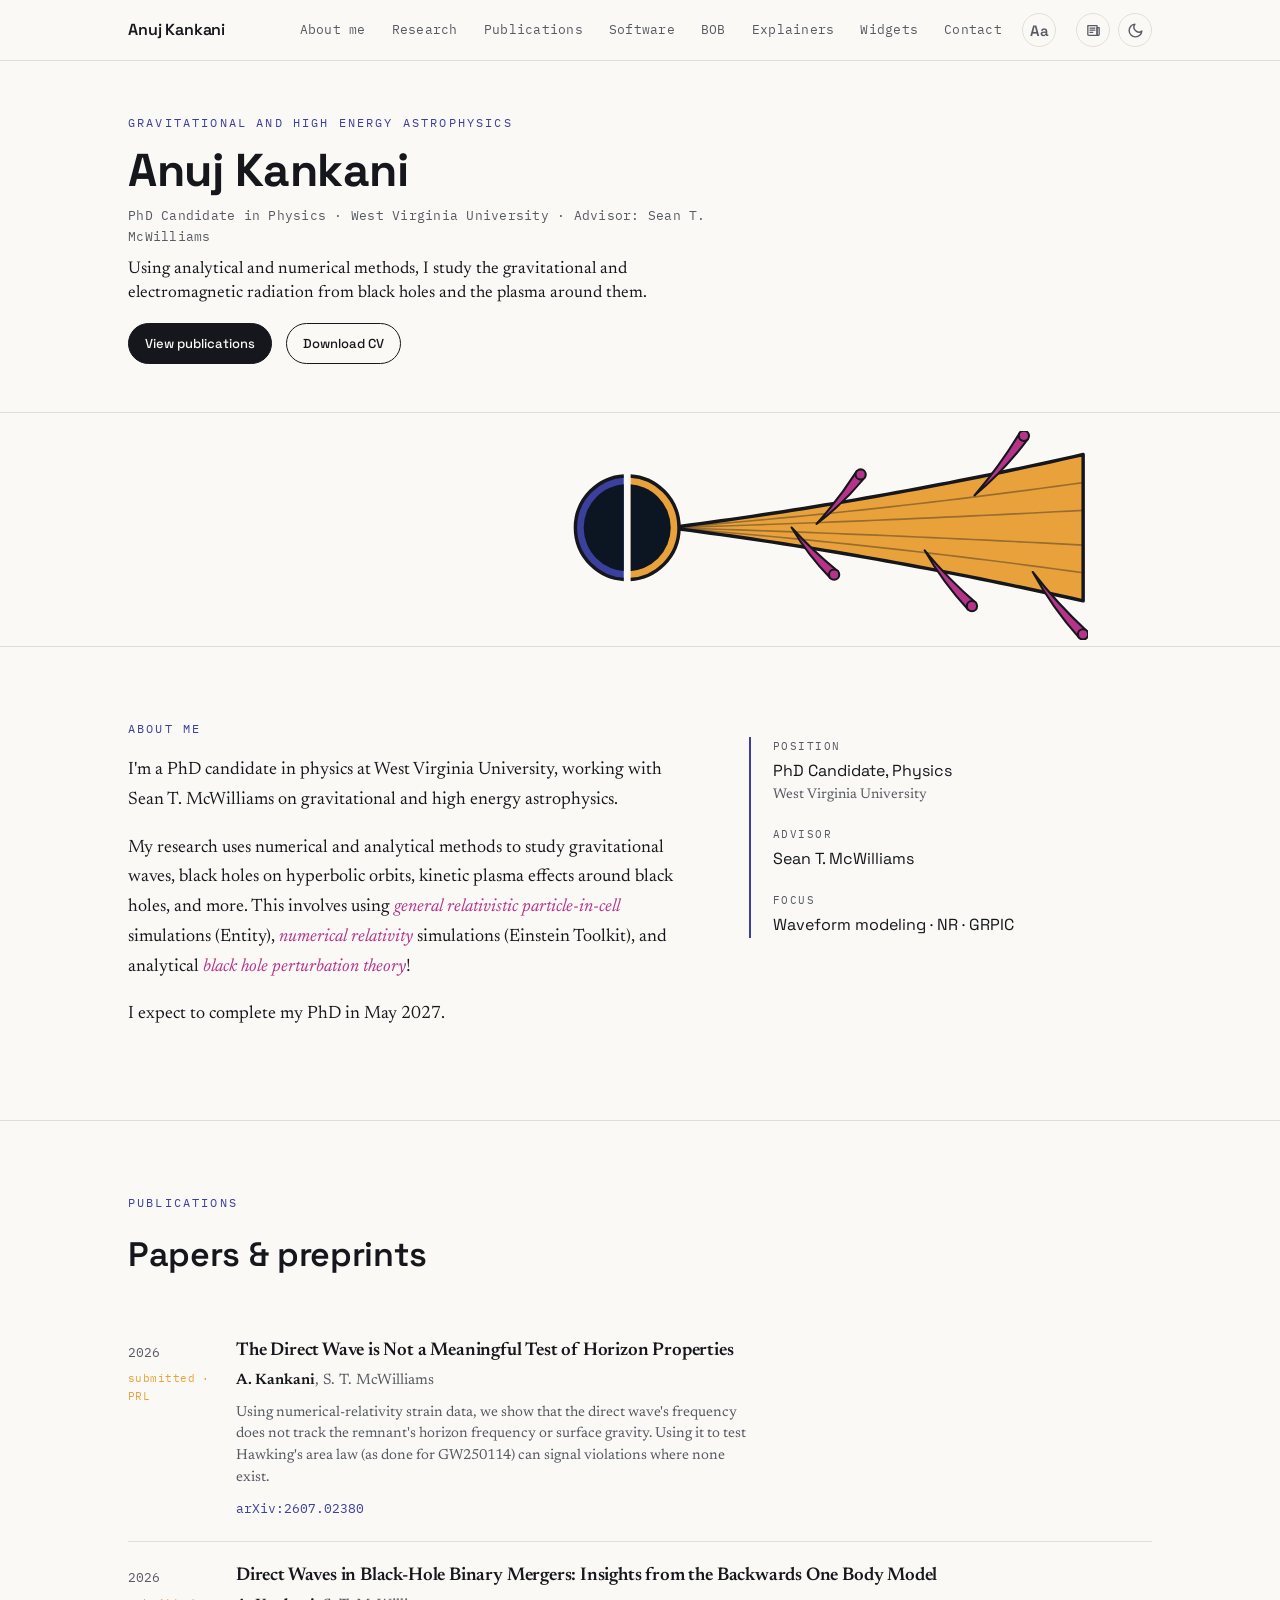
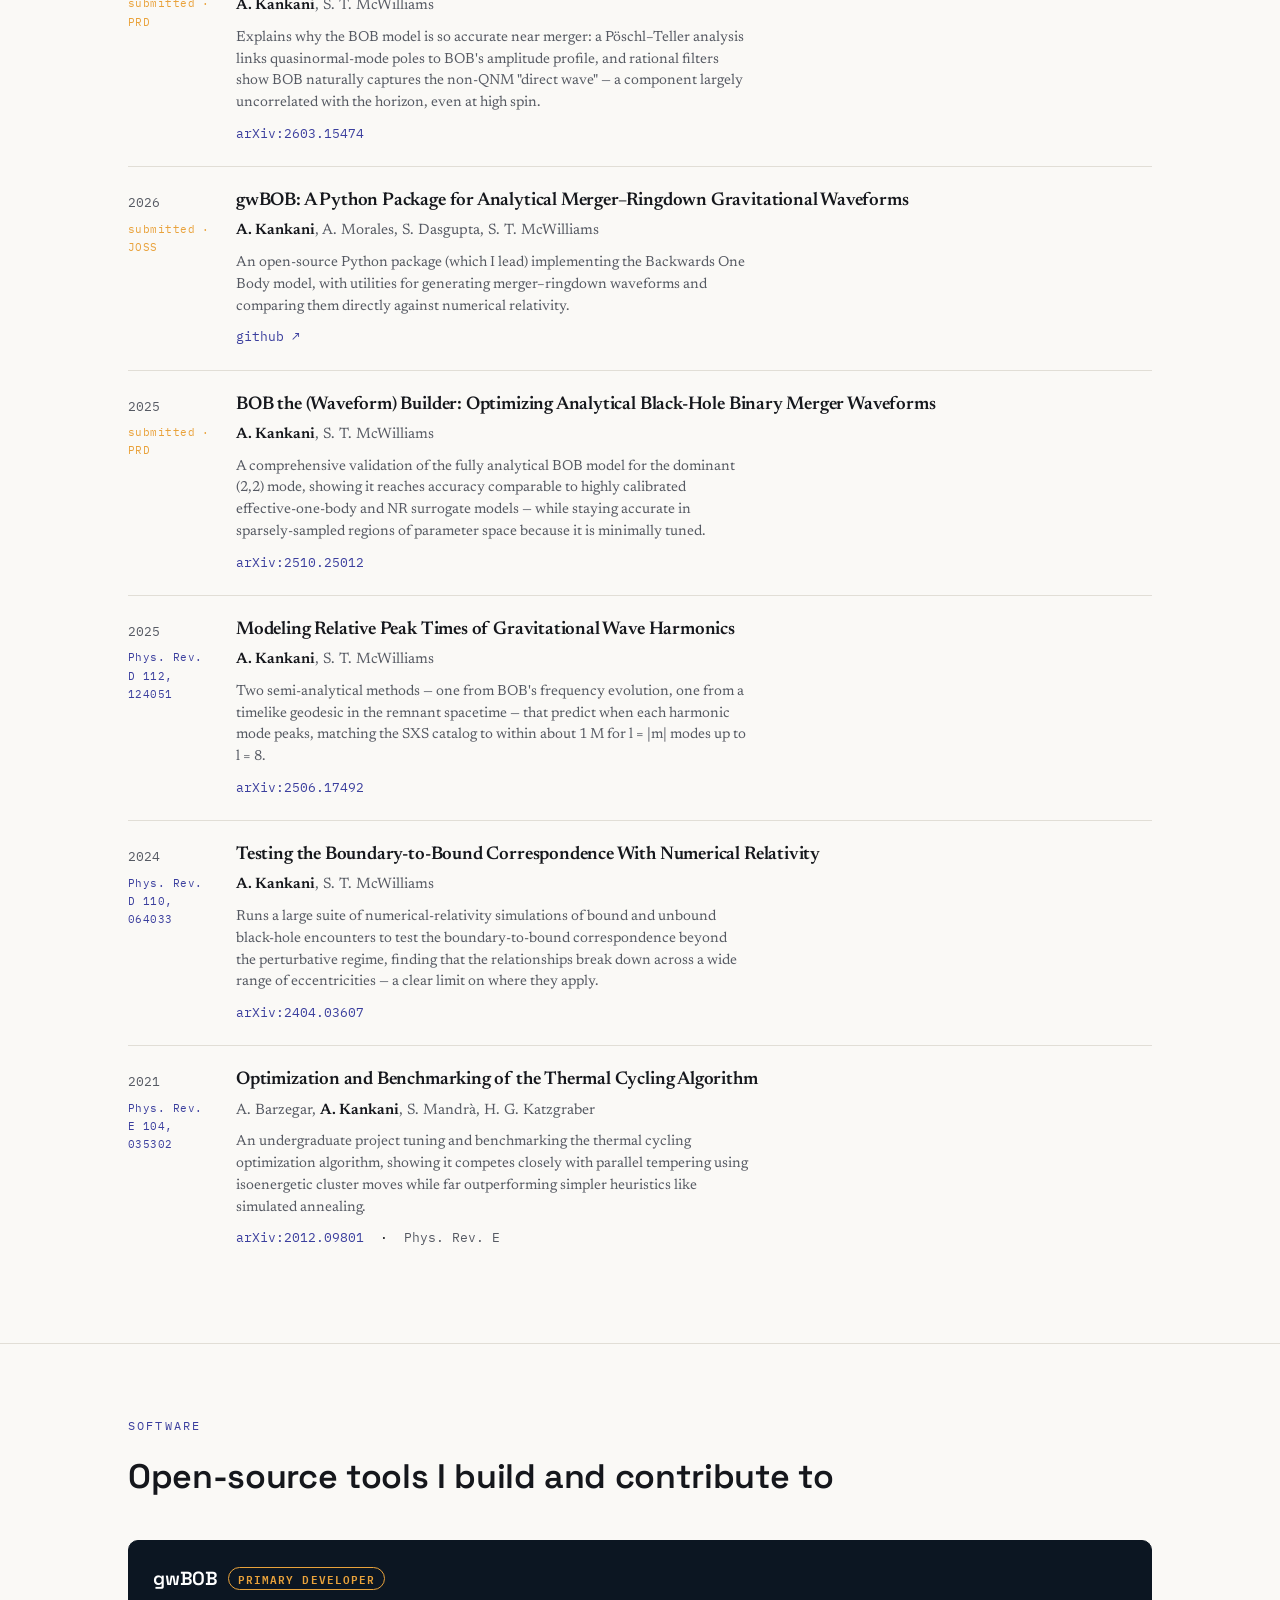
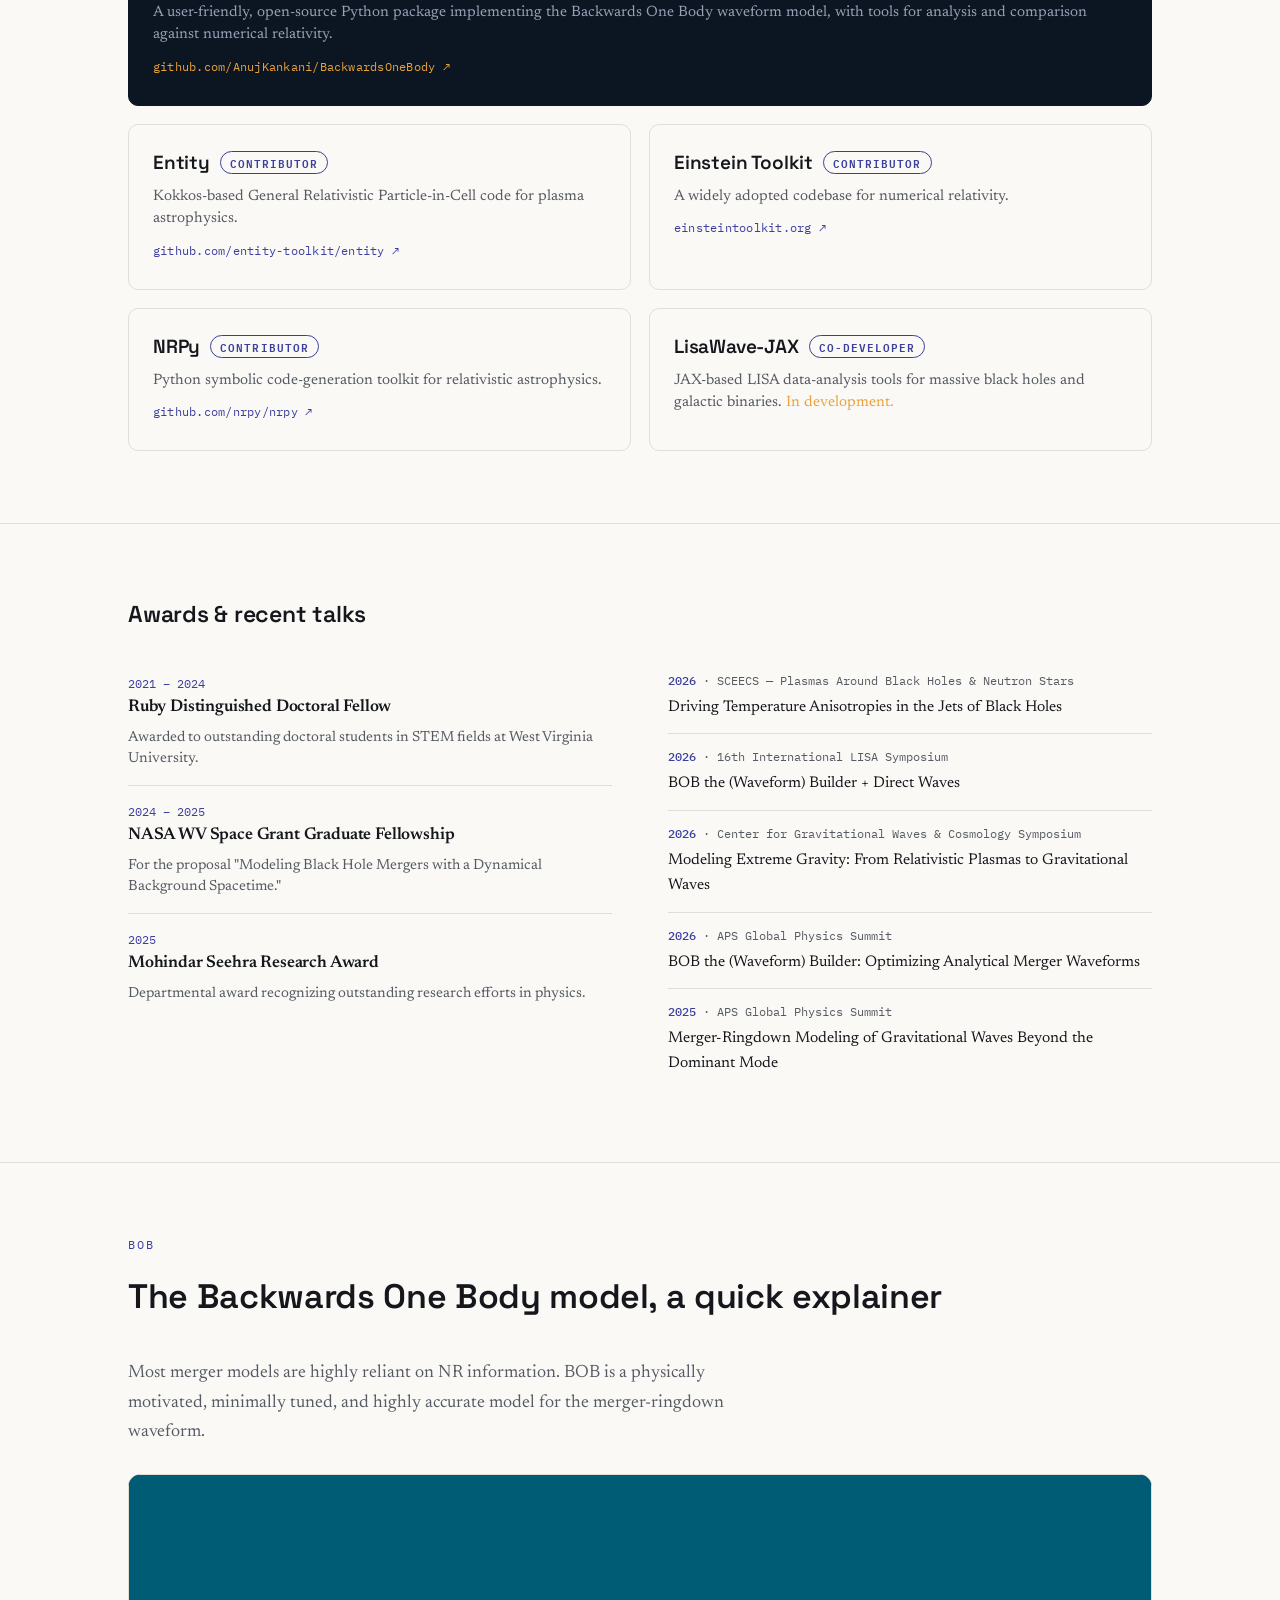
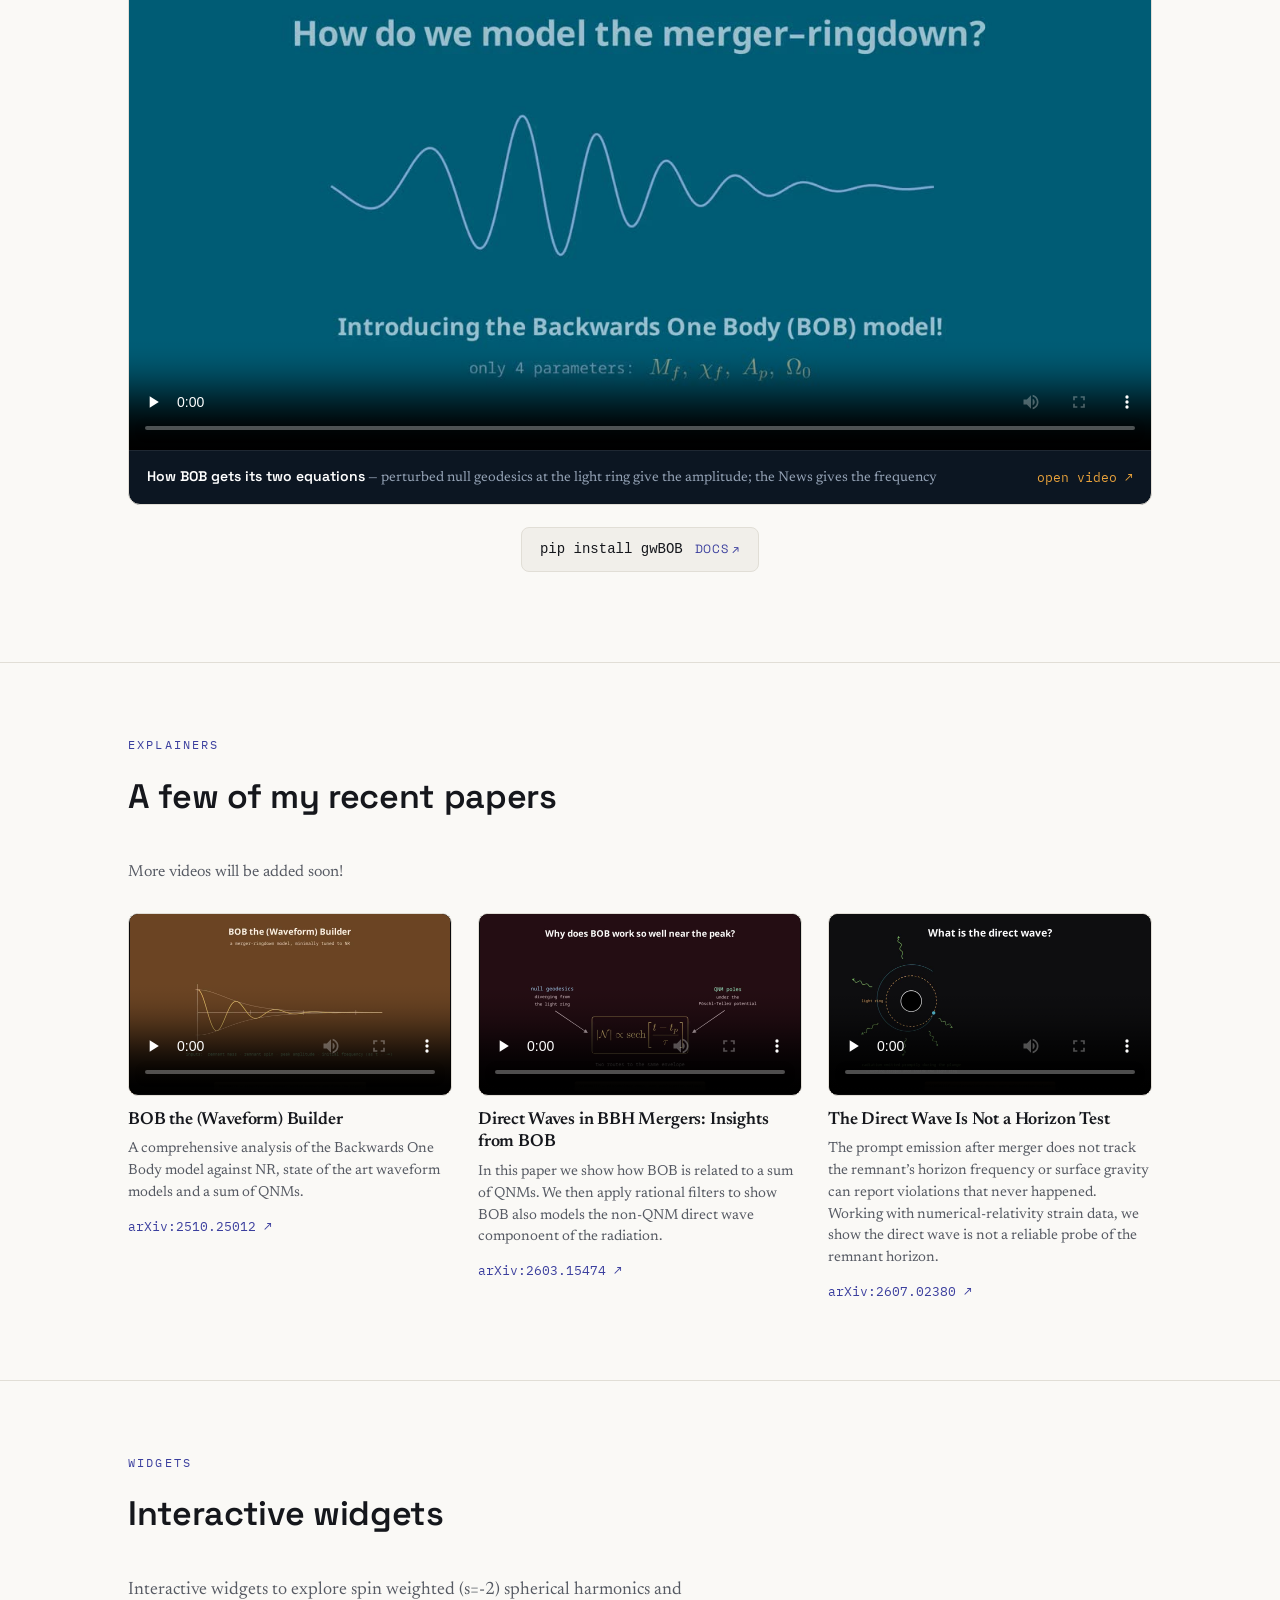
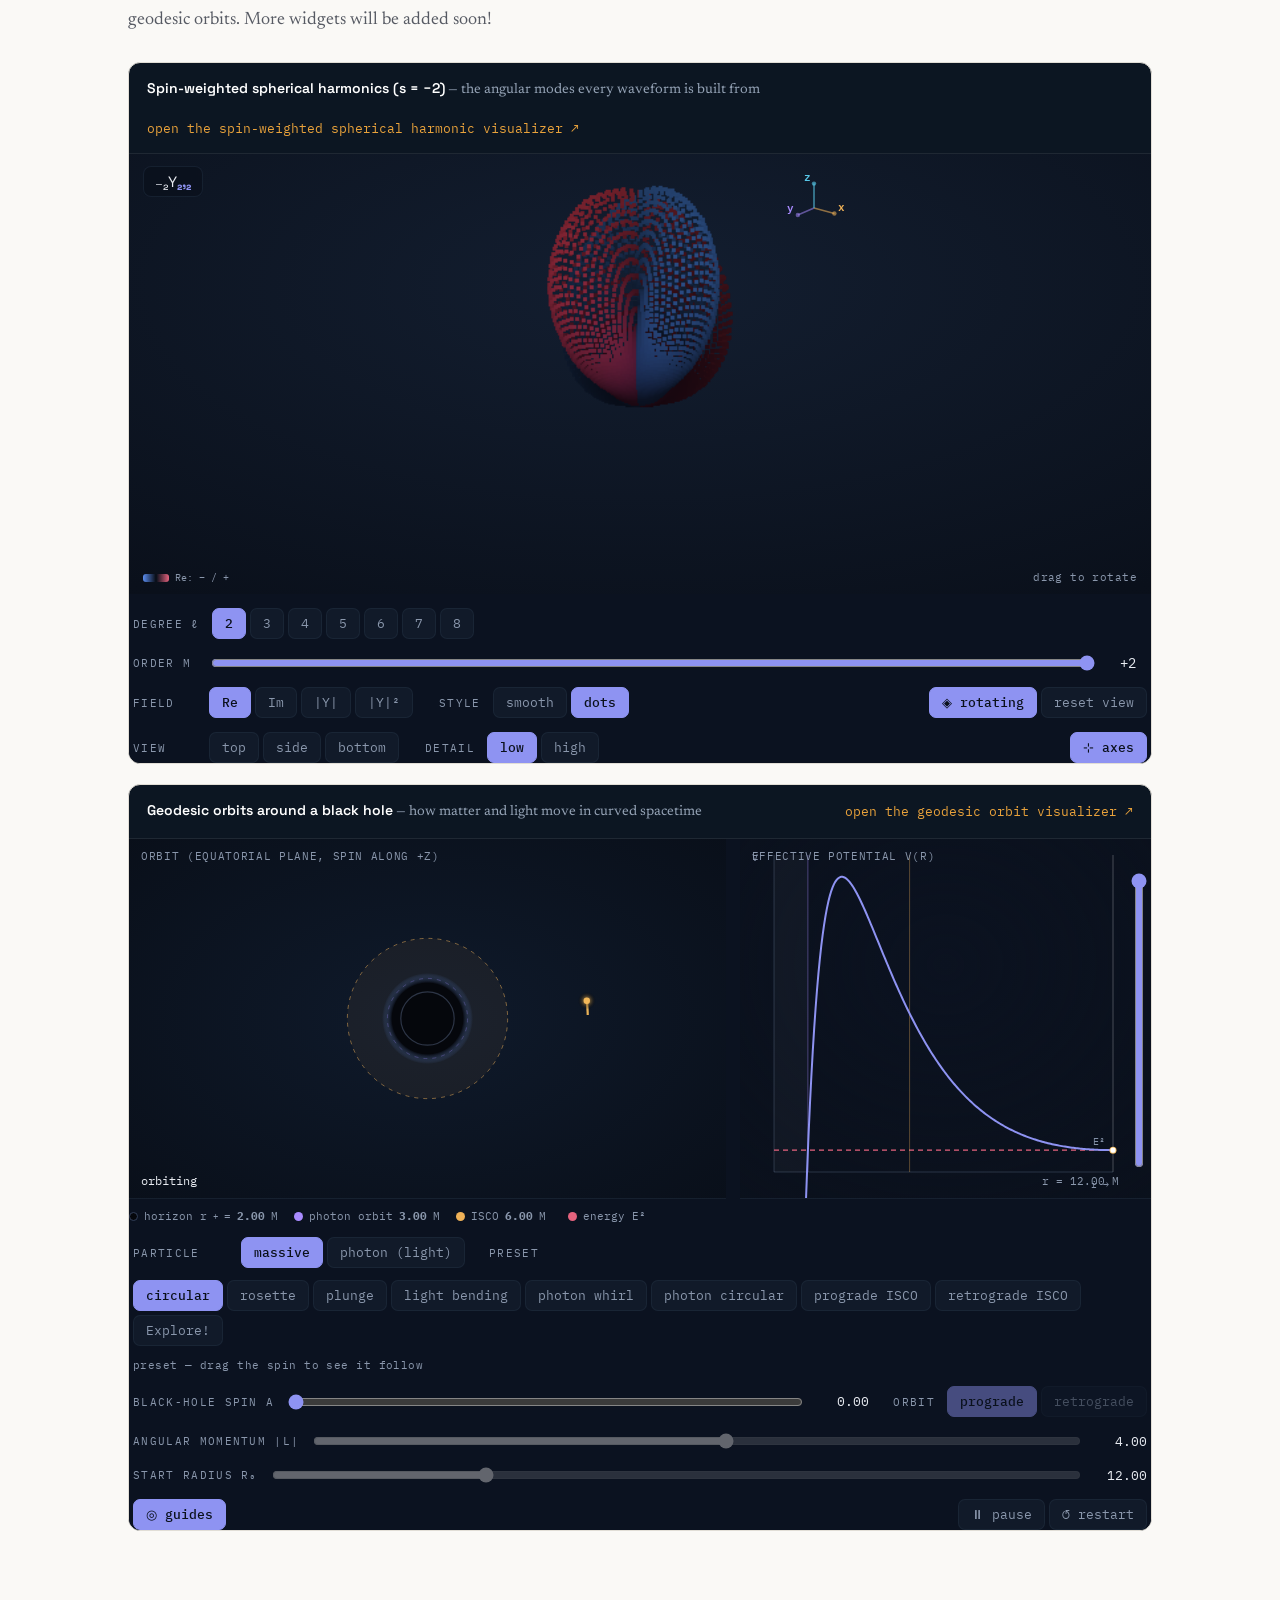
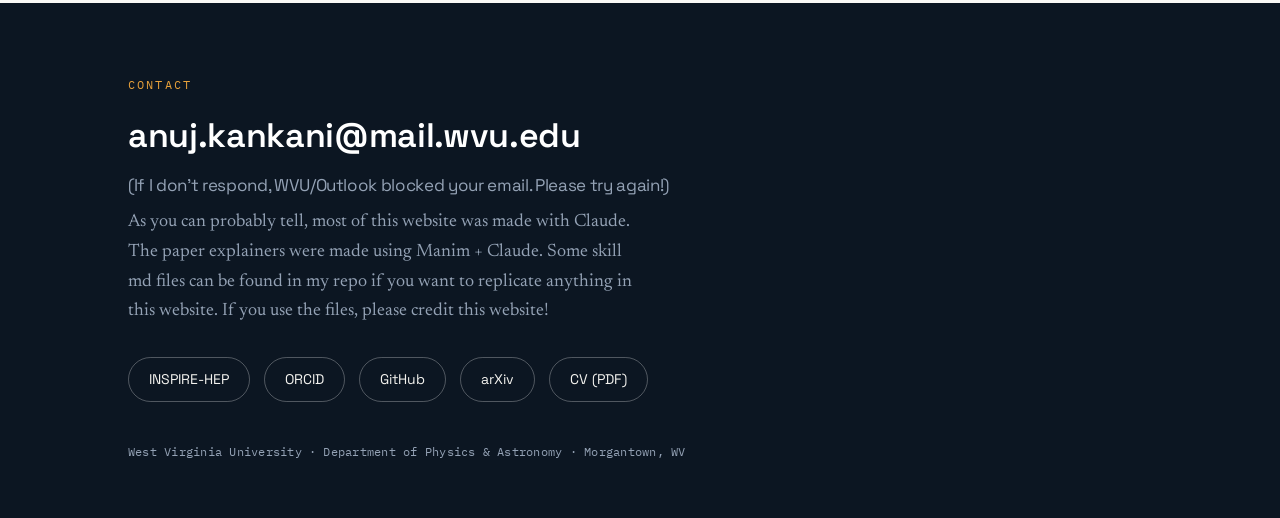
==== index.html @ e674b684 "Publish the CV, and untrack TODO.md The CV. index.html linked CV.pdf twice and the file was never co" ====
<!DOCTYPE html>
<html lang="en">
<head>
<meta charset="UTF-8">
<meta name="viewport" content="width=device-width, initial-scale=1.0">
<title>Anuj Kankani — Gravitational-Wave Physics</title>
<meta name="description" content="PhD student in gravitational and high-energy astrophysics at West Virginia University. Gravitational Waves, Numerical Relativity, and Relativistic Plasmas.">
<meta name="author" content="Anuj Kankani">
<link rel="canonical" href="https://anujkankani.github.io/">

<!-- Social preview. og:image MUST be an absolute URL -- scrapers do not
     resolve relative paths and fail silently, showing a card with no image.
     The card itself is generated, not hand-drawn; see TOOLS.md. -->
<meta property="og:type" content="website">
<meta property="og:site_name" content="Anuj Kankani">
<meta property="og:title" content="Anuj Kankani — Gravitational and High Energy  Astrophysics">
<meta property="og:description" content="PhD student in gravitational and high-energy astrophysics at West Virginia University. Gravitational Waves, Numerical Relativity, and Relativistic Plasmas.">
<meta name="author" content="Anuj Kankani">
<meta property="og:url" content="https://anujkankani.github.io/">
<meta property="og:image" content="https://anujkankani.github.io/assets/og-home.jpg">
<meta property="og:image:width" content="1200">
<meta property="og:image:height" content="630">
<meta property="og:image:alt" content="Anuj Kankani — PhD student in gravitational and high-energy astrophysics.">
<!-- X/Twitter falls back to the og:* tags for title, description and image,
     so only the card type has to be declared here. -->
<meta name="twitter:card" content="summary_large_image">

<!-- Tab icon: the site's chirp mark, simplified until it survives 16px.
     Inlined as a data URI so the page still fetches nothing but the font.
     The chirp is no longer drawn on the page itself -- this and the
     og-home.jpg card are the only places it still appears. -->
<link rel="icon" href="data:image/svg+xml,%3Csvg%20xmlns='http://www.w3.org/2000/svg'%20viewBox='0%200%2032%2032'%3E%3Cdefs%3E%3ClinearGradient%20id='g'%20x1='0'%20y1='0'%20x2='1'%20y2='0'%3E%3Cstop%20offset='0'%20stop-color='%237C83F0'/%3E%3Cstop%20offset='.55'%20stop-color='%23E070B4'/%3E%3Cstop%20offset='1'%20stop-color='%23F0B457'/%3E%3C/linearGradient%3E%3C/defs%3E%3Crect%20width='32'%20height='32'%20rx='7'%20fill='%230E141F'/%3E%3Cpath%20d='M3.2%2016.0L3.5%2016.0L3.7%2016.0L4.0%2016.0L4.3%2016.0L4.5%2016.0L4.8%2016.0L5.1%2015.9L5.3%2015.9L5.6%2015.8L5.9%2015.8L6.1%2015.7L6.4%2015.7L6.7%2015.6L6.9%2015.5L7.2%2015.5L7.5%2015.4L7.7%2015.3L8.0%2015.2L8.3%2015.1L8.5%2015.1L8.8%2015.0L9.1%2015.0L9.3%2014.9L9.6%2014.9L9.9%2015.0L10.1%2015.0L10.4%2015.1L10.7%2015.2L10.9%2015.3L11.2%2015.5L11.5%2015.8L11.7%2016.0L12.0%2016.3L12.3%2016.7L12.5%2017.1L12.8%2017.5L13.1%2017.9L13.3%2018.3L13.6%2018.7L13.9%2019.2L14.1%2019.5L14.4%2019.9L14.7%2020.1L14.9%2020.3L15.2%2020.3L15.5%2020.2L15.7%2019.9L16.0%2019.5L16.3%2018.9L16.5%2018.1L16.8%2017.2L17.1%2016.1L17.3%2014.8L17.6%2013.5L17.9%2012.2L18.1%2011.0L18.4%209.9L18.7%209.1L18.9%208.5L19.2%208.4L19.5%208.7L19.7%209.6L20.0%2011.0L20.3%2012.9L20.5%2015.2L20.8%2017.7L21.1%2020.3L21.3%2022.1L21.6%2022.8L21.9%2022.8L22.1%2022.2L22.4%2021.0L22.7%2019.5L22.9%2017.9L23.2%2016.4L23.5%2015.1L23.7%2014.2L24.0%2013.7L24.3%2013.6L24.5%2013.8L24.8%2014.4L25.1%2015.1L25.3%2015.8L25.6%2016.4L25.9%2016.8L26.1%2017.0L26.4%2017.0L26.7%2016.8L26.9%2016.4L27.2%2016.0L27.5%2015.7L27.7%2015.5L28.0%2015.5L28.3%2015.6L28.5%2015.8L28.8%2016.0'%20fill='none'%20stroke='url(%23g)'%20stroke-width='2.7'%20stroke-linecap='round'%20stroke-linejoin='round'/%3E%3C/svg%3E">

<!-- Tints the browser chrome on mobile. A media-query pair would disagree with
     an explicit toggle, so the theme script below drives this instead. -->
<meta name="theme-color" content="#FAF9F6">


<!-- Structured data. This is what lets a search engine (and an AI
     answering a question) build an ENTITY for a person rather than just
     indexing text that mentions a name. sameAs is the load-bearing part:
     it is how two identities are decided to be the same researcher, so a
     placeholder identifier there is worse than an absence. ORCID and
     Google Scholar go into sameAs as soon as the real ones exist. -->
<script type="application/ld+json">
  {
    "@context": "https://schema.org",
    "@graph": [
      {
        "@type": "Person",
        "@id": "https://anujkankani.github.io/#anuj",
        "name": "Anuj Kankani",
        "givenName": "Anuj",
        "familyName": "Kankani",
        "url": "https://anujkankani.github.io/",
        "jobTitle": "PhD Candidate in Physics",
        "description": "Gravitational-wave theory and modeling: analytical merger-ringdown waveforms, numerical relativity, and general relativistic particle-in-cell simulations of black-hole plasmas.",
        "affiliation": {
          "@type": "CollegeOrUniversity",
          "name": "West Virginia University",
          "url": "https://www.wvu.edu/"
        },
        "alumniOf": {
          "@type": "CollegeOrUniversity",
          "name": "Texas A&M University"
        },
        "knowsAbout": [
          "Gravitational waves",
          "Numerical relativity",
          "Black-hole binaries",
          "Merger-ringdown waveform modeling",
          "Backwards One Body model",
          "Kerr geodesics",
          "Spin-weighted spherical harmonics",
          "General relativistic particle-in-cell simulation",
          "Relativistic plasma astrophysics",
          "LISA",
          "LIGO"
        ],
        "sameAs": [
        "https://orcid.org/0000-0002-7422-9137",
        "https://inspirehep.net/authors/2774144",
        "https://github.com/AnujKankani",
        "https://arxiv.org/search/?query=Kankani%2C+Anuj&searchtype=author&abstracts=show&order=-announced_date_first&size=50"
      ]
      },
      {
        "@type": "WebSite",
        "@id": "https://anujkankani.github.io/#website",
        "url": "https://anujkankani.github.io/",
        "name": "Anuj Kankani",
        "inLanguage": "en",
        "publisher": {
          "@id": "https://anujkankani.github.io/#anuj"
        }
      },
      {
        "@type": "ScholarlyArticle",
        "headline": "The Direct Wave is Not a Meaningful Test of Horizon Properties",
        "name": "The Direct Wave is Not a Meaningful Test of Horizon Properties",
        "author": {
          "@id": "https://anujkankani.github.io/#anuj"
        },
        "datePublished": "2026",
        "url": "https://arxiv.org/abs/2607.02380",
        "identifier": "arXiv:2607.02380",
        "isAccessibleForFree": true
      },
      {
        "@type": "ScholarlyArticle",
        "headline": "Direct Waves in Black-Hole Binary Mergers: Insights from the Backwards One Body Model",
        "name": "Direct Waves in Black-Hole Binary Mergers: Insights from the Backwards One Body Model",
        "author": {
          "@id": "https://anujkankani.github.io/#anuj"
        },
        "datePublished": "2026",
        "url": "https://arxiv.org/abs/2603.15474",
        "identifier": "arXiv:2603.15474",
        "isAccessibleForFree": true
      },
      {
        "@type": "ScholarlyArticle",
        "headline": "BOB the (Waveform) Builder: Optimizing Analytical Black-Hole Binary Merger Waveforms",
        "name": "BOB the (Waveform) Builder: Optimizing Analytical Black-Hole Binary Merger Waveforms",
        "author": {
          "@id": "https://anujkankani.github.io/#anuj"
        },
        "datePublished": "2025",
        "url": "https://arxiv.org/abs/2510.25012",
        "identifier": "arXiv:2510.25012",
        "isAccessibleForFree": true
      },
      {
        "@type": "ScholarlyArticle",
        "headline": "Modeling Relative Peak Times of Gravitational Wave Harmonics",
        "name": "Modeling Relative Peak Times of Gravitational Wave Harmonics",
        "author": {
          "@id": "https://anujkankani.github.io/#anuj"
        },
        "datePublished": "2025",
        "url": "https://arxiv.org/abs/2506.17492",
        "identifier": "arXiv:2506.17492",
        "isAccessibleForFree": true
      },
      {
        "@type": "ScholarlyArticle",
        "headline": "Testing the Boundary-to-Bound Correspondence With Numerical Relativity",
        "name": "Testing the Boundary-to-Bound Correspondence With Numerical Relativity",
        "author": {
          "@id": "https://anujkankani.github.io/#anuj"
        },
        "datePublished": "2024",
        "url": "https://arxiv.org/abs/2404.03607",
        "identifier": "arXiv:2404.03607",
        "isAccessibleForFree": true
      },
      {
        "@type": "ScholarlyArticle",
        "headline": "Optimization and Benchmarking of the Thermal Cycling Algorithm",
        "name": "Optimization and Benchmarking of the Thermal Cycling Algorithm",
        "author": {
          "@id": "https://anujkankani.github.io/#anuj"
        },
        "datePublished": "2020",
        "url": "https://arxiv.org/abs/2012.09801",
        "identifier": "arXiv:2012.09801",
        "isAccessibleForFree": true
      }
    ]
  }
</script>
<link rel="preconnect" href="https://fonts.googleapis.com">
<link rel="preconnect" href="https://fonts.gstatic.com" crossorigin>
<link href="https://fonts.googleapis.com/css2?family=Archivo:wght@400;500;600;700&family=Bodoni+Moda:opsz,wght@6..96,400;6..96,500;6..96,600;6..96,700&family=Bricolage+Grotesque:wght@400;500;600;700&family=Cormorant+Garamond:wght@400;500;600;700&family=Fraunces:opsz,wght@9..144,400;9..144,500;9..144,600;9..144,700&family=IBM+Plex+Mono:wght@400;500&family=Instrument+Serif&family=Newsreader:opsz,wght@6..72,400;6..72,500;6..72,600&family=Outfit:wght@400;500;600;700&family=Playfair+Display:wght@400;500;600;700&family=Space+Grotesk:wght@400;500;600;700&family=Syne:wght@400;500;600;700&display=swap" rel="stylesheet">
<script>
  (function(){
    // Applies a theme and keeps the mobile browser-chrome tint in step with it.
    // Exposed so the toggle uses the same path -- a media-query theme-color
    // would keep showing the system colour after an explicit override.
    function apply(t){
      document.documentElement.setAttribute('data-theme',t);
      var m=document.querySelector('meta[name="theme-color"]');
      if(m) m.setAttribute('content', t==='dark' ? '#0E141F' : '#FAF9F6');
    }
    window.__applyTheme = apply;
    try{
      var t=localStorage.getItem('theme');
      if(t!=='light'&&t!=='dark'){ t=window.matchMedia&&window.matchMedia('(prefers-color-scheme: dark)').matches?'dark':'light'; }
      apply(t);
    }catch(e){
      var d=window.matchMedia&&window.matchMedia('(prefers-color-scheme: dark)').matches;
      apply(d?'dark':'light');
    }
  })();
</script>
<style>
  :root{
    --paper:#FAF9F6;
    --panel:#F1EFEA;
    --ink:#15171C;
    --ink-soft:#565A63;
    --line:#E1DED6;
    --field:#0C1622;
    --field-soft:#94A2B5;
    --accent:#3B3F9E;      /* indigo, drawn from the waveform's low-frequency end */
    --accent-2:#B5348A;    /* magenta, the waveform's peak */
    --amber:#E9A23B;       /* ringdown warmth */
    --nav-bg:rgba(250,249,246,.82);
    --on-field:#F4F3EF;    /* text/elements sitting on the dark field band */
    --wave-1:#3B3F9E; --wave-2:#B5348A; --wave-3:#E9A23B;
    /* The display/UI role, swapped wholesale by the type toggle. Body copy
       (Newsreader) and the mono role are NOT part of the swap -- only the
       face that sets headings, the nav name and the buttons.
       The weights are variables rather than literals because faces do not
       ship the same weights: Instrument Serif is 400-only, and asking it for
       700 gets a browser-synthesised bold that smears the stems. Each entry
       in the FONTS pool declares the weights it actually has. --ls-head and
       --f-scale exist for the same reason -- a grotesque wants -.01em
       tracking, a display serif wants none, and old-style faces set small at
       a given px size. These values are the Space Grotesk defaults; the
       toggle overwrites them inline on <html> and a reload restores them. */
    --f-sans:"Space Grotesk",system-ui,sans-serif;
    --fw-h1:700; --fw-head:600; --fw-med:500;
    --ls-head:-.01em; --f-scale:1;
    --maxw:1080px;
    --maxw-wide:1320px;   /* breakout width for non-prose blocks; see .bleed */
    color-scheme:light;
  }
  :root[data-theme="dark"]{
    --paper:#0E141F;
    --panel:#18202D;
    --ink:#E9ECF2;
    --ink-soft:#9BA6B7;
    --line:#242E3D;
    --field:#080C14;
    --field-soft:#8A97AC;
    --accent:#8E93F2;      /* lightened indigo for legible links on dark */
    --accent-2:#E874BC;    /* lightened magenta */
    --amber:#EEAE4E;
    --nav-bg:rgba(14,20,31,.82);
    --on-field:#EEF0F4;
    --wave-1:#7C83F0; --wave-2:#E070B4; --wave-3:#F0B457;
    color-scheme:dark;
  }
  *{box-sizing:border-box;}
  html{scroll-behavior:smooth;}
  body{
    margin:0;background:var(--paper);color:var(--ink);
    font-family:"Newsreader",Georgia,serif;font-size:18px;line-height:1.65;
    -webkit-font-smoothing:antialiased;overflow-x:hidden;overflow-wrap:break-word;
  }
  a{color:var(--accent);text-decoration:none;transition:color .18s ease;}
  a:hover{color:var(--accent-2);}
  a:focus-visible{outline:2px solid var(--accent);outline-offset:3px;border-radius:2px;}
  .wrap{max-width:var(--maxw);margin:0 auto;padding:0 28px;}

  /* Breakout for blocks that are not prose. The --maxw cap exists for reading
     -- it holds body text at ~60 characters a line -- but it was also capping
     the hero figure, the widget embeds and the video grid, which have no such
     limit and were using 56% of a 1920px screen. Those get .bleed and widen
     past the column; text keeps the cap.

     Below the breakpoint .bleed does nothing and the block just fills its
     wrap, so there is no narrow-screen overflow to guard against. The 80px
     subtraction is scrollbar allowance: 100vw includes the scrollbar, and
     without it a wide viewport can overflow horizontally by ~15px.

     Selector is `.wrap > .bleed`, not `.bleed`: these blocks also carry a
     component rule with a `margin` SHORTHAND (`.tool-embed{margin:0;...}`),
     declared later in this stylesheet at equal specificity. As a bare
     `.bleed` the margin-left below lost to that, and the blocks widened to
     the RIGHT off the edge of the page instead of centring -- 86px of
     horizontal scroll at 1341px wide.

     Currently worn by .exp-grid and the two .tool-embed blocks. The hero
     figure is NOT one of them: it goes edge-to-edge via 100vw instead, which
     is a different mechanism -- see .hero-fig below. */
  @media (min-width:1340px){
    .wrap > .bleed{
      --bleed-w:min(calc(var(--maxw-wide) - 56px), calc(100vw - 80px));
      width:var(--bleed-w);
      margin-left:calc((100% - var(--bleed-w)) / 2);
    }
  }
  .mono{font-family:"IBM Plex Mono",monospace;}
  .eyebrow{
    font-family:"IBM Plex Mono",monospace;font-size:12px;letter-spacing:.18em;
    text-transform:uppercase;color:var(--accent);margin:0 0 14px;
  }
  h1,h2,h3{font-family:var(--f-sans);font-weight:var(--fw-head);letter-spacing:var(--ls-head);}

  /* ---------- Nav ---------- */
  nav{
    position:sticky;top:0;z-index:50;background:var(--nav-bg);
    /* -webkit- prefix first: unprefixed backdrop-filter only shipped in
       Safari 18, so on iOS 17 and earlier the blur is silently a no-op. */
    -webkit-backdrop-filter:saturate(140%) blur(10px);
    backdrop-filter:saturate(140%) blur(10px);border-bottom:1px solid var(--line);
  }
  .nav-inner{display:flex;align-items:center;justify-content:space-between;height:60px;}
  .nav-name{font-family:var(--f-sans);font-weight:var(--fw-head);font-size:16px;letter-spacing:var(--ls-head);color:var(--ink);}
  .nav-links{display:flex;gap:26px;}
  .nav-links a{font-family:"IBM Plex Mono",monospace;font-size:13px;color:var(--ink-soft);letter-spacing:.02em;}
  .nav-links a:hover{color:var(--accent);}
  .nav-right{display:flex;align-items:center;gap:20px;min-width:0;}
  /* The icon controls are one cluster, so they sit closer to each other than
     to the links. This is also load-bearing on width: at the .nav-right gap of
     20px, three toggles needed 1020px of nav -- past iPad landscape's 1024 by
     only 4px. Tightening the intra-cluster gap buys that back. */
  .nav-tools{display:flex;align-items:center;gap:8px;flex:0 0 auto;}
  .theme-toggle{
    flex:0 0 auto;width:34px;height:34px;border-radius:50%;
    border:1px solid var(--line);background:transparent;color:var(--ink-soft);
    display:inline-flex;align-items:center;justify-content:center;cursor:pointer;
    transition:color .18s ease,border-color .18s ease;
  }
  .theme-toggle:hover{color:var(--accent);border-color:var(--accent);}
  /* .theme-toggle is also worn by an <a>; anchors carry the link colour and a
     default underline, neither of which belongs on a round icon button. */
  .news-link{color:var(--ink-soft);text-decoration:none;}
  .news-link:hover{color:var(--accent);border-color:var(--accent);}
  .theme-toggle svg{width:17px;height:17px;}
  /* The type toggle reuses .theme-toggle's shape so the pair reads as one
     control group. Its "Aa" is set in --f-sans, so the glyph is always a
     specimen of whatever face is currently live. */
  .type-toggle{position:relative;}
  .type-toggle .tt-a{font-family:var(--f-sans);font-weight:var(--fw-head);font-size:15px;line-height:1;}
  /* Name of the face that was just rolled. Absolutely positioned so it cannot
     widen the nav -- the bar needs 966px as it is, and a label in flow would
     push the breakpoint again. */
  .tt-flash{
    position:absolute;top:calc(100% + 9px);right:0;white-space:nowrap;
    font-family:"IBM Plex Mono",monospace;font-size:11px;letter-spacing:.02em;
    background:var(--field);color:var(--on-field);padding:6px 10px;
    border-radius:6px;opacity:0;transition:opacity .25s ease;pointer-events:none;
  }
  .tt-flash.show{opacity:1;}
  @media (prefers-reduced-motion:reduce){ .tt-flash{transition:none;} }
  .theme-toggle .icon-sun{display:none;}
  :root[data-theme="dark"] .theme-toggle .icon-sun{display:block;}
  :root[data-theme="dark"] .theme-toggle .icon-moon{display:none;}
  /* Scrollable nav. The breakpoint is the width the DESKTOP nav actually needs
     -- measured, not guessed: name 98 + links 690 + THREE 34px controls +
     their 8px cluster gaps + a 20px gap + the wrap's 56px padding, which
     measures out at 1008px, so the media query takes over at 1007.
       It was 720px, which left the whole 721-919px band broken: the links
     wrapped onto two lines throughout it, and below ~850px the nav also pushed
     the page into horizontal scroll with the theme toggle off-screen entirely.
     768px (iPad portrait) sat squarely inside that. It was then 920px, correct
     for a nav with ONE toggle; adding the type toggle pushed the requirement
     up 42px and re-broke the 921-965px band the same way, and the newspaper
     link pushed it again. That third control first measured 1020px -- past
     iPad landscape's 1024 by four pixels -- which is why .nav-tools tightens
     the gap BETWEEN the icons to 8px while leaving 20px to the links.
       Two traps when re-measuring, both of which have produced a wrong number
     here: measure with document.fonts.ready resolved, because fallback metrics
     are narrower and make the nav look like it fits when it does not; and do
     NOT detect wrapping by watching .nav-inner's height, which is fixed at
     60px and cannot grow -- watch the height of an individual link instead.
     Measure by loading the page in an iframe of the target width from a
     scratch harness and reading getBoundingClientRect() inside it. */
  @media(max-width:1007px){
    .nav-inner{gap:12px;}
    .nav-name{flex:0 0 auto;}
    .nav-right{flex:1 1 auto;min-width:0;gap:10px;}
    .nav-links{gap:18px;overflow-x:auto;flex:1 1 auto;min-width:0;justify-content:flex-start;scrollbar-width:none;-ms-overflow-style:none;-webkit-overflow-scrolling:touch;}
    .nav-links::-webkit-scrollbar{display:none;}
    .nav-links a{white-space:nowrap;}
  }

  /* Touch targets. index.html had no coarse-pointer block at all, while both
     tool pages did: nav links measured 21px tall and the theme toggle 34px at
     390px wide. 21px is under even WCAG 2.5.8's 24px floor (the inline-in-text
     exemption does not cover a nav), and both are well under the 44px Apple
     HIG / 48dp Material target. Keyed off `pointer: coarse`, not a width
     breakpoint -- a narrow desktop window still has a mouse. */
  @media (pointer: coarse){
    .nav-links a{padding:12px 0;}          /* 21 -> ~45px */
    .theme-toggle{width:44px;height:44px;}
    .tool-cap a{padding:12px 0;}
    /* The arXiv links under each publication and each explainer are STANDALONE
       -- their own line, in their own container -- so WCAG 2.5.8's
       inline-in-text exemption does not cover them. Measured at 390px before
       this: 16px under the explainers, 21px under the publications, against a
       24px floor and a 44pt target.

       display:inline-block is required, not cosmetic: vertical padding on an
       inline element overflows its line box instead of growing it, so padding
       alone would have left the hit area exactly as small while looking fixed
       in the CSS. */
    .exp-item figcaption a,
    .links a,
    .soft-link{display:inline-block; padding:12px 0;}   /* 16/21 -> ~44px */
    .bob-install{padding-top:13px; padding-bottom:13px;}    /* 40 -> ~46px */
    /* .cta-row .btn, not .btn: the base rule uses the `padding` SHORTHAND and
       is declared LATER in this stylesheet. A media query adds no specificity,
       so a bare `.btn` longhand here loses to it and silently does nothing --
       measured 41px before and 41px after. Same trap as `.wrap > .bleed`. */
    .cta-row .btn{padding-top:11px; padding-bottom:11px;}   /* 41 -> ~45px */
  }

  /* ---------- Hero ---------- */
  .hero{position:relative;padding:clamp(20px,3.1vh,44px) 0 6px;overflow:hidden;}
  .hero h1{font-size:calc(clamp(26px,4.2vw,46px) * var(--f-scale));line-height:1.04;margin:0 0 10px;font-weight:var(--fw-h1);}
  .hero .role{font-family:"IBM Plex Mono",monospace;font-size:12.5px;color:var(--ink-soft);letter-spacing:.02em;margin:0 0 12px;}
  .hero .thesis{font-size:clamp(15px,1.7vw,17px);max-width:560px;color:var(--ink);margin:0 0 16px;line-height:1.42;}
  /* <em> is the site's accent, not just italics: magenta on light, lightened
     magenta on dark, both defined in the :root pair. Scoped to PROSE -- the
     hero line and section paragraphs -- so it can never leak into UI chrome
     that happens to contain an <em>. The .hero .thesis half currently matches
     nothing (that line has no <em> at present); it is kept so the accent
     returns automatically if one is put back. */
  .hero .thesis em,
  section p em{font-style:italic;color:var(--accent-2);}
  .cta-row{display:flex;gap:14px;flex-wrap:wrap;align-items:center;}

  /* Hero slideshow. ABSOLUTELY POSITIONED on purpose: the hero text sets the
     height of the first screen and that budget (nav + hero <= viewport) was
     measured without this. In flow it would add ~230px and break the fold at
     every width. Anchored to the wrap's padding edge, vertically centred on
     the text block.

     At 900px and narrower the free column is thinner than the frame plus its
     gutter, so it is removed rather than shrunk -- a 100px-wide photo of a
     person is not worth the bytes. That is a THIRD independent breakpoint,
     unrelated to the nav's 920px and the hero figure's 700px; they are not
     interchangeable. Measured: the copy's ink ends at a fixed ~656px, so the
     free width is wrap.right - 656, and 172 + 32 gutter needs wrap.right >=
     860, i.e. a viewport of ~900. */
  /* Flex row, not absolute positioning. Absolute was the first attempt and it
     overhung the rule under the hero: the slideshow centred on .wrap, which
     contains the FIGURE as well as the copy, so it hung ~115px past the
     divider. A flex row states "centre on the copy" directly instead of
     encoding it as an offset that needs re-tuning whenever the padding clamp
     changes.

     The column is `0 1 358px` -- it may SHRINK but never grow. 358 is two
     172px slots plus a 14px gap, which fits the 424px of free width measured
     at 1280 and up; at 1024 there is 353px and it shrinks to fit rather than
     needing another breakpoint. */
  .hero-top{display:flex;align-items:center;gap:32px;}
  .hero-copy{flex:1 1 auto;min-width:0;}
  .hero-slides{flex:0 1 358px;min-width:0;align-self:center;}

  /* Two columns, two rows: pictures on row 1, one credit line on row 2.
     Every slide is placed in row 1, so they OVERLAP and cross-fade in place --
     that is what grid gives us here that a stack of absolutely positioned
     images did not: the row height comes from the items themselves, so no
     ancestor needs an explicit height and nothing escapes its box.

     Row 2 is a fixed 1.6em whether or not the current scene has a credit, so
     the pictures above never shift as the slideshow advances. */
  .hs-grid{
    display:grid; grid-template-columns:1fr 1fr; grid-template-rows:auto 2.8em;
    gap:0 14px;
  }
  /* Sizing is width + aspect-ratio, never width AND height together: setting
     both to 100% makes the browser ignore aspect-ratio, and because the row
     height is auto (it comes from these very items) the result resolved to
     roughly 3:8 and the pictures ran 490px tall. Give each item one dimension
     and let the ratio supply the other. */
  .hs-grid img{
    grid-row:1; width:100%; height:auto; object-fit:cover; display:block;
    border-radius:10px; border:1px solid var(--line); background:var(--field);
    opacity:0;
  }
  .hs-grid .p1{grid-column:1; aspect-ratio:2/3;}
  .hs-grid .p2{grid-column:2; aspect-ratio:2/3;}
  /* 1.388 is (2 x col + gap) / (3/2 x col) -- the aspect that makes a
     full-width landscape exactly as tall as the portraits beside it, so the
     row height never changes between scenes. Near-constant as the column
     shrinks, so one number covers every width. */
  .hs-grid .pw{grid-column:1/-1; aspect-ratio:1.388;}
  /* Credits are scoped to what they credit. A wide slide takes the full
     width; a pair where only ONE photo is credited takes just that column,
     because a full-width line under two photographs reads as crediting both.
     Two lines are reserved either way -- the long IAS credit wraps to two at
     column width -- so the pictures never shift as scenes change. */
  .hs-grid .cr{
    grid-row:2; opacity:0;
    font-size:9px; line-height:1.35; letter-spacing:.02em;
    color:var(--ink-soft); text-align:center;
  }
  .hs-grid .crw{grid-column:1/-1;}
  .hs-grid .cr1{grid-column:1;}
  .hs-grid .cr2{grid-column:2;}

  /* Cross-fade by SCENE. Every item -- pictures and credits alike -- runs the
     same animation keyed on --s, which is what keeps a credit on screen
     exactly while its own photo is. Scene length 4.5s, so the cycle is
     ns x 4.5s = 18s at four scenes. Shorten the scene as scenes are added
     rather than letting the cycle creep past ~20s, or the later photographs
     are never seen by anyone who does not linger.

     The KEYFRAME PERCENTAGES are the one part that is not derived from --ns:
     a scene's window is 100/ns percent of the cycle, 25% at ns=4, and CSS
     cannot compute a keyframe offset from a variable. Changing the number of
     SCENES means recomputing the four stops below as
         0, fade, (100/ns - fade), 100/ns       with fade ~3 at ns=4
     tools/test.js asserts the last stop matches 100 / --ns. */
  .figanim .hs-grid > *{
    animation: slidefade calc(var(--ns) * 4.5s) linear infinite;
    animation-delay: calc(var(--s) * 4.5s);
    animation-fill-mode: backwards;
  }
  @keyframes slidefade{
    0%    {opacity:0;}
    3%    {opacity:1;}
    22%   {opacity:1;}
    25%   {opacity:0;}
    100%  {opacity:0;}
  }

  /* Scene 0 is painted with no animation at all -- reduced motion, or an
     engine that will not run the keyframes. Selected by CLASS rather than by
     nth-of-type: scenes now vary in how many items they hold (one wide photo,
     or two portraits plus a credit), so counting elements was already wrong
     and would have drifted silently on the next edit. */
  .hs-grid > .s0{opacity:1;}
  .figanim .hs-grid > .s0{opacity:0;}

  @media (prefers-reduced-motion:reduce){
    .figanim .hs-grid > *{animation:none; opacity:0;}
    .figanim .hs-grid > .s0{opacity:1;}
  }
  /* Below 900px there is no free column beside the copy -- the copy's ink
     already runs to ~656px -- so the row stacks and the slideshow becomes a
     band under the text at full width. It used to be display:none here, which
     meant every photograph was invisible to phone visitors, i.e. most of them.

     Capped at 380px: on a 768px tablet an uncapped band would make the wide
     slide 513px tall and swallow the screen. At phone widths the cap does
     nothing and it simply fills the column. */
  @media (max-width:900px){
    .hero-top{flex-direction:column; align-items:flex-start; gap:14px;}
    .hero-copy{width:100%;}
    .hero-slides{flex:0 0 auto; width:100%; max-width:380px;}
  }
  .btn{
    font-family:var(--f-sans);font-size:13px;font-weight:var(--fw-med);
    padding:9px 16px;border-radius:999px;border:1px solid var(--ink);
    color:var(--ink);background:transparent;transition:all .18s ease;cursor:pointer;
  }
  .btn:hover{background:var(--ink);color:var(--paper);}
  .btn.primary{background:var(--ink);color:var(--paper);}
  .btn.primary:hover{background:var(--accent);border-color:var(--accent);}

  /* One 17s cycle, shared by the wave, the jet and the particle envelope:

       0-41.5% JET reveal sweeps r 80 -> 740. 740 is the MEASURED extent of
               everything the reveal has to uncover (668 for the cone, 716 for
               the outermost escapee at full drift), so the sweep finishes just
               as the last element appears -- the jet cone itself is complete
               at ~38% of the cycle (6.4s). It was 1500, which outran the
               drawing: everything was uncovered by 22% and the rest of the
               sweep was dead time, so the jet landed BEFORE the wave.
               The WAVE finishes at 27% (4.6s), so the jet still completes
               later, at ~1.4x the wave's time. That ratio was ~1.8x until the
               jet was sped up 30% (EMERGE_FRAC 0.54 -> 0.415) on 2026-08-15;
               EMERGE_FRAC is the knob if it should move again.
               Each particle appears as the front reaches it, gated by the
               shared clip (see .escs below); --esc-delay then starts its
               drift at that moment.
       41.5-85% HOLD   jet and wave sit still, fully drawn. Only the particles
                       keep moving -- about 7.4 seconds of it.
       85-92%  FADE
       92-100% reset while invisible.

     The reveal geometry (r 80 -> 740), the 41.5% split and the 17s cycle are
     duplicated in tools/mkfigure_light.py, which computes the particle delays
     from them. Tests assert the two agree AND that the delays baked into the
     SVG below re-derive from them -- both sources can agree while the pasted
     figure is stale. */

  /* The wave path is emitted hole-first (the generator reverses the point
     order for exactly this reason), so retreating the dash offset reads as the
     wave streaming outward rather than draining inward. --len is the path's
     real length, measured with getTotalLength() in the script below. */
  .figanim .gw-wave{
    stroke-dasharray:var(--len) var(--len);
    stroke-dashoffset:var(--len);
    animation:railwave 17s linear infinite;
  }
  @keyframes railwave{
    0%   {stroke-dashoffset:var(--len);opacity:0;}
    3%   {opacity:1;}
    27%  {stroke-dashoffset:0;opacity:1;}
    85%  {stroke-dashoffset:0;opacity:1;}
    92%  {stroke-dashoffset:0;opacity:0;}
    100% {stroke-dashoffset:var(--len);opacity:0;}
  }

  /* The jet grows out of the hole: a clip circle centred on the hole widens
     outward while the group fades in. The circle's static r covers the whole
     cone, so if the animation never runs the jet is simply drawn in full. */
  .figanim .jet-reveal{animation:jetgrow 17s linear infinite;}
  @keyframes jetgrow{
    0%     {r:80px;}
    41.5%  {r:740px;}
    100%   {r:740px;}
  }
  .figanim .jet{animation:jetfade 17s linear infinite;}
  @keyframes jetfade{
    0%   {opacity:0;}
    4%   {opacity:1;}
    85%  {opacity:1;}
    92%  {opacity:0;}
    100% {opacity:0;}
  }

  /* Particles: an outer envelope on the 17s cycle, and inside it each one
     loops its own 3s drift.

     WHAT KEEPS THEM BEHIND THE JET FRONT is the clip-path on .escs in the
     SVG, not the delays here. animation-delay applies to an animation's FIRST
     iteration only, and 3s does not divide 17s, so from the second cycle
     onward the delays are meaningless -- measured: 3 of 5 particles painted
     ahead of the front at t=17.3s, all 5 by t=34.4s. .escs now shares the
     jet's reveal clip, which gates them geometrically on every cycle.

     backwards fill is still required, for the FIRST cycle: without it a
     particle renders in its base (opaque) state during its delay. */
  .figanim .escs{animation:escenv 17s linear infinite;}
  @keyframes escenv{
    0%   {opacity:1;}
    85%  {opacity:1;}
    92%  {opacity:0;}
    100% {opacity:0;}
  }
  .figanim .esc{
    animation:railesc 3s ease-out infinite;
    animation-delay:var(--esc-delay,0s);
    animation-fill-mode:backwards;
  }
  @keyframes railesc{
    0%   {transform:translate(0,0);opacity:0;}
    18%  {opacity:1;}
    100% {transform:translate(calc(var(--esc-dx) * 42px), calc(var(--esc-dy) * 42px));opacity:0;}
  }

  /* An off-screen animation still costs compositor time, so the figure stops
     once it scrolls out of view. .is-paused is set by the IntersectionObserver
     at the bottom of this file. The selector has to reach the descendants --
     play-state does not inherit to elements that carry their own animation. */
  .figanim.is-paused *{animation-play-state:paused;}

  @media (prefers-reduced-motion:reduce){
    .figanim .gw-wave,.figanim .esc,.figanim .escs,
    .figanim .jet,.figanim .jet-reveal{animation:none;}
    .figanim .gw-wave{stroke-dashoffset:0;}
    .figanim .jet{opacity:1;}
  }

  /* Hero figure. The SVG carries its own viewBox, so a width plus height:auto
     is all the sizing it needs; a fixed height would distort it.

     The box runs FULL BLEED, edge to edge, and still has to fit the first
     screen alongside the hero text.
     Both hold because the artwork itself is a wide format: the generator
     flattens the cone and the wave and crops the viewBox to the drawn content,
     giving ~4.3:1. Rendered height is width / viewBox-aspect, so no height cap
     and no cropping are needed -- an earlier version cropped a 2.5:1 drawing
     with preserveAspectRatio="slice" and threw away ~45% of it.

     The 100vw + negative margin is the standard full-bleed trick. It is safe
     here only because .hero sets overflow:hidden -- 100vw includes the
     scrollbar, so without that the page would scroll sideways by ~15px.

     The BOX stays full-bleed so its border-top reads as the rule dividing the
     hero text from the figure; only the SVG inside is scaled down and centred.
     Height follows from the viewBox aspect, so the width percentage is the
     only size knob -- do not add a height here. */
  .hero-fig{margin:clamp(16px,2.6vh,34px) 0 0;border-top:1px solid var(--line);
            padding-top:clamp(12px,2vh,22px);
            width:100vw;margin-left:calc(50% - 50vw);}
  .hero-fig svg{display:block;width:70%;height:auto;margin:0 auto;}
  /* The 70% shrink exists to reclaim the desktop gutters; on a phone there are
     no gutters to reclaim and 70% of 390px renders the figure only ~64px tall,
     so it goes back to full width below the point where that starts to bite. */
  @media(max-width:700px){.hero-fig svg{width:100%;}}

  /* Waveform signature: DEAD as of 2026-08-14. The .wave-wrap markup was
     replaced by .hero-fig, not commented out, so nothing on the page uses
     these rules. Kept only so a restore from git needs no CSS work; delete
     them once the chirp is definitively gone. */
  .wave-wrap{margin:52px 0 0;border-top:1px solid var(--line);}
  .wave{display:block;width:100%;height:150px;}
  .wave path{fill:none;stroke-width:2;stroke-linecap:round;}
  .wave .axis{stroke:var(--line);stroke-width:1;}
  .wave-label{
    display:flex;justify-content:space-between;
    font-family:"IBM Plex Mono",monospace;font-size:11px;color:var(--field-soft);
    letter-spacing:.14em;text-transform:uppercase;padding:8px 2px 0;
  }

  /* ---------- Sections ---------- */
  section{padding:72px 0;border-top:1px solid var(--line);}
  .sec-head{margin:0 0 34px;}
  .sec-head h2{font-size:clamp(26px,3.6vw,34px);margin:0;}

  .about-grid{display:grid;grid-template-columns:1.4fr 1fr;gap:56px;align-items:start;}
  @media(max-width:800px){.about-grid{grid-template-columns:1fr;gap:36px;}}
  .about-grid p{margin:0 0 18px;}
  .facts{border-left:2px solid var(--accent);padding-left:22px;}
  .facts dt{font-family:"IBM Plex Mono",monospace;font-size:11px;letter-spacing:.14em;text-transform:uppercase;color:var(--ink-soft);margin-top:18px;}
  .facts dt:first-child{margin-top:0;}
  .facts dd{margin:3px 0 0;font-family:var(--f-sans);font-size:16px;}
  .facts dd small{display:block;color:var(--ink-soft);font-family:"Newsreader",serif;font-size:14px;font-weight:400;}

  /* research threads */
  .threads{display:grid;grid-template-columns:repeat(3,1fr);gap:2px;background:var(--line);border:1px solid var(--line);border-radius:10px;overflow:hidden;}
  @media(max-width:800px){.threads{grid-template-columns:1fr;}}
  .thread{background:var(--paper);padding:28px 26px;}
  .thread .num{font-family:"IBM Plex Mono",monospace;font-size:12px;color:var(--accent);letter-spacing:.1em;}
  .thread h3{font-size:20px;margin:12px 0 10px;line-height:1.2;}
  .thread p{font-size:15.5px;line-height:1.55;color:var(--ink-soft);margin:0;}

  /* publications */
  .pub{display:grid;grid-template-columns:88px 1fr;gap:20px;padding:22px 0;border-bottom:1px solid var(--line);}
  .pub:last-child{border-bottom:none;}
  .pub .year{font-family:"IBM Plex Mono",monospace;font-size:13px;color:var(--ink-soft);padding-top:3px;}
  .pub .year .venue{display:block;margin-top:6px;font-size:11px;color:var(--accent);letter-spacing:.04em;}
  .pub .status{display:block;margin-top:6px;font-size:11px;color:var(--amber);letter-spacing:.04em;}
  .pub h3{font-size:18.5px;font-weight:600;margin:0 0 6px;line-height:1.3;font-family:"Newsreader",serif;}
  .pub .authors{font-size:15px;color:var(--ink-soft);margin:0 0 8px;}
  .pub .authors strong{color:var(--ink);font-weight:600;}
  .pub-desc{font-size:14.5px;color:var(--ink-soft);line-height:1.5;margin:0 0 9px;max-width:64ch;}
  .pub .links{font-family:"IBM Plex Mono",monospace;font-size:13px;display:flex;gap:16px;flex-wrap:wrap;}
  @media(max-width:600px){.pub{grid-template-columns:1fr;gap:8px;}}

  /* software */
  .soft-grid{display:grid;grid-template-columns:repeat(2,1fr);gap:18px;}
  @media(max-width:720px){.soft-grid{grid-template-columns:1fr;}}
  /* min-width:0 because a grid item defaults to min-width:auto and so cannot
     shrink below its own min-content -- the repo URL in .soft-link held the
     track open at 336px inside a 265px grid, which is 51px of horizontal page
     scroll at 320px wide. Both halves are needed: body's overflow-wrap:
     break-word PERMITS a break but does not reduce intrinsic min-content
     width, which is what a grid track measures. Only `anywhere` does that. */
  .soft{border:1px solid var(--line);border-radius:10px;padding:22px 24px;min-width:0;transition:border-color .18s ease,transform .18s ease;}
  .soft:hover{border-color:var(--accent);transform:translateY(-2px);}
  .soft.feature{grid-column:1/-1;background:var(--field);border-color:var(--field);color:var(--on-field);}
  .soft h3{font-size:19px;margin:0 0 4px;display:flex;align-items:center;gap:10px;flex-wrap:wrap;}
  .soft.feature h3{color:#fff;}
  .role-tag{font-family:"IBM Plex Mono",monospace;font-size:10.5px;letter-spacing:.1em;text-transform:uppercase;color:var(--accent);border:1px solid var(--accent);border-radius:999px;padding:2px 9px;}
  .soft.feature .role-tag{color:var(--amber);border-color:var(--amber);}
  .soft p{font-size:15px;color:var(--ink-soft);margin:8px 0 0;line-height:1.5;}
  .soft.feature p{color:var(--field-soft);}
  /* Repo link, one per card, on its own line. A CLASS rather than the inline
     `style="color:var(--amber)"` the first one carried -- inline styles cannot
     be themed, and the amber only reads correctly on the dark .feature card. */
  .soft-link{display:inline-block;overflow-wrap:anywhere;margin-top:10px;font-family:"IBM Plex Mono",monospace;
             font-size:12px;letter-spacing:.02em;color:var(--accent);
             text-decoration:none;border-bottom:1px solid transparent;}
  .soft-link:hover{border-bottom-color:currentColor;}
  .soft.feature .soft-link{color:var(--amber);}
  .soft p a,.pub .links a,.contact-links a,.facts dd{overflow-wrap:anywhere;}

  /* awards + talks (tail of the Publications section, under .sub-head) */
  .rec-grid{display:grid;grid-template-columns:1fr 1fr;gap:56px;}
  @media(max-width:800px){.rec-grid{grid-template-columns:1fr;gap:40px;}}
  .award{padding:16px 0;border-bottom:1px solid var(--line);}
  .award:last-child{border-bottom:none;}
  .award h3{font-size:17px;margin:0 0 3px;font-family:"Newsreader",serif;font-weight:600;}
  .award .meta{font-family:"IBM Plex Mono",monospace;font-size:12px;color:var(--accent);}
  .award p{font-size:14.5px;color:var(--ink-soft);margin:5px 0 0;line-height:1.45;}
  .talk{padding:13px 0;border-bottom:1px solid var(--line);}
  .talk:last-child{border-bottom:none;}
  .talk .t-meta{font-family:"IBM Plex Mono",monospace;font-size:12px;color:var(--ink-soft);}
  .talk .t-meta b{color:var(--accent);font-weight:500;}
  .talk p{margin:4px 0 0;font-size:15.5px;}

  /* contact / footer */
  footer{background:var(--field);color:var(--on-field);padding:72px 0 44px;}
  footer h2{color:#fff;font-size:clamp(26px,3.6vw,34px);margin:0 0 10px;}
  /* The aside is not part of the address, so it should not be set at the
     address's size -- at 34px it runs ~1140px against a 1024px column and
     wraps mid-sentence. display:block replaces the <br> it used to need;
     the smaller size is what actually makes it fit on one line. */
  .contact-note{display:block;margin-top:10px;font-size:17px;font-weight:400;
                line-height:1.4;color:var(--field-soft);}
  footer .lead{color:var(--field-soft);max-width:520px;margin:0 0 30px;}
  .contact-links{display:flex;gap:14px;flex-wrap:wrap;}
  .contact-links a{
    font-family:var(--f-sans);font-size:14px;color:var(--on-field);
    border:1px solid rgba(255,255,255,.28);border-radius:999px;padding:10px 20px;transition:all .18s ease;
  }
  .contact-links a:hover{background:var(--on-field);color:var(--field);border-color:var(--on-field);}
  .foot-note{margin-top:40px;font-family:"IBM Plex Mono",monospace;font-size:12px;color:var(--field-soft);letter-spacing:.02em;}

  /* BOB explainer video */
  .bob-intro{max-width:62ch;color:var(--ink-soft);margin:0 0 26px;}
  .bob-video{
    margin:0;border:1px solid var(--line);border-radius:12px;
    overflow:hidden;background:var(--field);
  }
  .bob-video video{
    display:block;width:100%;height:auto;aspect-ratio:16/9;
    background:#005C77;  /* matches the animation ground, so no black flash */
  }
  .bob-cap{
    display:flex;justify-content:space-between;align-items:center;gap:16px;
    padding:14px 18px;border-top:1px solid rgba(255,255,255,.08);
    font-size:14px;color:var(--field-soft);flex-wrap:wrap;
  }
  .bob-cap b{font-family:var(--f-sans);font-weight:var(--fw-head);color:#fff;}
  .bob-cap a{font-family:"IBM Plex Mono",monospace;font-size:12.5px;color:var(--amber);white-space:nowrap;}
  /* paper explainers: a responsive card grid of lazy-loading videos.
     auto-fit + minmax gives 3 across on a wide screen and collapses to 1 on
     a phone without a media query. aspect-ratio reserves the box before the
     poster decodes, so the grid does not jump on load.

     The track minimum is min(290px,100%), not a bare 290px. A bare minimum
     is a FLOOR the grid will not go below, so once the column is narrower
     than it -- 265px of content inside the wrap at a 320px viewport -- the
     track overflows its container. That was the site's only horizontal
     scroll at 320px: 5px, exactly 20 + 290 - 305. min() lets the track
     collapse to the column when the column is the smaller of the two. */
  .exp-intro{max-width:70ch;color:var(--ink-soft);margin:0 0 28px;font-size:16px;}
  .exp-grid{display:grid;grid-template-columns:repeat(auto-fit,minmax(min(290px,100%),1fr));gap:30px 26px;}
  .exp-item{margin:0;}
  .exp-item video{
    width:100%;height:auto;aspect-ratio:16/9;display:block;
    border-radius:10px;border:1px solid var(--line);background:#0b0b0d;
  }
  .exp-item figcaption{margin-top:13px;}
  .exp-item h3{font-family:"Newsreader",serif;font-size:17.5px;font-weight:600;
    line-height:1.3;margin:0 0 7px;}
  .exp-item figcaption p{font-size:14.5px;color:var(--ink-soft);line-height:1.5;margin:0 0 9px;}
  .exp-item figcaption a{font-family:"IBM Plex Mono",monospace;font-size:12.5px;}

  .bob-eqs{
    display:grid;grid-template-columns:repeat(2,1fr);gap:18px;margin-top:22px;
  }
  @media(max-width:720px){.bob-eqs{grid-template-columns:1fr;}}
  .bob-eq{border:1px solid var(--line);border-radius:10px;padding:20px 22px;}
  .bob-eq .lab{
    font-family:"IBM Plex Mono",monospace;font-size:10.5px;letter-spacing:.1em;
    text-transform:uppercase;color:var(--accent);
  }
  .bob-eq p{font-size:14.5px;color:var(--ink-soft);margin:10px 0 0;line-height:1.5;}
  /* The install chip is centred by centring its PARAGRAPH: the chip is
     inline-block, so text-align on the parent is what moves it — margin:auto
     would do nothing without an explicit width. */
  .bob-install-row{text-align:center;margin-top:22px;}
  .bob-install{
    font-family:"IBM Plex Mono",monospace;font-size:14px;
    display:inline-flex;align-items:center;gap:12px;
    border:1px solid var(--line);border-radius:8px;
    padding:10px 18px;color:var(--ink);background:var(--panel);
    text-decoration:none;transition:border-color .18s ease,background .18s ease;
  }
  .bob-install:hover{border-color:var(--accent);}
  /* The command alone is poor link text — it says what to type, not where the
     link goes — so the destination is named visibly. The aria-label repeats
     that visible text first, which is what WCAG 2.5.3 (label in name) needs
     when an accessible name adds to what is on screen. */
  .bob-install-go{font-family:var(--f-sans);font-size:12px;
                  letter-spacing:.06em;text-transform:uppercase;color:var(--accent);}

  /* random / misc */
  .tools-intro{max-width:60ch;color:var(--ink-soft);margin:0 0 26px;}
  .tool-embed{margin:0;border:1px solid var(--line);border-radius:12px;overflow:hidden;background:var(--field);}
  .tool-cap{display:flex;justify-content:space-between;align-items:center;gap:16px;padding:14px 18px;border-bottom:1px solid rgba(255,255,255,.08);font-size:14px;color:var(--field-soft);flex-wrap:wrap;}
  .tool-cap b{font-family:var(--f-sans);font-weight:var(--fw-head);color:#fff;}
  .tool-cap a{font-family:"IBM Plex Mono",monospace;font-size:12.5px;color:var(--amber);white-space:nowrap;}
  /* These heights are the no-JS floor only. The embedded tool measures its
     own content and posts the real height up (Viz.autoHeight); the listener
     at the bottom of this file applies it. Content height is not monotonic
     in width -- the geodesic tool is 1076px at 320 wide but 692px at 700 --
     so no fixed number works at every size. Keep these generous. */
  .tool-embed iframe{display:block;width:100%;height:700px;border:0;background:#0B1220;}
  @media(max-width:600px){.tool-embed iframe{height:700px;}}
  .tool-embed + .tool-embed{margin-top:20px;}
  .tool-embed.geo iframe{height:700px;}
  @media(max-width:700px){.tool-embed.geo iframe{height:1080px;}}
  .random-grid{display:grid;grid-template-columns:repeat(auto-fill,minmax(258px,1fr));gap:18px;}
  .random-item{border:1px solid var(--line);border-radius:10px;overflow:hidden;background:var(--paper);transition:border-color .18s ease,transform .18s ease;}
  .random-item:hover{border-color:var(--accent);transform:translateY(-2px);}
  .random-figure{aspect-ratio:16/10;background:var(--panel);display:flex;align-items:center;justify-content:center;text-align:center;padding:14px;color:var(--ink-soft);font-family:"IBM Plex Mono",monospace;font-size:11.5px;letter-spacing:.06em;border-bottom:1px solid var(--line);}
  .random-figure img{width:100%;height:100%;object-fit:cover;display:block;}
  .random-body{padding:18px 20px;}
  .random-tag{font-family:"IBM Plex Mono",monospace;font-size:10.5px;letter-spacing:.1em;text-transform:uppercase;color:var(--accent);}
  .random-body h3{font-size:17px;margin:6px 0 6px;font-family:"Newsreader",serif;font-weight:600;}
  .random-body p{font-size:14.5px;color:var(--ink-soft);margin:0 0 10px;line-height:1.5;}
  .random-body a{font-family:"IBM Plex Mono",monospace;font-size:13px;}

  /* Sub-heading for a block folded into another section (awards & talks
     inside Research). Lighter than .sec-head h2 so it reads as a division
     of the section, not a new one. */
  .sub-head{margin:56px 0 24px;padding-top:34px;border-top:1px solid var(--line);}
  /* ...but when it OPENS a section it is not dividing anything: the section
     already supplies the rule and the 72px above it. Without this the page
     showed two horizontal rules with a ~162px empty band between them. */
  #awards .sub-head{margin-top:0;padding-top:0;border-top:none;}
  .sub-head h3{font-size:clamp(19px,2.4vw,23px);margin:0;}


  @media(max-width:600px){
    body{font-size:17px;}
    .wrap{padding:0 20px;}
    section{padding:52px 0;}
    .hero{padding:52px 0 8px;}
    .hero h1{font-size:calc(clamp(34px,10vw,56px) * var(--f-scale));}
    .hero .role{font-size:13px;}
    .sec-head{margin-bottom:26px;}
    .wave{height:104px;}
    .wave-wrap{margin-top:40px;}
    .cta-row .btn{flex:1 1 auto;text-align:center;}
    .about-grid{gap:30px;}
    .rec-grid{gap:34px;}
    .thread{padding:24px 22px;}
    .soft{padding:20px 22px;}
    .soft.feature h3,.soft h3{font-size:18px;}
  }

  @media(prefers-reduced-motion:reduce){
    html{scroll-behavior:auto;}
    .wave path.draw{stroke-dasharray:none!important;stroke-dashoffset:0!important;}
  }
</style>
</head>
<body>

<nav>
  <div class="wrap nav-inner">
    <span class="nav-name">Anuj Kankani</span>
    <div class="nav-right">
      <div class="nav-links">
        <a href="#about">About me</a>
        <a href="#research">Research</a>
        <a href="#publications">Publications</a>
        <a href="#software">Software</a>
        <a href="#bob">BOB</a>
        <a href="#explainers">Explainers</a>
        <a href="#widgets">Widgets</a>
        <a href="#contact">Contact</a>
      </div>
      <!-- Random-typeface button. Rolls the heading face from the FONTS pool
           at the foot of this file. Deliberately does NOT persist: the site
           always loads in its real typeface, and a reload is the way back.
           To remove: delete this button, the FONTS handler, the .type-toggle
           and .tt-flash CSS, and the extra families from the font link. -->
      <button class="theme-toggle type-toggle" id="typeToggle" type="button"
              aria-label="Change the heading typeface at random"
              title="Roll a random heading typeface">
        <span class="tt-a" aria-hidden="true">Aa</span>
        <span class="tt-flash" id="fontFlash" role="status" aria-live="polite"></span>
      </button>
      <div class="nav-tools">
      <!-- The CV set as a broadsheet front page. An <a>, not a <button>: it
           navigates, so it must be keyboard- and middle-click-openable and
           must announce itself as a link. Points at the PDF rather than the
           source HTML deliberately -- that page is set in Old English Text
           MT, Bodoni MT and Engravers MT, which exist on Windows and almost
           nowhere else, so the HTML falls back to Times on a visitor's Mac or
           Linux machine and looks broken. The PDF carries them embedded and
           subsetted, so it renders identically everywhere. -->
      <a class="theme-toggle news-link" href="cv/design-10-newspaper/cv.pdf"
         target="_blank" rel="noopener"
         aria-label="Open my CV set as a newspaper front page (PDF, opens in a new tab)"
         title="My CV, set as a newspaper front page (PDF)">
        <svg viewBox="0 0 24 24" fill="none" stroke="currentColor" stroke-width="1.8" stroke-linecap="round" stroke-linejoin="round" aria-hidden="true"><path d="M4 5h13v14H5.5A1.5 1.5 0 0 1 4 17.5z"/><path d="M17 8h3v9.5a1.5 1.5 0 0 1-3 0z"/><path d="M7 8.5h7M7 11.5h7M7 14.5h4"/></svg>
      </a>
      <button class="theme-toggle" id="themeToggle" type="button" aria-label="Toggle dark mode" title="Toggle dark mode">
        <svg class="icon-moon" viewBox="0 0 24 24" fill="none" stroke="currentColor" stroke-width="2" stroke-linecap="round" stroke-linejoin="round" aria-hidden="true"><path d="M21 12.79A9 9 0 1 1 11.21 3 7 7 0 0 0 21 12.79z"/></svg>
        <svg class="icon-sun" viewBox="0 0 24 24" fill="none" stroke="currentColor" stroke-width="2" stroke-linecap="round" stroke-linejoin="round" aria-hidden="true"><circle cx="12" cy="12" r="4.5"/><path d="M12 1.5v2M12 20.5v2M3.6 3.6l1.4 1.4M19 19l1.4 1.4M1.5 12h2M20.5 12h2M3.6 20.4l1.4-1.4M19 5l1.4-1.4"/></svg>
      </button>
      </div>
    </div>
  </div>
</nav>


<header class="hero">
  <div class="wrap">
   <div class="hero-top">
    <div class="hero-copy">
    <p class="eyebrow">Gravitational and High Energy Astrophysics</p>
    <h1>Anuj Kankani</h1>
    <p class="role">PhD Candidate in Physics · West Virginia University · Advisor: Sean T. McWilliams </p>
    <p class="thesis">Using analytical and numerical methods, I study the gravitational and electromagnetic radiation from black holes and the plasma around them.</p>
    <div class="cta-row">
      <a class="btn primary" href="#publications">View publications</a>
      <a class="btn" href="AnujKankani-CV.pdf">Download CV</a>
    </div>
    </div><!-- /.hero-copy -->

    <!-- Hero slideshow. Fills the empty column to the right of the name --
         measured 424px wide by 230px tall of free space at 1280px and up,
         353px at 1024, and only 97px at 768, which is why it is hidden below
         900px rather than reflowed. It is absolutely positioned so it costs
         the page ZERO height: nav + hero has to fit the first screen, and
         that budget was set without it.

         Photos are generated by tools/mkphotos.py from anuj_photos/ (which is
         untracked) into assets/, same discipline as the videos: masters out,
         derivatives in. All four are cropped to the same 3:4 box, because a
         mid-cross-fade aspect change reads as the layout jumping.

         The cross-fade is pure CSS -- no rAF, no JS beyond the shared pause
         observer. TO ADD A PHOTO: add it to PHOTOS in tools/mkphotos.py, run
         it, add an <img> here with the next --i, bump --n, and recompute the
         @keyframes slidefade percentages -- they are 100/n, which CSS cannot
         derive from a variable. A test checks that last part.

         NOT INCLUDED: anuj_photo.jpg and anuj_chalk.jpg are (c) Institute for
         Advanced Study, photographed by Maria O'Leary, and permission has not
         been granted. They are the two strongest images here and should go in
         first once it is -- see LICENSE, THIRD-PARTY MATERIAL. -->
    <div class="hero-slides figanim" style="--ns:4" role="group" aria-label="Photographs of Anuj Kankani">
      <div class="hs-grid">
        <!-- Four SCENES, in cycle order. The two landscape photographs lead
             -- they carry the most information and span the full width -- then
             the portraits pair off. Which scene an item belongs to is --s; .s0
             additionally marks scene 0, which is what the no-animation
             fallback pins (by class, not position, so this list can be
             reordered freely). -->

        <!-- Scene 0 -->
        <img class="pw s0" style="--s:0" src="assets/photo-chalk.jpg" width="720" height="519"
             alt="Anuj Kankani at a blackboard covered in equations with a colleague, who is writing.">
        <span class="cr crw s0" style="--s:0">Photo: Maria O&rsquo;Leary / Institute for Advanced Study</span>

        <!-- Scene 1 -->
        <img class="pw" style="--s:1" src="assets/photo-talk.jpg" width="720" height="519"
             alt="Anuj Kankani presenting at a conference, beside a slide titled Temperature Anisotropies Along the Jet Boundary of M87*.">
        <span class="cr crw" style="--s:1">Photo: James Beattie</span>

        <!-- Scene 2 -->
        <img class="p1" style="--s:2" src="assets/photo-portrait.jpg" width="360" height="540"
             alt="Anuj Kankani at the Institute for Advanced Study, wearing a Prospects in Theoretical Physics conference badge.">
        <img class="p2" style="--s:2" src="assets/photo-ias.jpg" width="360" height="540"
             alt="Anuj Kankani with a colleague beside the Einstein statue at the Institute for Advanced Study.">
        <!-- Column-scoped: only the LEFT photo of this scene is credited, so a
             full-width line would read as crediting both. -->
        <span class="cr cr1" style="--s:2">Photo: Maria O&rsquo;Leary / Institute for Advanced Study</span>

        <!-- Scene 3 -->
        <img class="p1" style="--s:3" src="assets/photo-mountain.jpg" width="360" height="540"
             alt="Anuj Kankani standing on a rock outcrop against a blue sky.">
        <img class="p2" style="--s:3" src="assets/photo-ligo.jpg" width="360" height="540"
             alt="Illustration: a figure seen from behind stands in the rain with arms outstretched along a LIGO beam tube.">
      </div>
    </div>
   </div><!-- /.hero-top -->

    <!-- Hero figure. One black hole, bisected: a single gravitational wave
         leaving on the left, a conical accretion flow with particles
         accelerated at its boundary on the right. Generated by
         tools/mkfigure_light.py (variant_hero) and inlined rather than
         referenced, so the page still fetches nothing but the font. Its
         colours are the site's CSS custom properties, so it follows the
         theme; regenerate with:
             python3 tools/mkfigure_light.py <outdir>
         and paste the contents of hero-inline.svg below.

         It is an ILLUSTRATION, not simulation output - the aria-label says
         so, which is where that belongs given the artwork carries no text.

         The chirp band this replaced is in git history at 7b35225. -->
    <div class="hero-fig figanim">
      <svg xmlns="http://www.w3.org/2000/svg" viewBox="-30 100 1297 302" role="img" aria-label="Illustration: a black hole split down the middle. On the left a gravitational wave leaves along the axis; on the right a conical accretion flow runs onto the hole, with particles accelerated at its boundary and escaping across it."><defs><clipPath id="hhL"><rect x="0" y="0" width="595" height="480"/></clipPath><clipPath id="hhR"><rect x="605" y="0" width="1200" height="480"/></clipPath><clipPath id="hjet"><circle class="jet-reveal" cx="600" cy="240" r="2000"/></clipPath></defs><g transform="rotate(0 600 240)"><g clip-path="url(#hhL)"><path class="gw-wave" d="M535.00 240.00L534.19 240.00L533.39 240.00L532.58 240.00L531.77 240.00L530.96 240.00L530.16 240.00L529.35 240.00L528.54 240.00L527.74 240.00L526.93 240.00L526.12 240.00L525.31 240.00L524.51 239.50L523.70 237.70L522.89 235.20L522.09 232.27L521.28 229.16L520.47 226.06L519.66 223.17L518.86 220.67L518.05 218.71L517.24 217.41L516.44 216.88L515.63 217.19L514.82 218.36L514.01 220.40L513.21 223.28L512.40 226.92L511.59 231.24L510.79 236.11L509.98 241.39L509.17 246.92L508.36 252.52L507.56 258.03L506.75 263.25L505.94 268.03L505.14 272.19L504.33 275.61L503.52 278.15L502.71 279.71L501.91 280.23L501.10 279.68L500.29 278.02L499.49 275.30L498.68 271.57L497.87 266.90L497.06 261.41L496.26 255.22L495.45 248.50L494.64 241.40L493.84 234.11L493.03 226.81L492.22 219.70L491.41 212.94L490.61 206.72L489.80 201.20L488.99 196.52L488.19 192.80L487.38 190.15L486.57 188.64L485.76 188.31L484.96 189.19L484.15 191.26L483.34 194.47L482.54 198.78L481.73 204.07L480.92 210.24L480.11 217.16L479.31 224.66L478.50 232.59L477.69 240.76L476.89 249.01L476.08 257.15L475.27 265.00L474.46 272.39L473.66 279.16L472.85 285.17L472.04 290.29L471.24 294.40L470.43 297.43L469.62 299.30L468.81 299.98L468.01 299.45L467.20 297.72L466.39 294.83L465.59 290.84L464.78 285.82L463.97 279.87L463.16 273.11L462.36 265.68L461.55 257.71L460.74 249.36L459.94 240.79L459.13 232.17L458.32 223.65L457.51 215.40L456.71 207.56L455.90 200.29L455.09 193.70L454.29 187.93L453.48 183.06L452.67 179.20L451.86 176.39L451.06 174.70L450.25 174.13L449.44 174.71L448.64 176.41L447.83 179.20L447.02 183.03L446.21 187.83L445.41 193.52L444.60 199.99L443.79 207.13L442.99 214.82L442.18 222.94L441.37 231.34L440.56 239.90L439.76 248.47L438.95 256.91L438.14 265.10L437.34 272.90L436.53 280.19L435.72 286.87L434.91 292.83L434.11 298.00L433.30 302.28L432.49 305.63L431.69 308.01L430.88 309.37L430.07 309.72L429.26 309.04L428.46 307.36L427.65 304.71L426.84 301.14L426.04 296.70L425.23 291.46L424.42 285.50L423.61 278.91L422.81 271.79L422.00 264.24L421.19 256.37L420.39 248.28L419.58 240.10L418.77 231.92L417.96 223.86L417.16 216.03L416.35 208.52L415.54 201.44L414.74 194.87L413.93 188.88L413.12 183.56L412.31 178.97L411.51 175.15L410.70 172.15L409.89 169.99L409.09 168.71L408.28 168.29L407.47 168.75L406.66 170.07L405.86 172.21L405.05 175.16L404.24 178.87L403.44 183.28L402.63 188.34L401.82 193.98L401.01 200.14L400.21 206.73L399.40 213.67L398.59 220.89L397.79 228.30L396.98 235.81L396.17 243.35L395.36 250.82L394.56 258.15L393.75 265.26L392.94 272.07L392.14 278.51L391.33 284.53L390.52 290.06L389.71 295.04L388.91 299.44L388.10 303.21L387.29 306.32L386.49 308.75L385.68 310.48L384.87 311.50L384.06 311.81L383.26 311.41L382.45 310.31L381.64 308.54L380.84 306.12L380.03 303.08L379.22 299.46L378.41 295.29L377.61 290.62L376.80 285.51L375.99 280.00L375.19 274.15L374.38 268.02L373.57 261.67L372.76 255.16L371.96 248.54L371.15 241.89L370.34 235.25L369.54 228.68L368.73 222.25L367.92 216.01L367.11 210.00L366.31 204.28L365.50 198.89L364.69 193.87L363.89 189.26L363.08 185.09L362.27 181.39L361.46 178.19L360.66 175.50L359.85 173.35L359.04 171.73L358.24 170.66L357.43 170.13L356.62 170.15L355.81 170.71L355.01 171.79L354.20 173.39L353.39 175.47L352.59 178.02L351.78 181.02L350.97 184.43L350.16 188.23L349.36 192.37L348.55 196.84L347.74 201.58L346.94 206.57L346.13 211.75L345.32 217.10L344.51 222.58L343.71 228.14L342.90 233.74L342.09 239.35L341.29 244.92L340.48 250.42L339.67 255.82L338.86 261.07L338.06 266.15L337.25 271.02L336.44 275.66L335.64 280.04L334.83 284.13L334.02 287.92L333.21 291.38L332.41 294.49L331.60 297.25L330.79 299.63L329.99 301.64L329.18 303.25L328.37 304.48L327.56 305.32L326.76 305.76L325.95 305.82L325.14 305.49L324.34 304.79L323.53 303.72L322.72 302.30L321.91 300.54L321.11 298.45L320.30 296.06L319.49 293.37L318.69 290.42L317.88 287.21L317.07 283.78L316.26 280.14L315.46 276.31L314.65 272.32L313.84 268.20L313.04 263.97L312.23 259.65L311.42 255.26L310.61 250.83L309.81 246.38L309.00 241.94L308.19 237.53L307.39 233.17L306.58 228.88L305.77 224.67L304.96 220.58L304.16 216.62L303.35 212.80L302.54 209.15L301.74 205.67L300.93 202.38L300.12 199.29L299.31 196.41L298.51 193.76L297.70 191.34L296.89 189.16L296.09 187.23L295.28 185.55L294.47 184.11L293.66 182.94L292.86 182.02L292.05 181.36L291.24 180.95L290.44 180.79L289.63 180.88L288.82 181.22L288.01 181.79L287.21 182.60L286.40 183.63L285.59 184.88L284.79 186.34L283.98 188.00L283.17 189.84L282.36 191.86L281.56 194.05L280.75 196.39L279.94 198.88L279.14 201.50L278.33 204.24L277.52 207.08L276.71 210.02L275.91 213.03L275.10 216.12L274.29 219.26L273.49 222.44L272.68 225.66L271.87 228.89L271.06 232.13L270.26 235.36L269.45 238.57L268.64 241.76L267.84 244.91L267.03 248.00L266.22 251.04L265.41 254.01L264.61 256.90L263.80 259.71L262.99 262.42L262.19 265.03L261.38 267.53L260.57 269.92L259.76 272.19L258.96 274.33L258.15 276.34L257.34 278.22L256.54 279.96L255.73 281.56L254.92 283.01L254.11 284.32L253.31 285.49L252.50 286.50L251.69 287.37L250.89 288.09L250.08 288.67L249.27 289.10L248.46 289.38L247.66 289.52L246.85 289.52L246.04 289.38L245.24 289.11L244.43 288.71L243.62 288.17L242.81 287.52L242.01 286.74L241.20 285.85L240.39 284.85L239.59 283.74L238.78 282.53L237.97 281.23L237.16 279.83L236.36 278.35L235.55 276.80L234.74 275.16L233.94 273.46L233.13 271.70L232.32 269.88L231.51 268.01L230.71 266.10L229.90 264.15L229.09 262.16L228.29 260.15L227.48 258.11L226.67 256.06L225.86 253.99L225.06 251.92L224.25 249.85L223.44 247.78L222.64 245.72L221.83 243.67L221.02 241.64L220.21 239.64L219.41 237.66L218.60 235.71L217.79 233.79L216.99 231.92L216.18 230.08L215.37 228.29L214.56 226.55L213.76 224.86L212.95 223.22L212.14 221.64L211.34 220.12L210.53 218.66L209.72 217.26L208.91 215.92L208.11 214.66L207.30 213.45L206.49 212.32L205.69 211.25L204.88 210.26L204.07 209.33L203.26 208.48L202.46 207.70L201.65 206.99L200.84 206.35L200.04 205.78L199.23 205.28L198.42 204.86L197.61 204.50L196.81 204.21L196.00 203.99L195.19 203.84L194.39 203.75L193.58 203.73L192.77 203.77L191.96 203.87L191.16 204.03L190.35 204.26L189.54 204.54L188.74 204.87L187.93 205.26L187.12 205.70L186.31 206.19L185.51 206.73L184.70 207.32L183.89 207.95L183.09 208.62L182.28 209.33L181.47 210.08L180.66 210.87L179.86 211.69L179.05 212.54L178.24 213.42L177.44 214.32L176.63 215.26L175.82 216.21L175.01 217.19L174.21 218.19L173.40 219.20L172.59 220.23L171.79 221.27L170.98 222.32L170.17 223.38L169.36 224.45L168.56 225.52L167.75 226.59L166.94 227.67L166.14 228.75L165.33 229.83L164.52 230.90L163.71 231.97L162.91 233.03L162.10 234.08L161.29 235.12L160.49 236.16L159.68 237.18L158.87 238.19L158.06 239.18L157.26 240.16L156.45 241.12L155.64 242.06L154.84 242.98L154.03 243.89L153.22 244.77L152.41 245.63L151.61 246.47L150.80 247.29L149.99 248.08L149.19 248.85L148.38 249.59L147.57 250.31L146.76 251.01L145.96 251.67L145.15 252.31L144.34 252.93L143.54 253.52L142.73 254.08L141.92 254.61L141.11 255.12L140.31 255.60L139.50 256.05L138.69 256.47L137.89 256.87L137.08 257.24L136.27 257.58L135.46 257.89L134.66 258.18L133.85 258.45L133.04 258.68L132.24 258.89L131.43 259.08L130.62 259.24L129.81 259.37L129.01 259.48L128.20 259.57L127.39 259.63L126.59 259.67L125.78 259.69L124.97 259.68L124.16 259.66L123.36 259.61L122.55 259.54L121.74 259.46L120.94 259.35L120.13 259.22L119.32 259.08L118.51 258.92L117.71 258.74L116.90 258.55L116.09 258.34L115.29 258.11L114.48 257.87L113.67 257.62L112.86 257.36L112.06 257.08L111.25 256.79L110.44 256.49L109.64 256.18L108.83 255.85L108.02 255.52L107.21 255.19L106.41 254.84L105.60 254.48L104.79 254.12L103.99 253.75L103.18 253.38L102.37 253.00L101.56 252.62L100.76 252.23L99.95 251.84L99.14 251.45L98.34 251.06L97.53 250.66L96.72 250.26L95.91 249.86L95.11 249.46L94.30 249.06L93.49 248.67L92.69 248.27L91.88 247.87L91.07 247.48L90.26 247.09L89.46 246.70L88.65 246.32L87.84 245.94L87.04 245.56L86.23 245.18L85.42 244.82L84.61 244.45L83.81 244.09L83.00 243.74L82.19 243.39L81.39 243.05L80.58 242.72L79.77 242.39L78.96 242.06L78.16 241.75L77.35 241.44L76.54 241.14L75.74 240.84L74.93 240.56L74.12 240.28L73.31 240.01L72.51 239.75L71.70 239.49L70.89 239.24L70.09 239.00L69.28 238.77L68.47 238.55L67.66 238.34L66.86 238.13L66.05 237.93L65.24 237.74L64.44 237.56L63.63 237.39L62.82 237.23L62.01 237.07L61.21 236.92L60.40 236.78L59.59 236.65L58.79 236.53L57.98 236.41L57.17 236.30L56.36 236.20L55.56 236.11L54.75 236.02L53.94 235.95L53.14 235.88L52.33 235.81L51.52 235.76L50.71 235.71L49.91 235.66L49.10 235.63L48.29 235.60L47.49 235.58L46.68 235.56L45.87 235.55L45.06 235.54L44.26 235.54L43.45 235.55L42.64 235.56L41.84 235.58L41.03 235.60L40.22 235.63L39.41 235.66L38.61 235.69L37.80 235.73L36.99 235.78L36.19 235.82L35.38 235.87L34.57 235.93L33.76 235.99L32.96 236.05L32.15 236.11L31.34 236.18L30.54 236.25L29.73 236.32L28.92 236.39L28.11 236.47L27.31 236.54L26.50 236.62L25.69 236.70L24.89 236.79L24.08 236.87L23.27 236.95L22.46 237.04L21.66 237.12L20.85 237.21L20.04 237.29L19.24 237.38L18.43 237.47L17.62 237.55L16.81 237.64L16.01 237.73L15.20 237.81L14.39 237.90L13.59 237.98L12.78 238.06L11.97 238.14L11.16 238.22L10.36 238.30L9.55 238.38L8.74 238.46L7.94 238.54L7.13 238.61L6.32 238.68L5.51 238.75L4.71 238.82L3.90 238.89L3.09 238.95L2.29 239.02L1.48 239.08L0.67 239.14L-0.14 239.20L-0.94 239.25L-1.75 239.31L-2.56 239.36L-3.36 239.41L-4.17 239.45L-4.98 239.50L-5.79 239.54L-6.59 239.58L-7.40 239.62L-8.21 239.65L-9.01 239.69L-9.82 239.72L-10.63 239.75L-11.44 239.78L-12.24 239.80L-13.05 239.83L-13.86 239.85L-14.66 239.87L-15.47 239.89L-16.28 239.90L-17.09 239.92L-17.89 239.93L-18.70 239.95L-19.51 239.96L-20.31 239.96L-21.12 239.97L-21.93 239.98L-22.74 239.98L-23.54 239.99L-24.35 239.99L-25.16 240.00L-25.96 240.00L-26.77 240.00L-27.58 240.00L-28.39 240.00L-29.19 240.00L-30.00 240.00" fill="none" stroke="var(--wave-1)" stroke-width="7" stroke-linecap="round" stroke-linejoin="round"/></g><g clip-path="url(#hhR)"><g class="jet" clip-path="url(#hjet)"><path d="M661.00 240.00L675.98 238.08L690.95 236.11L705.92 234.11L720.90 232.08L735.88 230.00L750.85 227.89L765.83 225.75L780.80 223.56L795.77 221.34L810.75 219.08L825.73 216.79L840.70 214.45L855.67 212.09L870.65 209.68L885.62 207.23L900.60 204.75L915.58 202.24L930.55 199.68L945.52 197.09L960.50 194.46L975.48 191.79L990.45 189.09L1005.42 186.35L1020.40 183.57L1035.38 180.76L1050.35 177.91L1065.33 175.02L1080.30 172.09L1095.28 169.13L1110.25 166.13L1125.22 163.09L1140.20 160.02L1155.17 156.91L1170.15 153.76L1185.12 150.57L1200.10 147.35L1215.08 144.09L1230.05 140.80L1245.03 137.46L1260.00 134.09L1260.00 345.91L1245.03 342.54L1230.05 339.20L1215.08 335.91L1200.10 332.65L1185.12 329.43L1170.15 326.24L1155.17 323.09L1140.20 319.98L1125.22 316.91L1110.25 313.87L1095.28 310.87L1080.30 307.91L1065.33 304.98L1050.35 302.09L1035.38 299.24L1020.40 296.43L1005.42 293.65L990.45 290.91L975.48 288.21L960.50 285.54L945.52 282.91L930.55 280.32L915.58 277.76L900.60 275.25L885.62 272.77L870.65 270.32L855.67 267.91L840.70 265.55L825.73 263.21L810.75 260.92L795.77 258.66L780.80 256.44L765.83 254.25L750.85 252.11L735.88 250.00L720.90 247.92L705.92 245.89L690.95 243.89L675.98 241.92L661.00 240.00Z" fill="var(--wave-3)" stroke="var(--ink)" stroke-width="5.0" stroke-linejoin="round"/><path d="M661.00 240.00L680.97 238.41L700.93 236.79L720.90 235.12L740.87 233.41L760.83 231.66L780.80 229.87L800.77 228.04L820.73 226.17L840.70 224.26L860.67 222.31L880.63 220.32L900.60 218.29L920.57 216.21L940.53 214.10L960.50 211.94L980.47 209.75L1000.43 207.51L1020.40 205.24L1040.37 202.92L1060.33 200.56L1080.30 198.16L1100.27 195.72L1120.23 193.24L1140.20 190.72L1160.17 188.16L1180.13 185.56L1200.10 182.92L1220.07 180.24L1240.03 177.52L1260.00 174.75" fill="none" stroke="var(--ink)" stroke-width="2.4" opacity=".38"/><path d="M661.00 240.00L680.97 239.39L700.93 238.76L720.90 238.12L740.87 237.46L760.83 236.78L780.80 236.09L800.77 235.39L820.73 234.67L840.70 233.93L860.67 233.18L880.63 232.41L900.60 231.62L920.57 230.82L940.53 230.01L960.50 229.18L980.47 228.33L1000.43 227.47L1020.40 226.59L1040.37 225.69L1060.33 224.78L1080.30 223.86L1100.27 222.92L1120.23 221.96L1140.20 220.99L1160.17 220.00L1180.13 219.00L1200.10 217.98L1220.07 216.94L1240.03 215.89L1260.00 214.83" fill="none" stroke="var(--ink)" stroke-width="2.4" opacity=".38"/><path d="M661.00 240.00L680.97 240.61L700.93 241.24L720.90 241.88L740.87 242.54L760.83 243.22L780.80 243.91L800.77 244.61L820.73 245.33L840.70 246.07L860.67 246.82L880.63 247.59L900.60 248.38L920.57 249.18L940.53 249.99L960.50 250.82L980.47 251.67L1000.43 252.53L1020.40 253.41L1040.37 254.31L1060.33 255.22L1080.30 256.14L1100.27 257.08L1120.23 258.04L1140.20 259.01L1160.17 260.00L1180.13 261.00L1200.10 262.02L1220.07 263.06L1240.03 264.11L1260.00 265.17" fill="none" stroke="var(--ink)" stroke-width="2.4" opacity=".38"/><path d="M661.00 240.00L680.97 241.59L700.93 243.21L720.90 244.88L740.87 246.59L760.83 248.34L780.80 250.13L800.77 251.96L820.73 253.83L840.70 255.74L860.67 257.69L880.63 259.68L900.60 261.71L920.57 263.79L940.53 265.90L960.50 268.06L980.47 270.25L1000.43 272.49L1020.40 274.76L1040.37 277.08L1060.33 279.44L1080.30 281.84L1100.27 284.28L1120.23 286.76L1140.20 289.28L1160.17 291.84L1180.13 294.44L1200.10 297.08L1220.07 299.76L1240.03 302.48L1260.00 305.25" fill="none" stroke="var(--ink)" stroke-width="2.4" opacity=".38"/></g><g class="escs" clip-path="url(#hjet)"><g class="esc" style="--esc-dx:0.666;--esc-dy:-0.746;--esc-delay:2.85s"><path d="M943.4 167.9Q912.9 205.0 874.0 234.6Q906.1 198.9 932.3 158.0Z" fill="var(--wave-2)" stroke="var(--ink)" stroke-width="3" stroke-linejoin="round"/><circle cx="937.9" cy="163.0" r="7.4" fill="var(--wave-2)" stroke="var(--ink)" stroke-width="3"/></g><g class="esc" style="--esc-dx:0.638;--esc-dy:-0.770;--esc-delay:5.44s"><path d="M1179.9 111.8Q1146.3 156.7 1102.7 193.3Q1139.2 150.8 1168.5 102.3Z" fill="var(--wave-2)" stroke="var(--ink)" stroke-width="3" stroke-linejoin="round"/><circle cx="1174.2" cy="107.0" r="7.4" fill="var(--wave-2)" stroke="var(--ink)" stroke-width="3"/></g><g class="esc" style="--esc-dx:0.670;--esc-dy:0.742;--esc-delay:2.43s"><path d="M894.0 312.9Q861.9 280.0 837.9 239.7Q868.7 273.8 905.0 303.0Z" fill="var(--wave-2)" stroke="var(--ink)" stroke-width="3" stroke-linejoin="round"/><circle cx="899.5" cy="308.0" r="7.4" fill="var(--wave-2)" stroke="var(--ink)" stroke-width="3"/></g><g class="esc" style="--esc-dx:0.647;--esc-dy:0.763;--esc-delay:4.62s"><path d="M1093.4 358.4Q1057.2 319.6 1030.5 272.7Q1064.2 313.6 1104.7 348.8Z" fill="var(--wave-2)" stroke="var(--ink)" stroke-width="3" stroke-linejoin="round"/><circle cx="1099.0" cy="353.6" r="7.4" fill="var(--wave-2)" stroke="var(--ink)" stroke-width="3"/></g><g class="esc" style="--esc-dx:0.628;--esc-dy:0.778;--esc-delay:6.39s"><path d="M1254.0 399.1Q1215.3 355.8 1187.0 304.1Q1222.4 350.0 1265.6 389.8Z" fill="var(--wave-2)" stroke="var(--ink)" stroke-width="3" stroke-linejoin="round"/><circle cx="1259.8" cy="394.4" r="7.4" fill="var(--wave-2)" stroke="var(--ink)" stroke-width="3"/></g></g></g><g clip-path="url(#hhL)"><circle cx="600" cy="240" r="75" fill="var(--wave-1)" stroke="var(--ink)" stroke-width="5.0"/><circle cx="600" cy="240" r="63" fill="var(--field)"/></g><g clip-path="url(#hhR)"><circle cx="600" cy="240" r="75" fill="var(--wave-3)" stroke="var(--ink)" stroke-width="5.0"/><circle cx="600" cy="240" r="63" fill="var(--field)"/></g></g></svg>
    </div>
  </div>
</header>

<section id="about">
  <div class="wrap">
    <div class="about-grid">
      <div>
        <p class="eyebrow">About me</p>
        <p>I'm a PhD candidate in physics at West Virginia University, working with Sean&nbsp;T.&nbsp;McWilliams on gravitational and high energy astrophysics.</p>
        <p>My research uses numerical and analytical methods to study gravitational waves, black holes on hyperbolic orbits, kinetic plasma effects around black holes, and more. This involves using <em>general relativistic particle-in-cell</em> simulations (Entity), <em>numerical relativity</em> simulations (Einstein Toolkit), and analytical <em>black hole perturbation theory</em>!</p>
        <p>I expect to complete my PhD in May 2027.</p>
      </div>
      <dl class="facts">
        <dt>Position</dt>
        <dd>PhD Candidate, Physics<small>West Virginia University</small></dd>
        <dt>Advisor</dt>
        <dd>Sean T. McWilliams</dd>
        <dt>Focus</dt>
        <dd>Waveform modeling · NR · GRPIC</dd>
      </dl>
    </div>
  </div>
</section>


<section id="publications">
  <div class="wrap">
    <div class="sec-head"><p class="eyebrow">Publications</p><h2>Papers &amp; preprints</h2></div>

    <div class="pub">
      <div class="year">2026<span class="status">submitted · PRL</span></div>
      <div>
        <h3>The Direct Wave is Not a Meaningful Test of Horizon Properties</h3>
        <p class="authors"><strong>A. Kankani</strong>, S. T. McWilliams</p>
        <p class="pub-desc">Using numerical-relativity strain data, we show that the direct wave's frequency does not track the remnant's horizon frequency or surface gravity. Using it to test Hawking's area law (as done for GW250114) can signal violations where none exist.</p>
        <div class="links"><a href="https://arxiv.org/abs/2607.02380">arXiv:2607.02380</a></div>
      </div>
    </div>

    <div class="pub">
      <div class="year">2026<span class="status">submitted · PRD</span></div>
      <div>
        <h3>Direct Waves in Black-Hole Binary Mergers: Insights from the Backwards One Body Model</h3>
        <p class="authors"><strong>A. Kankani</strong>, S. T. McWilliams</p>
        <p class="pub-desc">Explains why the BOB model is so accurate near merger: a Pöschl–Teller analysis links quasinormal-mode poles to BOB's amplitude profile, and rational filters show BOB naturally captures the non-QNM "direct wave" — a component largely uncorrelated with the horizon, even at high spin.</p>
        <div class="links"><a href="https://arxiv.org/abs/2603.15474">arXiv:2603.15474</a></div>
      </div>
    </div>

    <div class="pub">
      <div class="year">2026<span class="status">submitted · JOSS</span></div>
      <div>
        <h3>gwBOB: A Python Package for Analytical Merger–Ringdown Gravitational Waveforms</h3>
        <p class="authors"><strong>A. Kankani</strong>, A. Morales, S. Dasgupta, S. T. McWilliams</p>
        <p class="pub-desc">An open-source Python package (which I lead) implementing the Backwards One Body model, with utilities for generating merger–ringdown waveforms and comparing them directly against numerical relativity.</p>
        <div class="links"><a href="https://github.com/AnujKankani/BackwardsOneBody">github ↗</a></div>
      </div>
    </div>

    <div class="pub">
      <div class="year">2025<span class="status">submitted · PRD</span></div>
      <div>
        <h3>BOB the (Waveform) Builder: Optimizing Analytical Black-Hole Binary Merger Waveforms</h3>
        <p class="authors"><strong>A. Kankani</strong>, S. T. McWilliams</p>
        <p class="pub-desc">A comprehensive validation of the fully analytical BOB model for the dominant (2,2) mode, showing it reaches accuracy comparable to highly calibrated effective-one-body and NR surrogate models — while staying accurate in sparsely-sampled regions of parameter space because it is minimally tuned.</p>
        <div class="links"><a href="https://arxiv.org/abs/2510.25012">arXiv:2510.25012</a></div>
      </div>
    </div>

    <div class="pub">
      <div class="year">2025<span class="venue">Phys. Rev. D 112, 124051</span></div>
      <div>
        <h3>Modeling Relative Peak Times of Gravitational Wave Harmonics</h3>
        <p class="authors"><strong>A. Kankani</strong>, S. T. McWilliams</p>
        <p class="pub-desc">Two semi-analytical methods — one from BOB's frequency evolution, one from a timelike geodesic in the remnant spacetime — that predict when each harmonic mode peaks, matching the SXS catalog to within about 1 M for l = |m| modes up to l = 8.</p>
        <div class="links"><a href="https://arxiv.org/abs/2506.17492">arXiv:2506.17492</a></div>
      </div>
    </div>

    <div class="pub">
      <div class="year">2024<span class="venue">Phys. Rev. D 110, 064033</span></div>
      <div>
        <h3>Testing the Boundary-to-Bound Correspondence With Numerical Relativity</h3>
        <p class="authors"><strong>A. Kankani</strong>, S. T. McWilliams</p>
        <p class="pub-desc">Runs a large suite of numerical-relativity simulations of bound and unbound black-hole encounters to test the boundary-to-bound correspondence beyond the perturbative regime, finding that the relationships break down across a wide range of eccentricities — a clear limit on where they apply.</p>
        <div class="links"><a href="https://arxiv.org/abs/2404.03607">arXiv:2404.03607</a></div>
      </div>
    </div>

    <div class="pub">
      <div class="year">2021<span class="venue">Phys. Rev. E 104, 035302</span></div>
      <div>
        <h3>Optimization and Benchmarking of the Thermal Cycling Algorithm</h3>
        <p class="authors">A. Barzegar, <strong>A. Kankani</strong>, S. Mandrà, H. G. Katzgraber</p>
        <p class="pub-desc">An undergraduate project tuning and benchmarking the thermal cycling optimization algorithm, showing it competes closely with parallel tempering using isoenergetic cluster moves while far outperforming simpler heuristics like simulated annealing.</p>
        <div class="links"><a href="https://arxiv.org/abs/2012.09801">arXiv:2012.09801</a> · <span style="color:var(--ink-soft)">Phys. Rev. E</span></div>
      </div>
    </div>

  </div>
</section>

<section id="software">
  <div class="wrap">
    <div class="sec-head"><p class="eyebrow">Software</p><h2>Open-source tools I build and contribute to</h2></div>
    <div class="soft-grid">
      <div class="soft feature">
        <h3>gwBOB <span class="role-tag">Primary Developer</span></h3>
        <p>A user-friendly, open-source Python package implementing the Backwards One Body waveform model, with tools for analysis and comparison against numerical relativity.</p>
        <a class="soft-link" href="https://github.com/AnujKankani/BackwardsOneBody">github.com/AnujKankani/BackwardsOneBody &#8599;</a>
      </div>
      <div class="soft">
        <h3>Entity <span class="role-tag">Contributor</span></h3>
        <p>Kokkos-based General Relativistic Particle-in-Cell code for plasma astrophysics.</p>
        <a class="soft-link" href="https://github.com/entity-toolkit/entity">github.com/entity-toolkit/entity &#8599;</a>
      </div>
      <div class="soft">
        <h3>Einstein Toolkit <span class="role-tag">Contributor</span></h3>
        <p>A widely adopted codebase for numerical relativity.</p>
        <a class="soft-link" href="https://einsteintoolkit.org">einsteintoolkit.org &#8599;</a>
      </div>
      <div class="soft">
        <h3>NRPy <span class="role-tag">Contributor</span></h3>
        <p>Python symbolic code-generation toolkit for relativistic astrophysics.</p>
        <a class="soft-link" href="https://github.com/nrpy/nrpy">github.com/nrpy/nrpy &#8599;</a>
      </div>
      <div class="soft">
        <h3>LisaWave-JAX <span class="role-tag">Co-Developer</span></h3>
        <p>JAX-based LISA data-analysis tools for massive black holes and galactic binaries. <span style="color:var(--amber)">In development.</span></p>
      </div>
    </div>
  </div>
</section>

<!-- Awards & talks. Lifted out of #publications on 2026-08-16 so the Software
     section could sit between the papers and this block. Still no nav entry --
     papers come first and the nav stays eight items. Left column = .award
     blocks, right column = .talk blocks; duplicate a block to add an entry,
     newest at the top of its column. -->
<section id="awards">
  <div class="wrap">
    <div class="sub-head"><h3>Awards &amp; recent talks</h3></div>
    <div class="rec-grid">
      <div>
        <div class="award">
          <div class="meta">2021 – 2024</div>
          <h3>Ruby Distinguished Doctoral Fellow</h3>
          <p>Awarded to outstanding doctoral students in STEM fields at West Virginia University.</p>
        </div>
        <div class="award">
          <div class="meta">2024 – 2025</div>
          <h3>NASA WV Space Grant Graduate Fellowship</h3>
          <p>For the proposal "Modeling Black Hole Mergers with a Dynamical Background Spacetime."</p>
        </div>
        <div class="award">
          <div class="meta">2025</div>
          <h3>Mohindar Seehra Research Award</h3>
          <p>Departmental award recognizing outstanding research efforts in physics.</p>
        </div>
      </div>
      <div>
        <div class="talk">
          <div class="t-meta"><b>2026</b> · SCEECS — Plasmas Around Black Holes &amp; Neutron Stars</div>
          <p>Driving Temperature Anisotropies in the Jets of Black Holes</p>
        </div>
        <div class="talk">
          <div class="t-meta"><b>2026</b> · 16th International LISA Symposium</div>
          <p>BOB the (Waveform) Builder + Direct Waves</p>
        </div>
        <div class="talk">
          <div class="t-meta"><b>2026</b> · Center for Gravitational Waves &amp; Cosmology Symposium</div>
          <p>Modeling Extreme Gravity: From Relativistic Plasmas to Gravitational Waves</p>
        </div>
        <div class="talk">
          <div class="t-meta"><b>2026</b> · APS Global Physics Summit</div>
          <p>BOB the (Waveform) Builder: Optimizing Analytical Merger Waveforms</p>
        </div>
        <div class="talk">
          <div class="t-meta"><b>2025</b> · APS Global Physics Summit</div>
          <p>Merger-Ringdown Modeling of Gravitational Waves Beyond the Dominant Mode</p>
        </div>
      </div>
    </div>
  </div>
</section>

<section id="bob">
  <div class="wrap">
    <div class="sec-head"><p class="eyebrow">BOB</p><h2>The Backwards One Body model, a quick explainer</h2></div>
    <p class="bob-intro">Most merger models are highly reliant on NR information. BOB is a physically motivated, minimally tuned, and highly accurate model for the merger-ringdown waveform.</p>

    <figure class="bob-video">
      <!-- preload="none" + poster: nothing but the 29 KB still is fetched
           until the visitor actually hits play. The 915 KB video is never
           downloaded for someone who only scrolls past. -->
      <video
        controls
        preload="none"
        playsinline
        poster="assets/bob-overview-poster.jpg"
        width="1920" height="1080"
        aria-label="A one-minute explainer deriving the BOB amplitude and frequency equations">
        <source src="assets/bob-overview.mp4" type="video/mp4">
        Your browser doesn't support embedded video —
        <a href="assets/bob-overview.mp4">download the MP4</a> instead.
      </video>
      <figcaption class="bob-cap">
        <span><b>How BOB gets its two equations</b> — perturbed null geodesics at the light ring give the amplitude; the News gives the frequency</span>
        <a href="assets/bob-overview.mp4" target="_blank" rel="noopener">open video &#8599;</a>
      </figcaption>
    </figure>

    <p class="bob-install-row">
      <a class="bob-install" href="https://backwardsonebody.readthedocs.io/en/latest/"
         target="_blank" rel="noopener"
         aria-label="pip install gwBOB — read the gwBOB documentation"><code>pip install gwBOB</code> <span class="bob-install-go">docs &#8599;</span></a>
    </p>
  </div>
</section>

<!-- ===== PAPER EXPLAINERS =====
     One short animation per paper. Same loading discipline as the BOB video:
     preload="none" + a poster, so a visitor who only scrolls past downloads
     one 35-44 KB still and nothing else.

     TO ADD ONE: duplicate a .exp-item, point <source> and poster at the new
     files, and link the arXiv entry. Posters are generated from the render:
       ffmpeg -ss <t> -i <render>.mp4 -frames:v 1 -vf scale=1280:-1 -q:v 4 \
              assets/<name>-poster.jpg
     Pick a moment where a slide is fully built, not mid-transition. -->
<section id="explainers">
  <div class="wrap">
    <div class="sec-head"><p class="eyebrow">Explainers</p><h2>A few of my recent papers</h2></div>
    <p class="exp-intro">More videos will be added soon!</p>

    <div class="exp-grid bleed">

      <figure class="exp-item">
        <video controls preload="none" playsinline
               poster="assets/bobbuilder-poster.jpg" width="1920" height="1080"
               aria-label="Animated explainer: validating the BOB waveform model against numerical relativity">
          <source src="assets/bobbuilder-overview.mp4" type="video/mp4">
          Your browser doesn't support embedded video —
          <a href="assets/bobbuilder-overview.mp4">download the MP4</a> instead.
        </video>
        <figcaption>
          <h3>BOB the (Waveform) Builder</h3>
          <p>A comprehensive analysis of the Backwards One Body model against NR, state of the art waveform models and a sum of QNMs.</p>
          <a href="https://arxiv.org/abs/2510.25012">arXiv:2510.25012 &#8599;</a>
        </figcaption>
      </figure>

      <figure class="exp-item">
        <video controls preload="none" playsinline
               poster="assets/bobinsights-poster.jpg" width="1920" height="1080"
               aria-label="Animated explainer: why the BOB model is accurate near merger">
          <source src="assets/bobinsights-overview.mp4" type="video/mp4">
          Your browser doesn't support embedded video —
          <a href="assets/bobinsights-overview.mp4">download the MP4</a> instead.
        </video>
        <figcaption>
          <h3>Direct Waves in BBH Mergers: Insights from BOB</h3>
          <p>In this paper we show how BOB is related to a sum of QNMs. We then apply rational filters to show BOB also models the non-QNM direct wave componoent of the radiation.</p>
          <a href="https://arxiv.org/abs/2603.15474">arXiv:2603.15474 &#8599;</a>
        </figcaption>
      </figure>

      <figure class="exp-item">
        <video controls preload="none" playsinline
               poster="assets/directwave-poster.jpg" width="1920" height="1080"
               aria-label="Animated explainer: the direct wave is not a meaningful test of horizon properties">
          <source src="assets/directwave-overview.mp4" type="video/mp4">
          Your browser doesn't support embedded video —
          <a href="assets/directwave-overview.mp4">download the MP4</a> instead.
        </video>
        <figcaption>
          <h3>The Direct Wave Is Not a Horizon Test</h3>
          <p>The prompt emission after merger does not track the remnant&rsquo;s horizon frequency or surface gravity can report violations that never happened. Working with numerical-relativity strain data, we show the direct wave is not a reliable probe of the remnant horizon.</p>
          <a href="https://arxiv.org/abs/2607.02380">arXiv:2607.02380 &#8599;</a>
        </figcaption>
      </figure>

    </div>
  </div>
</section>

<section id="widgets">
  <div class="wrap">
    <div class="sec-head"><p class="eyebrow">Widgets</p><h2>Interactive widgets</h2></div>
    <p class="tools-intro">Interactive widgets to explore spin weighted (s=-2) spherical harmonics and geodesic orbits. More widgets will be added soon!</p>
    <figure class="tool-embed bleed">
      <figcaption class="tool-cap">
        <span><b>Spin-weighted spherical harmonics (s = −2)</b> — the angular modes every waveform is built from</span>
        <a href="swsh-visualizer.html" target="_blank" rel="noopener">open the spin-weighted spherical harmonic visualizer &#8599;</a>
      </figcaption>
      <iframe src="swsh-visualizer.html?embed=1" loading="lazy" title="Interactive s = -2 spin-weighted spherical harmonic visualizer"></iframe>
    </figure>
    <figure class="tool-embed geo bleed">
      <figcaption class="tool-cap">
        <span><b>Geodesic orbits around a black hole</b> — how matter and light move in curved spacetime</span>
        <a href="geodesic-explorer.html" target="_blank" rel="noopener">open the geodesic orbit visualizer &#8599;</a>
      </figcaption>
      <iframe src="geodesic-explorer.html?embed=1" loading="lazy" title="Interactive Kerr and Schwarzschild geodesic orbit visualizer"></iframe>
    </figure>
  </div>
</section>

<!-- ============================================================
     RANDOM SECTION — hidden until there is real content to show.
     Was three placeholder cards with dead links; cut rather than
     ship lorem ipsum on a page aimed at hiring committees.

     TO RESTORE: delete this comment wrapper's opening and closing
     lines, fill in the cards below, and re-add the Random link to
     .nav-links in the <nav> block above.

     FIGURE CARD: to show a real image, replace the placeholder
     div.random-figure with:
         <div class="random-figure"><img src="figures/plot.png" alt="Short description"></div>
     Put image files in a "figures" folder next to index.html.
     Duplicate a .random-item block per entry.

     The .random-grid / .random-item / .random-figure / .random-tag
     CSS is still live in the <style> block above.
     ============================================================

<section id="random">
  <div class="wrap">
    <div class="sec-head"><p class="eyebrow">Random</p><h2>Figures, tools, and things worth sharing</h2></div>
    <div class="random-grid">

      <div class="random-item">
        <div class="random-figure">Add an image → figures/example.png</div>
        <div class="random-body">
          <span class="random-tag">Figure</span>
          <h3>Waveform comparison</h3>
          <p>Drop in a plot from one of your papers and add a line about what it shows.</p>
        </div>
      </div>

      <div class="random-item">
        <div class="random-body">
          <span class="random-tag">Tool</span>
          <h3>Interactive demo</h3>
          <p>Link out to a notebook, small web app, or dataset people can try themselves.</p>
          <a href="#">open &#8599;</a>
        </div>
      </div>

      <div class="random-item">
        <div class="random-body">
          <span class="random-tag">Note</span>
          <h3>Outreach writing</h3>
          <p>A short explainer, blog post, or anything else that doesn't fit neatly elsewhere.</p>
          <a href="#">read &#8599;</a>
        </div>
      </div>

    </div>
  </div>
</section>

     ============================================================ -->

<footer id="contact">
  <div class="wrap">
    <p class="eyebrow" style="color:var(--amber)">Contact</p>
    <h2>anuj.kankani@mail.wvu.edu
      <span class="contact-note">(If I don&rsquo;t respond, WVU/Outlook blocked your email. Please try again!)</span>
    </h2>
    <p class="lead">As you can probably tell, most of this website was made with Claude. The paper explainers were made using Manim + Claude. Some skill md files can be found in my repo if you want to replicate anything in this website. If you use the files, please credit this website!</p>
    <div class="contact-links">
      <a href="https://inspirehep.net/authors/2774144?ui-citation-summary=true">INSPIRE-HEP</a>
      <a href="https://orcid.org/0000-0002-7422-9137">ORCID</a>
      <a href="https://github.com/AnujKankani">GitHub</a>
      <a href="https://arxiv.org/search/?query=Kankani%2C+Anuj&amp;searchtype=author&amp;abstracts=show&amp;order=-announced_date_first&amp;size=50">arXiv</a>
      <a href="AnujKankani-CV.pdf">CV (PDF)</a>
    </div>
    <p class="foot-note">West Virginia University · Department of Physics &amp; Astronomy · Morgantown, WV</p>
  </div>
</footer>

<script>
  /* Hero chirp generator: DISABLED 2026-08-14 alongside the markup in the
     header. It has to stay commented out rather than merely inert -- with the
     SVG gone, getElementById('chirpPath') returns null and the very next line
     throws, which would kill every script below it in this block (the theme
     toggle, the nav, the iframe auto-height).

     Restoring the chirp means recovering the .wave-wrap markup from git
     (commit 7b35225) -- unlike this script, it is not commented out further
     up, it was replaced by the hero figure.

  // Generate an inspiral-merger-ringdown chirp as the page signature.
  (function(){
    var W=1080, H=150, mid=H/2, N=760, tm=0.72, pts=[];
    for(var i=0;i<=N;i++){
      var t=i/N;
      var phase=2*Math.PI*(5*t + 9*Math.pow(t,3.4));   // frequency sweeps upward
      var env;
      if(t<tm){ env=Math.pow(t/tm,1.7); }              // amplitude grows to merger
      else{ env=Math.exp(-(t-tm)*15); }                // exponential ringdown
      var amp=env*(mid-14);
      var x=t*W, y=mid - amp*Math.sin(phase);
      pts.push((i===0?'M':'L')+x.toFixed(1)+' '+y.toFixed(2));
    }
    var path=document.getElementById('chirpPath');
    path.setAttribute('d', pts.join(' '));
    // draw-in animation
    var len=path.getTotalLength();
    var reduce=window.matchMedia('(prefers-reduced-motion: reduce)').matches;
    if(!reduce){
      path.style.strokeDasharray=len;
      path.style.strokeDashoffset=len;
      path.style.transition='stroke-dashoffset 2.2s cubic-bezier(.22,.61,.36,1)';
      requestAnimationFrame(function(){ requestAnimationFrame(function(){ path.style.strokeDashoffset=0; }); });
    }
  })();
  */

  // Dark-mode toggle. Persists to localStorage on the deployed site;
  // in sandboxed previews the try/catch keeps it working for the session.
  (function(){
    var btn=document.getElementById('themeToggle');
    if(!btn) return;
    btn.addEventListener('click', function(){
      var cur=document.documentElement.getAttribute('data-theme')==='dark'?'dark':'light';
      var next=cur==='dark'?'light':'dark';
      window.__applyTheme(next);
      try{ localStorage.setItem('theme',next); }catch(e){}
    });
  })();

  /* Random heading typeface.

     Every family here must also be in the Google Fonts <link> in <head>, or
     it silently falls back to system-ui and the button appears to do nothing.
     A check in tools/test.js asserts the two lists agree, because the failure
     is invisible: Google returns HTTP 200 and quietly OMITS a family whose
     axis spec is malformed, rather than erroring.

     w is [h1, headings, medium] -- the weights that face actually ships. A
     face asked for a weight it does not have gets a synthesised bold, which
     smears the stems and reads as a rendering fault. Instrument Serif is the
     400-only case. ls is the tracking the face wants (grotesques take the
     site's -.01em, display serifs take none) and sc scales the hero name for
     faces that set small at a given pixel size.

     Nothing is persisted: the site must always load in its real typeface, so
     a reload is both the reset and the guarantee that a visitor never gets
     stuck reading the page in Bodoni. */
  (function(){
    var FONTS=[
      {n:'Space Grotesk',      f:'"Space Grotesk",system-ui,sans-serif', w:[700,600,500], ls:'-.01em', sc:1},
      {n:'Archivo',            f:'"Archivo",system-ui,sans-serif',       w:[700,600,500], ls:'-.01em', sc:1},
      {n:'Outfit',             f:'"Outfit",system-ui,sans-serif',        w:[700,600,500], ls:'-.01em', sc:1},
      {n:'Syne',               f:'"Syne",system-ui,sans-serif',          w:[700,600,500], ls:'-.02em', sc:1},
      {n:'Bricolage Grotesque',f:'"Bricolage Grotesque",system-ui,sans-serif', w:[700,600,500], ls:'-.01em', sc:1},
      {n:'Instrument Serif',   f:'"Instrument Serif",Georgia,serif',     w:[400,400,400], ls:'0',      sc:1.1},
      {n:'Playfair Display',   f:'"Playfair Display",Georgia,serif',     w:[700,600,500], ls:'0',      sc:1},
      {n:'Fraunces',           f:'"Fraunces",Georgia,serif',             w:[700,600,500], ls:'0',      sc:1},
      {n:'Bodoni Moda',        f:'"Bodoni Moda",Didot,Georgia,serif',    w:[700,600,500], ls:'0',      sc:1},
      {n:'Cormorant Garamond', f:'"Cormorant Garamond",Garamond,serif',  w:[700,600,500], ls:'0',      sc:1.14}
    ];
    var btn=document.getElementById('typeToggle');
    var flash=document.getElementById('fontFlash');
    if(!btn) return;
    var cur=0, timer=null;
    btn.addEventListener('click', function(){
      var i;
      do { i=Math.floor(Math.random()*FONTS.length); } while(FONTS.length>1 && i===cur);
      cur=i;
      var t=FONTS[i], r=document.documentElement.style;
      r.setProperty('--f-sans', t.f);
      r.setProperty('--fw-h1',  t.w[0]);
      r.setProperty('--fw-head',t.w[1]);
      r.setProperty('--fw-med', t.w[2]);
      r.setProperty('--ls-head',t.ls);
      r.setProperty('--f-scale',t.sc);
      btn.title='Heading typeface: '+t.n+' \u2014 click to roll another, reload to reset';
      if(flash){
        flash.textContent=t.n;
        flash.classList.add('show');
        clearTimeout(timer);
        timer=setTimeout(function(){ flash.classList.remove('show'); }, 1900);
      }
    });
  })();

  /* Hero figure animation support. Measures the wave's real path length for
     the dash animation, and stops the whole thing while the figure is
     scrolled out of view. CSS-driven; this only sets a property and toggles a
     class. No rAF loop. */
  (function(){
    var figs=[].slice.call(document.querySelectorAll('.figanim'));
    function measure(){
      figs.forEach(function(fig){
        var wave=fig.querySelector('.gw-wave');
        if(!wave || !wave.getTotalLength) return;
        try{
          var L=Math.ceil(wave.getTotalLength());
          if(L) wave.style.setProperty('--len', L+'px');
        }catch(e){}
      });
    }
    measure();


    // Everything animated in the hero must stop when scrolled past -- golden
    // rule: never animate off-screen. Observe EVERY .figanim, not just the
    // figure: the slideshow is a second one, and a single-element observer
    // silently left it cross-fading forever behind the rest of the page.
    if('IntersectionObserver' in window){
      var io=new IntersectionObserver(function(es){
        es.forEach(function(e){
          e.target.classList.toggle('is-paused', !e.isIntersecting);
        });
      },{threshold:0.01});
      figs.forEach(function(fig){ io.observe(fig); });
    }

  })();

  /* Size each tool iframe to the content it reports. The tools' control rows
     wrap differently at every width and the resulting height is not monotonic,
     so the CSS heights above can only be a floor -- without this the geodesic
     tool lost its bottom control row on every phone width tested (146px cut at
     390 wide, 236px at 320). */
  (function(){
    window.addEventListener('message', function(e){
      if(e.origin !== location.origin) return;              // ignore anything foreign
      var d = e.data;
      if(!d || d.type !== 'viz-height') return;
      var h = +d.h;
      if(!(h > 0) || h > 4000) return;                      // sanity bound
      var frames = document.querySelectorAll('.tool-embed iframe');
      for(var i=0;i<frames.length;i++){
        if(frames[i].contentWindow === e.source){ frames[i].style.height = h + 'px'; return; }
      }
    });
  })();
</script>
</body>
</html>
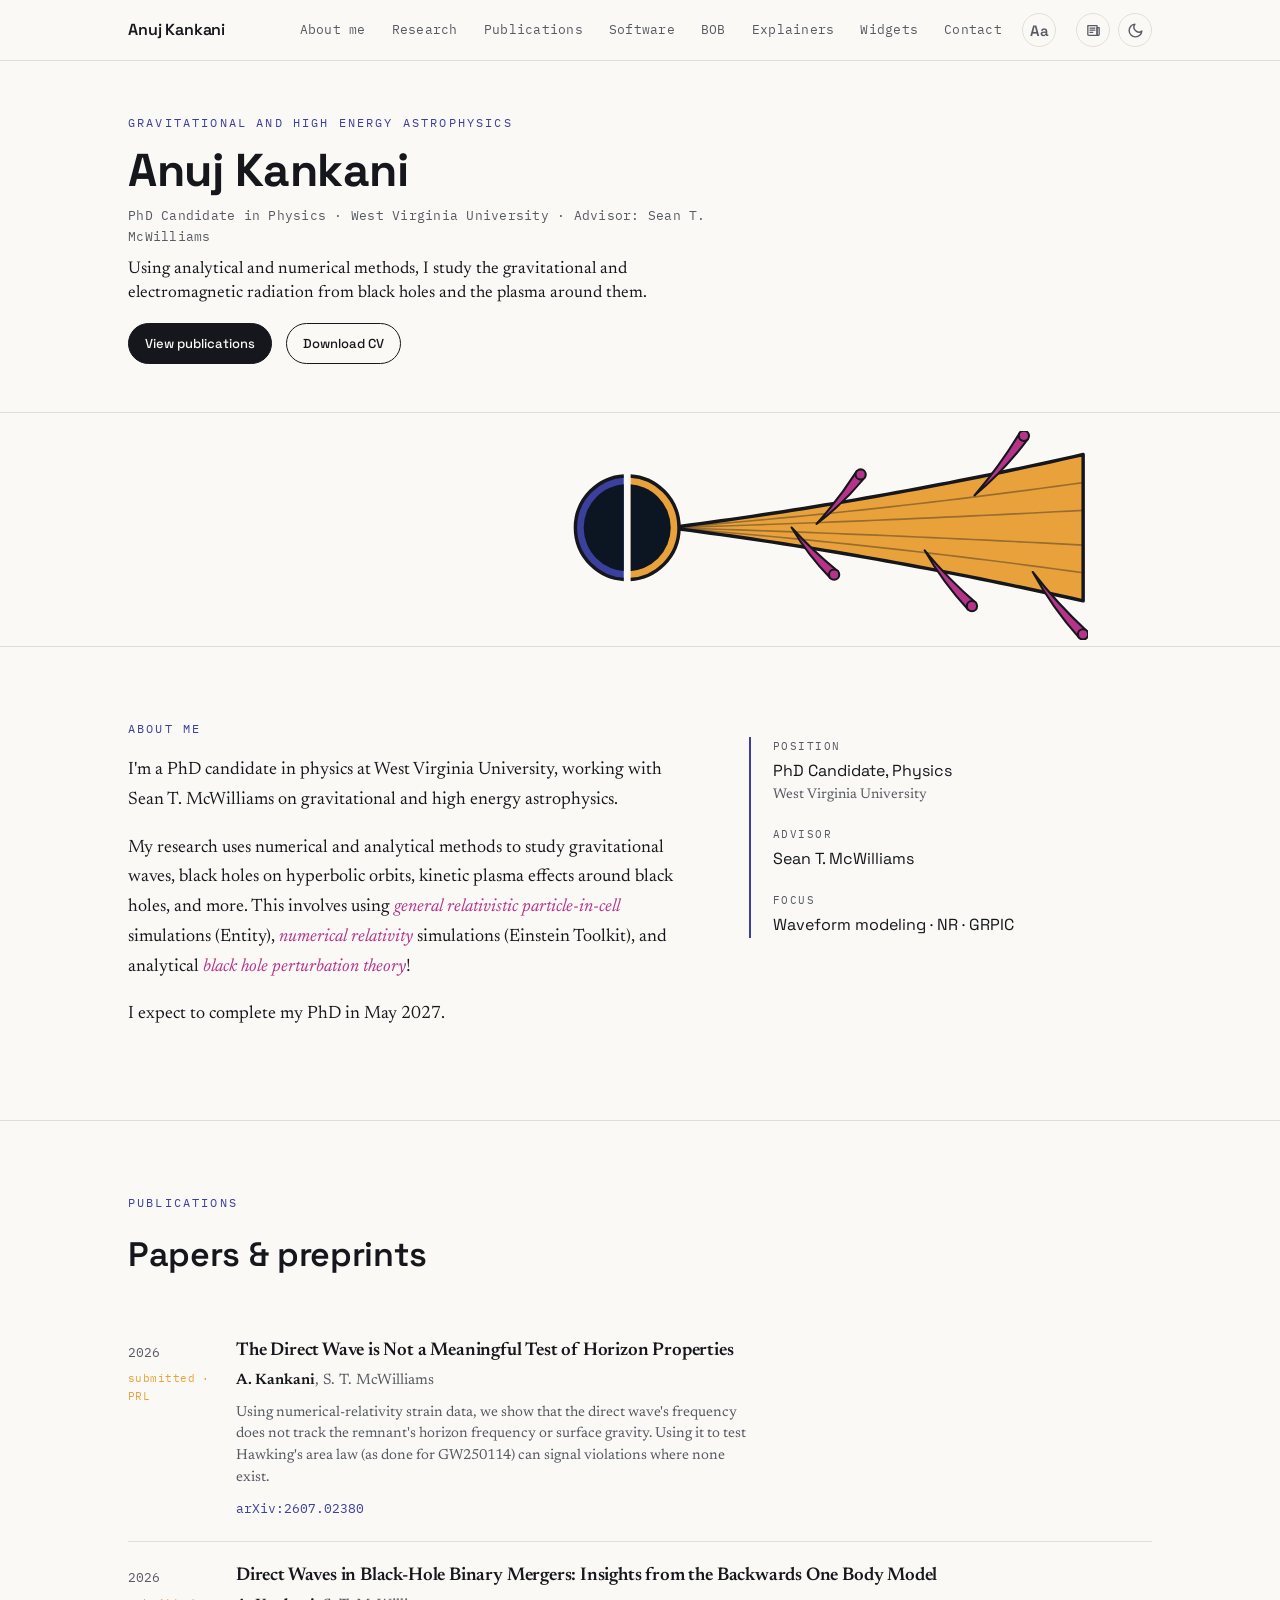
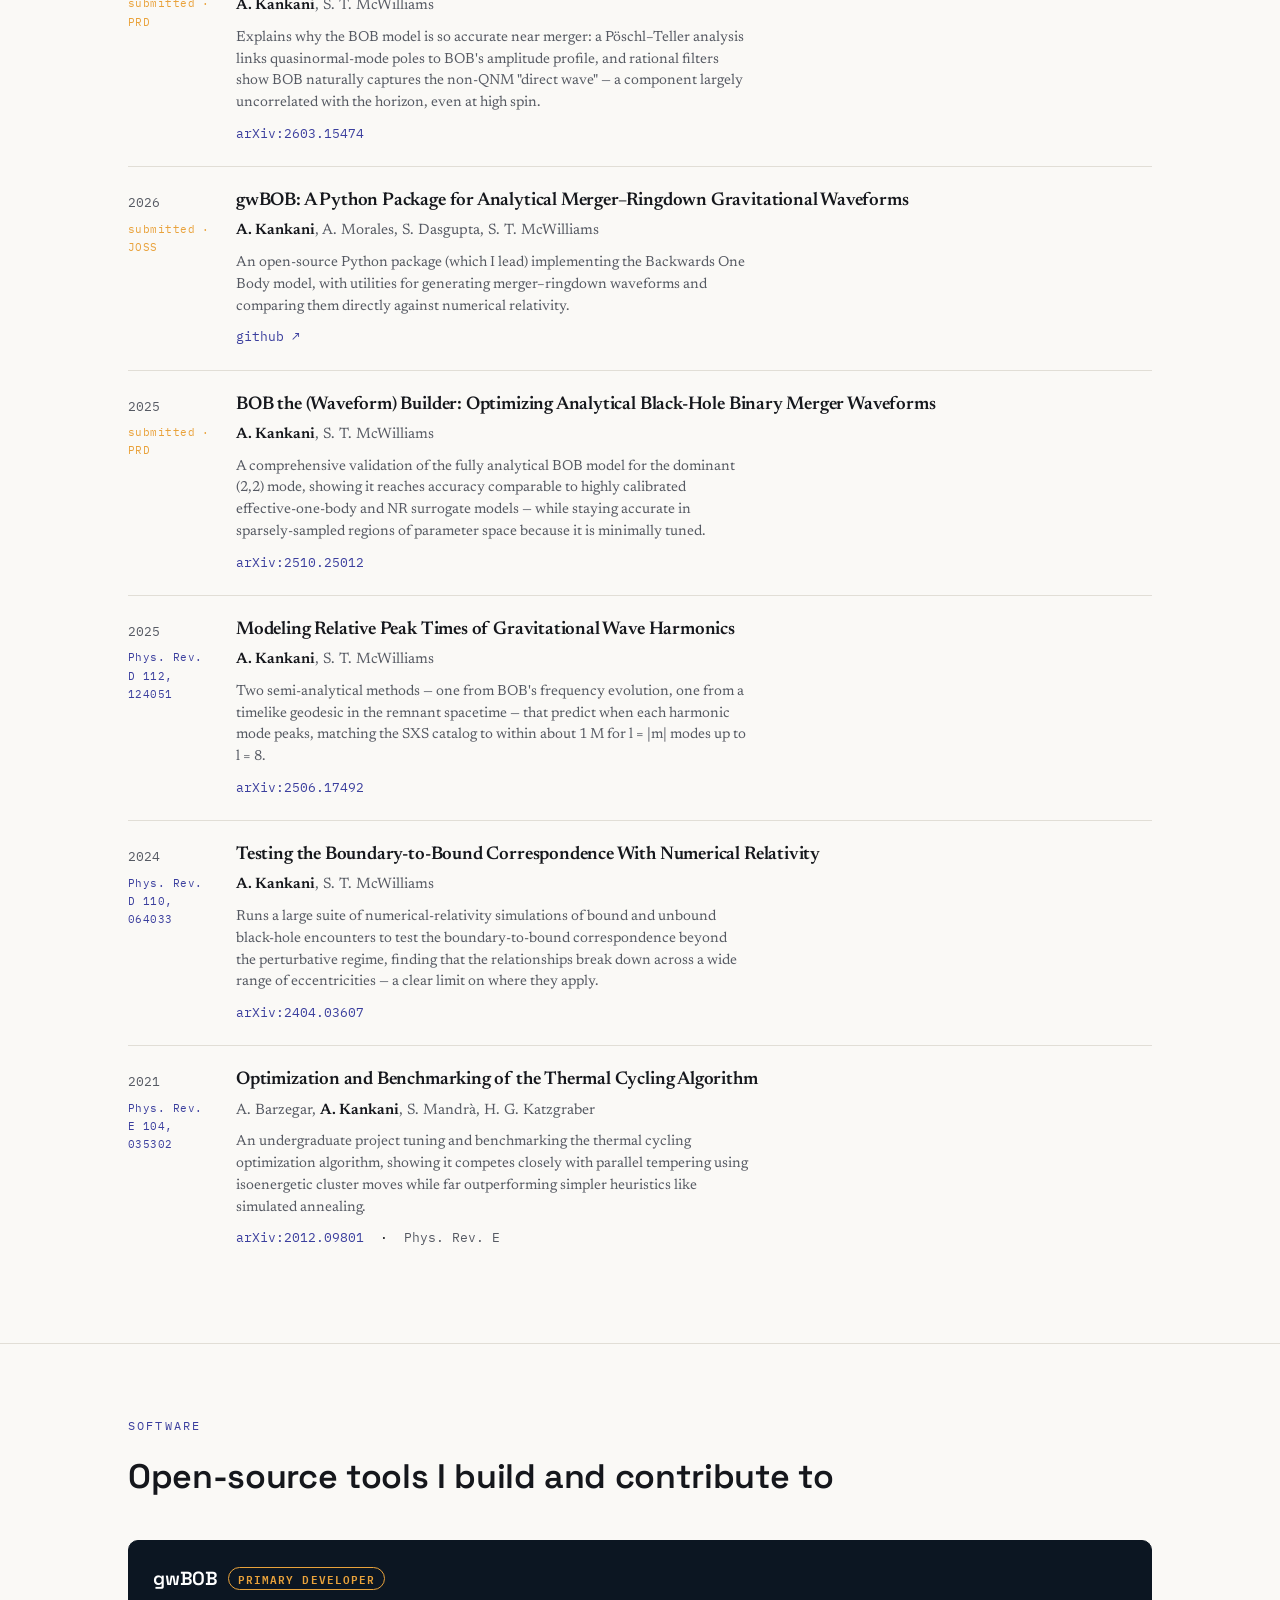
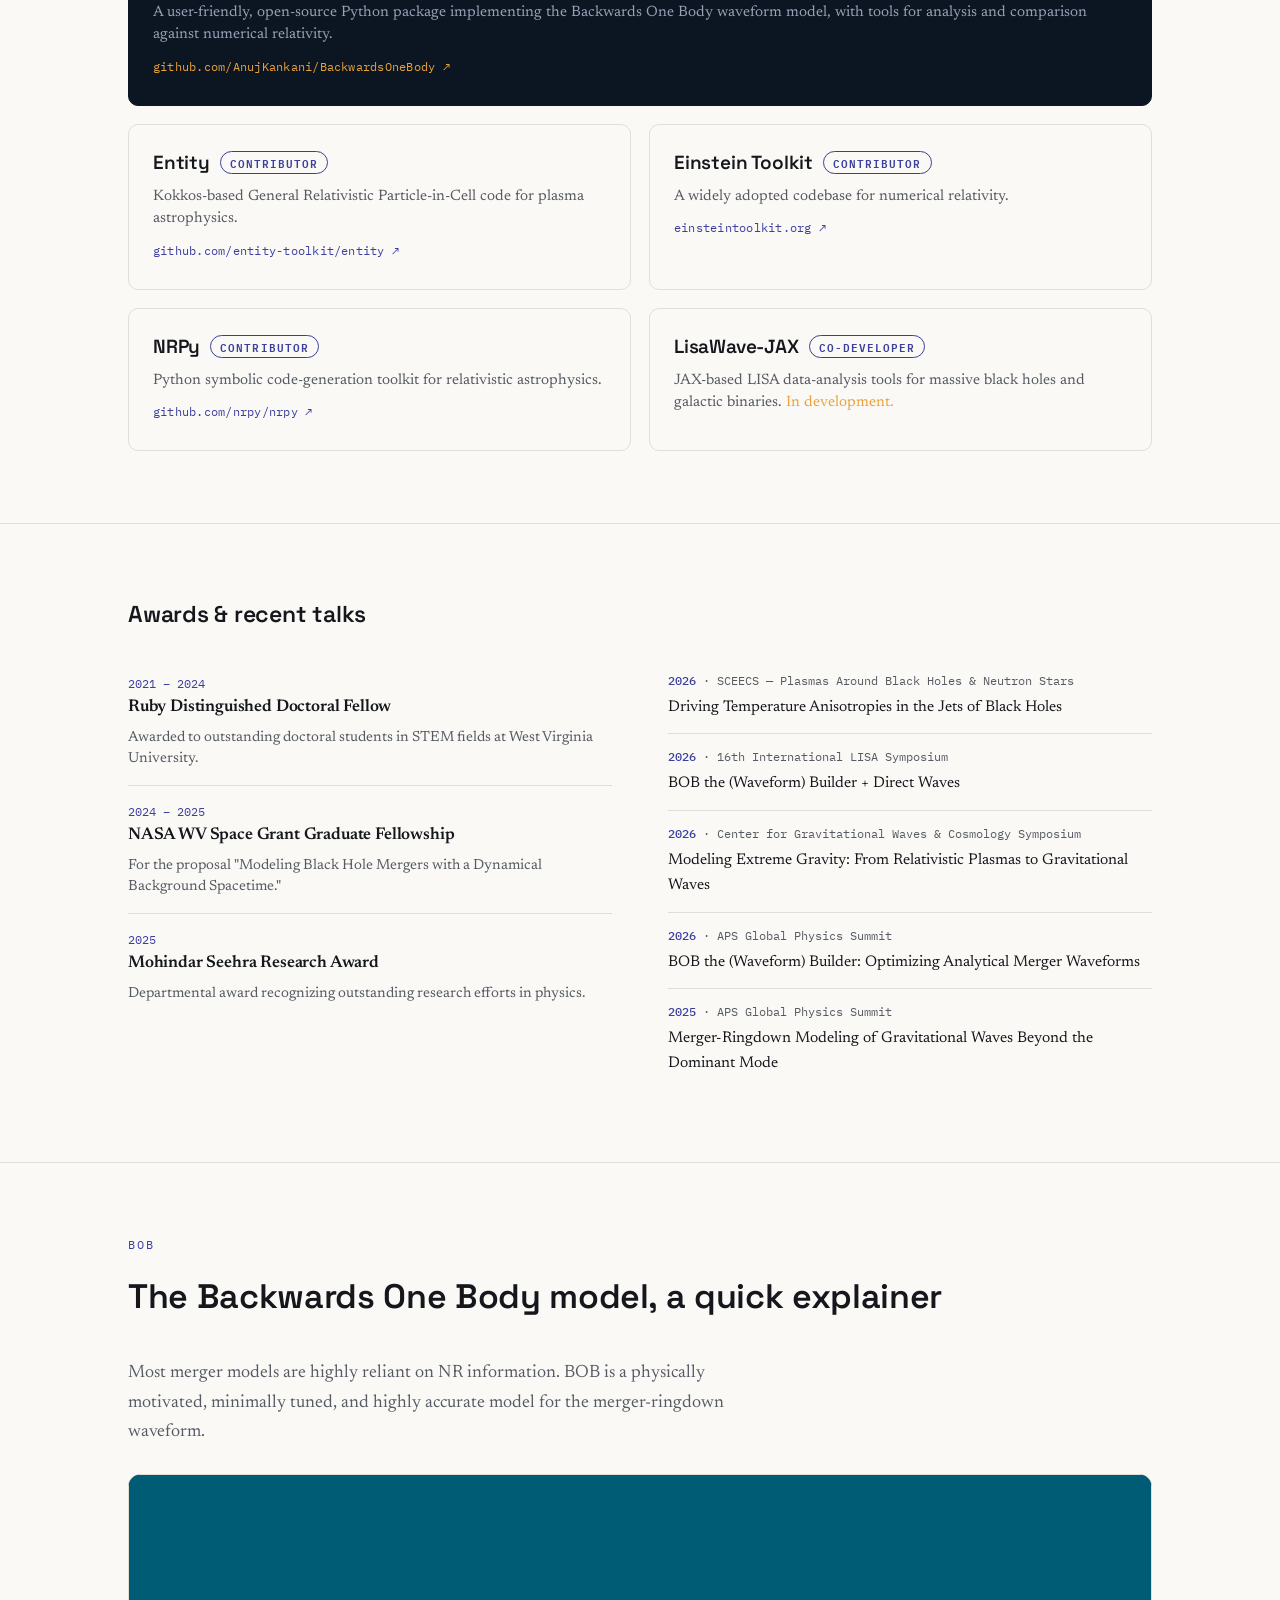
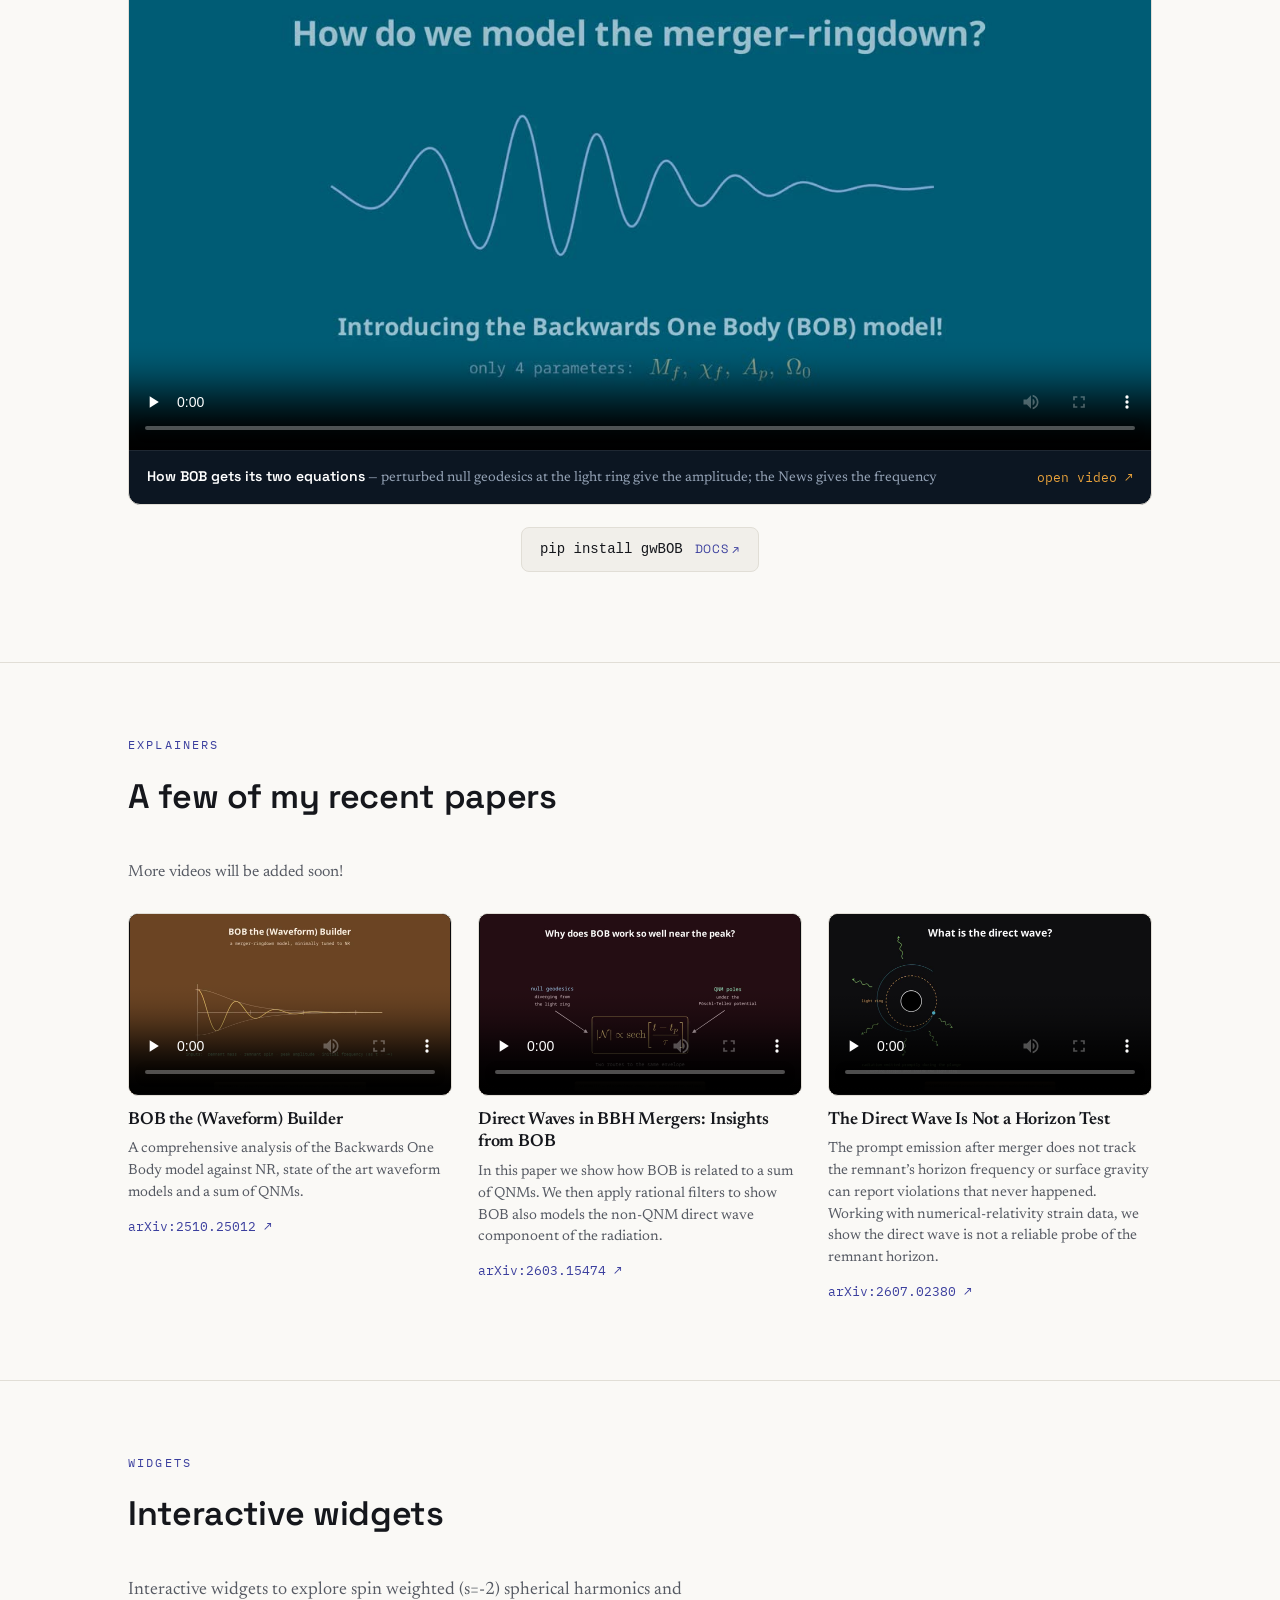
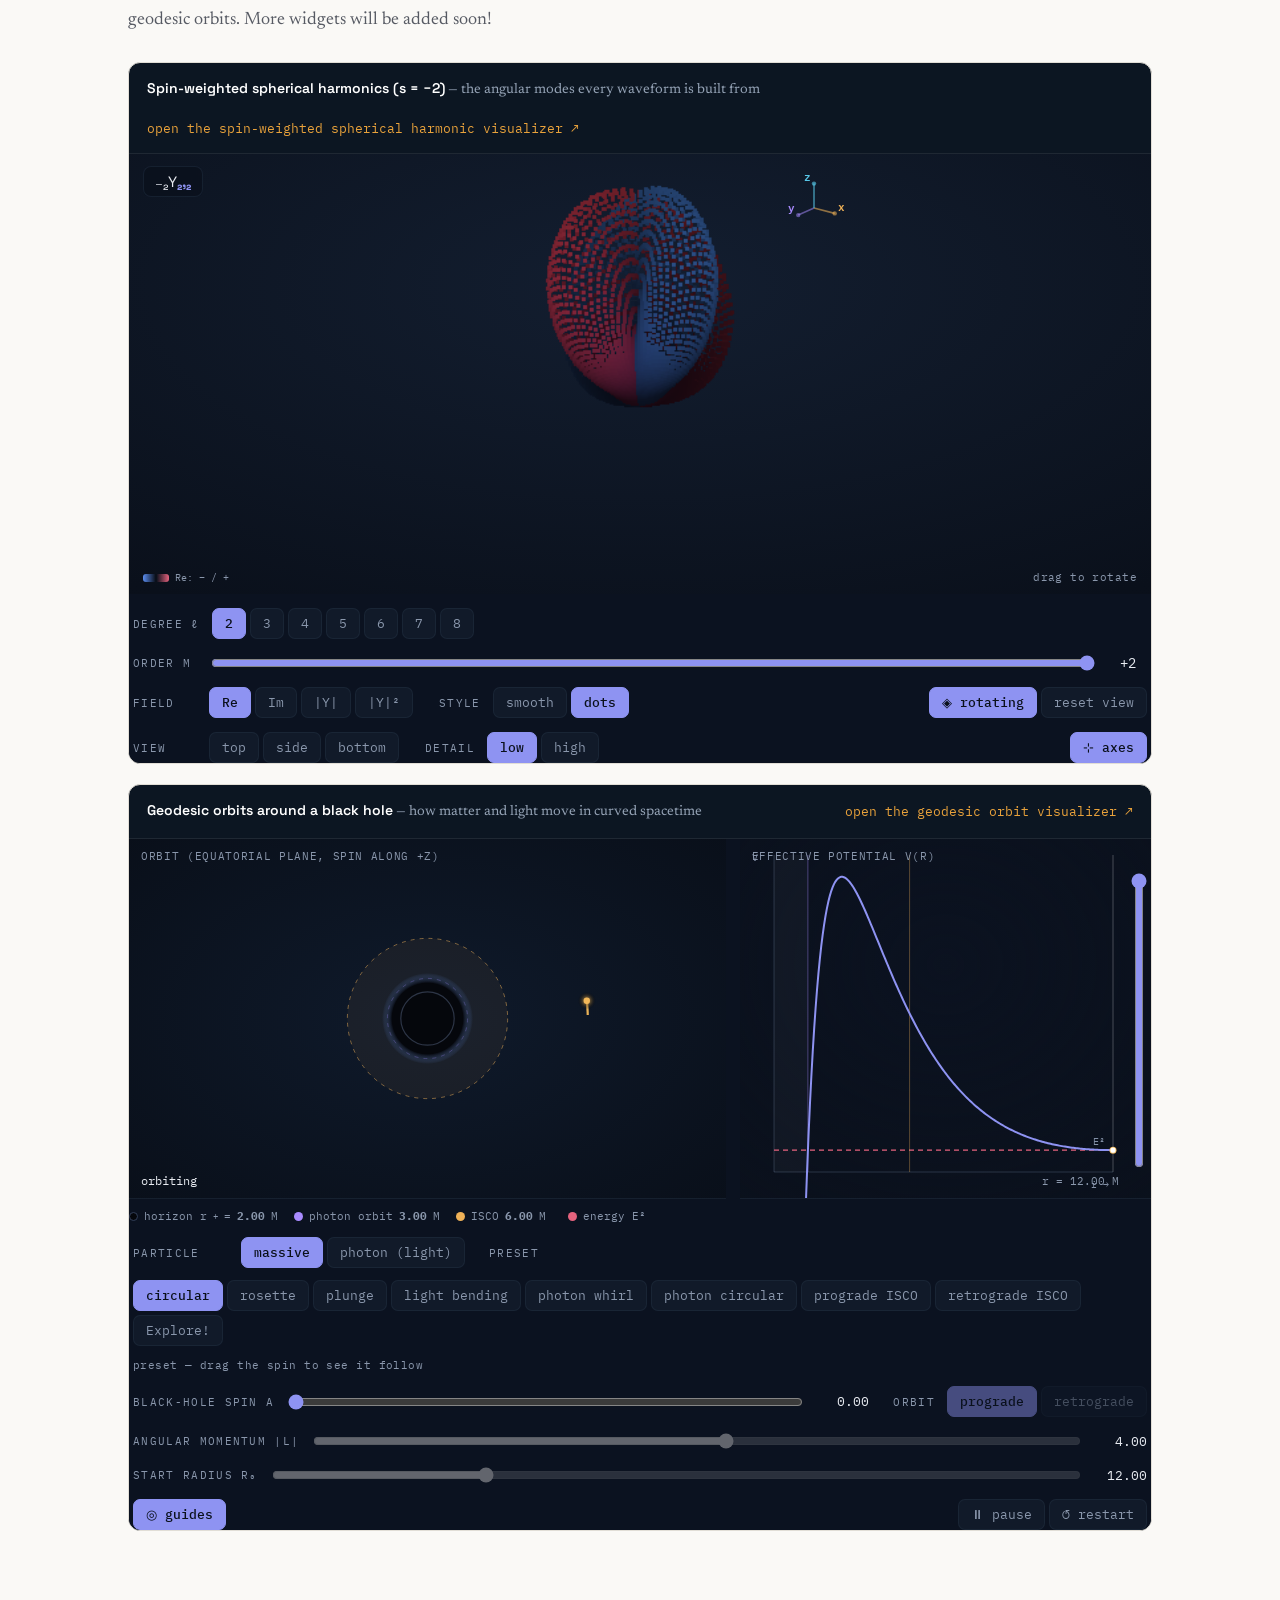
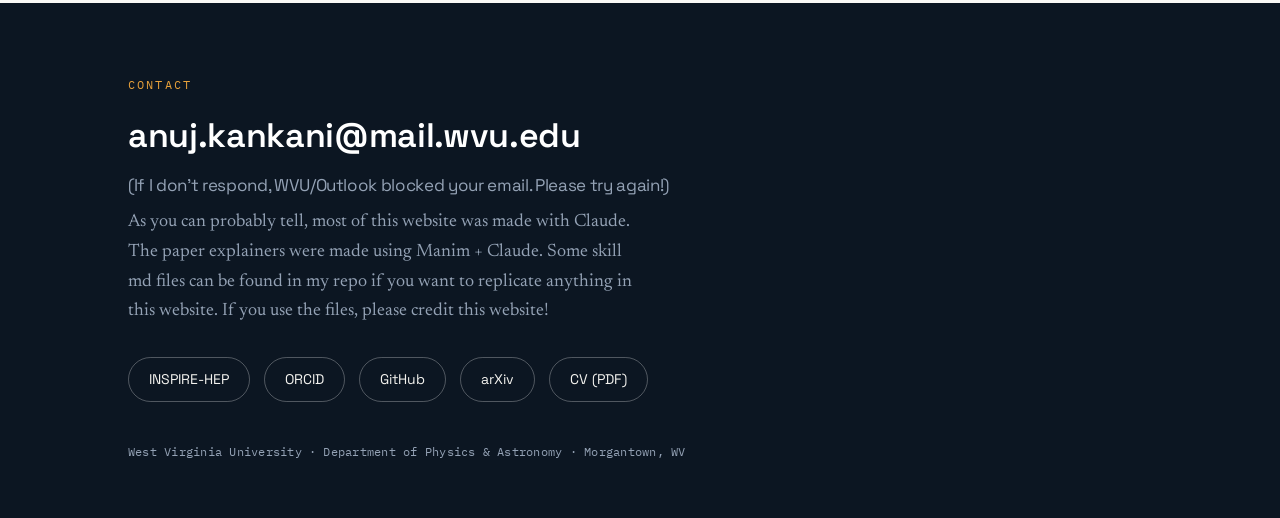
==== commit 91d938c1: "Papers in preparation, and rework the newspaper front page CV (cv/design-4-scan) - "Three papers in " ====
--- a/index.html
+++ b/index.html
@@ -3,7 +3,7 @@
 <head>
 <meta charset="UTF-8">
 <meta name="viewport" content="width=device-width, initial-scale=1.0">
-<title>Anuj Kankani — Gravitational-Wave Physics</title>
+<title>Anuj Kankani — Relativistic Astrophysics</title>
 <meta name="description" content="PhD student in gravitational and high-energy astrophysics at West Virginia University. Gravitational Waves, Numerical Relativity, and Relativistic Plasmas.">
 <meta name="author" content="Anuj Kankani">
 <link rel="canonical" href="https://anujkankani.github.io/">
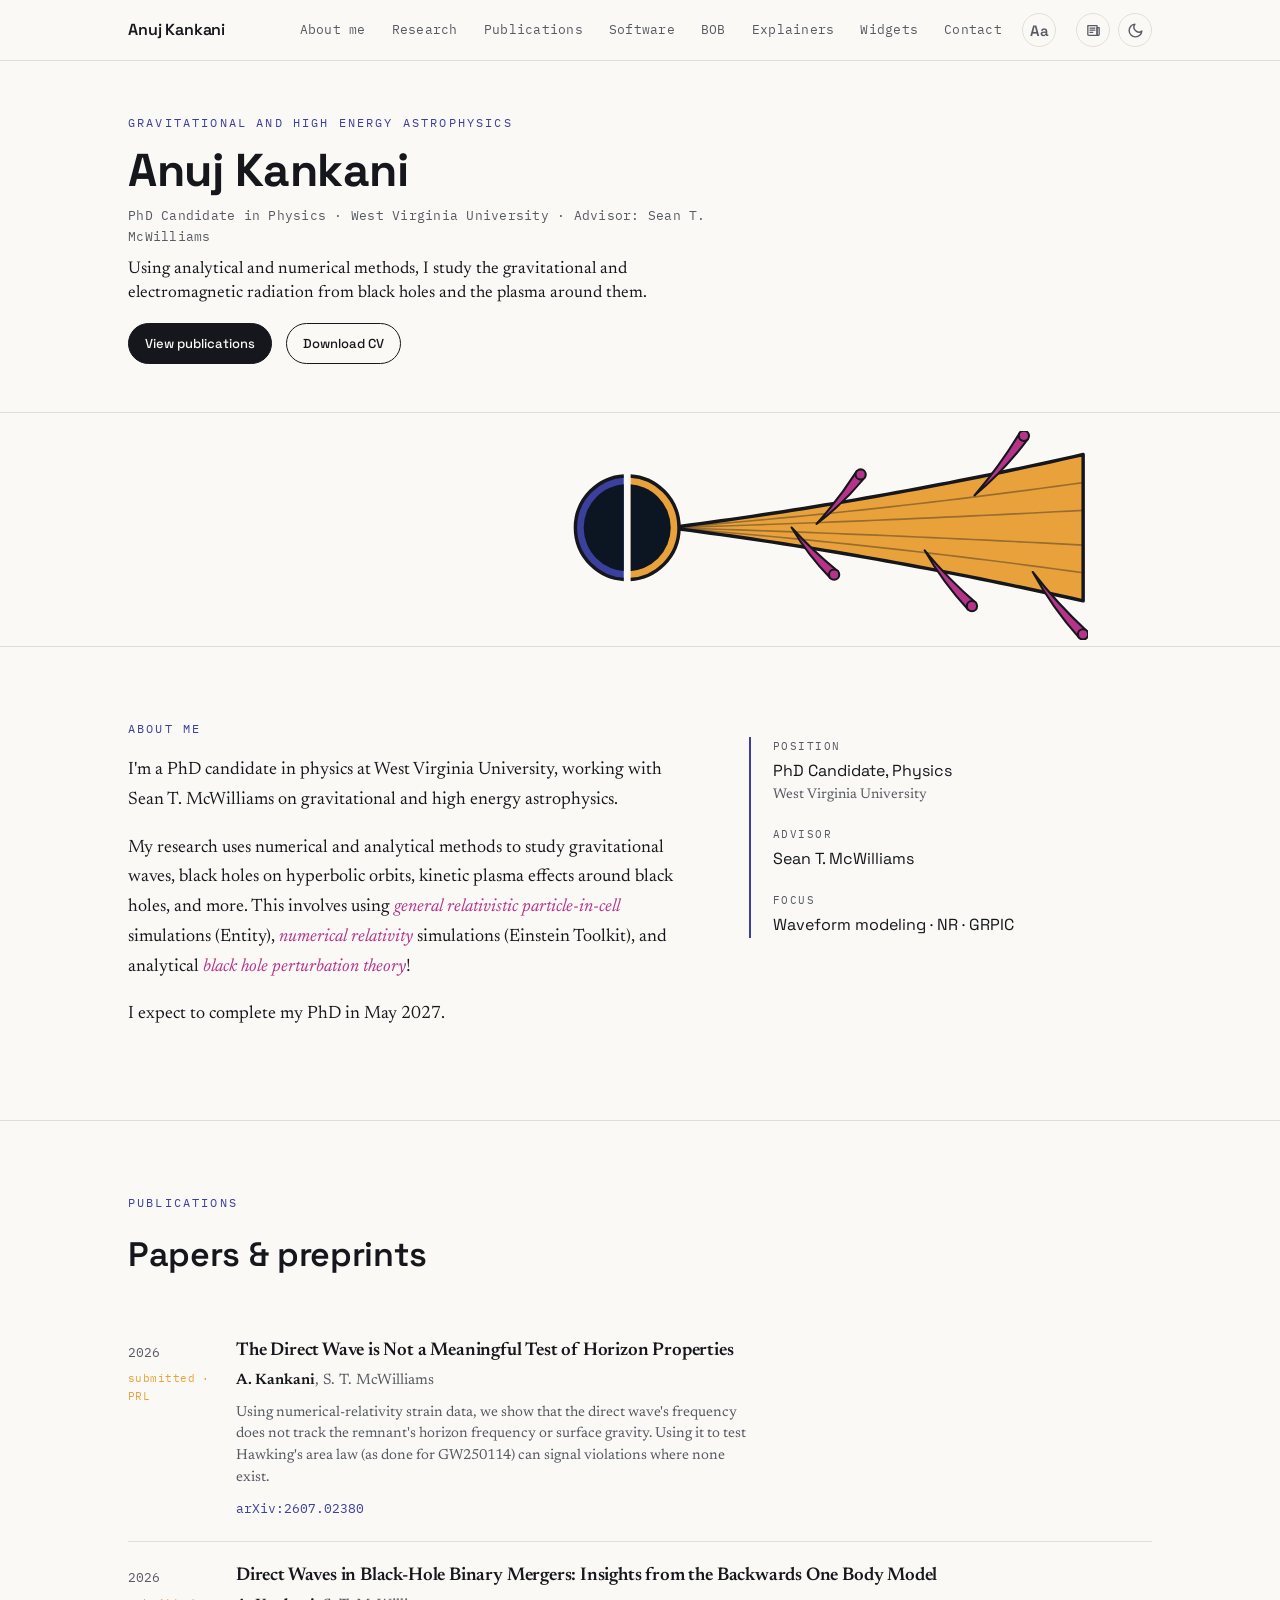
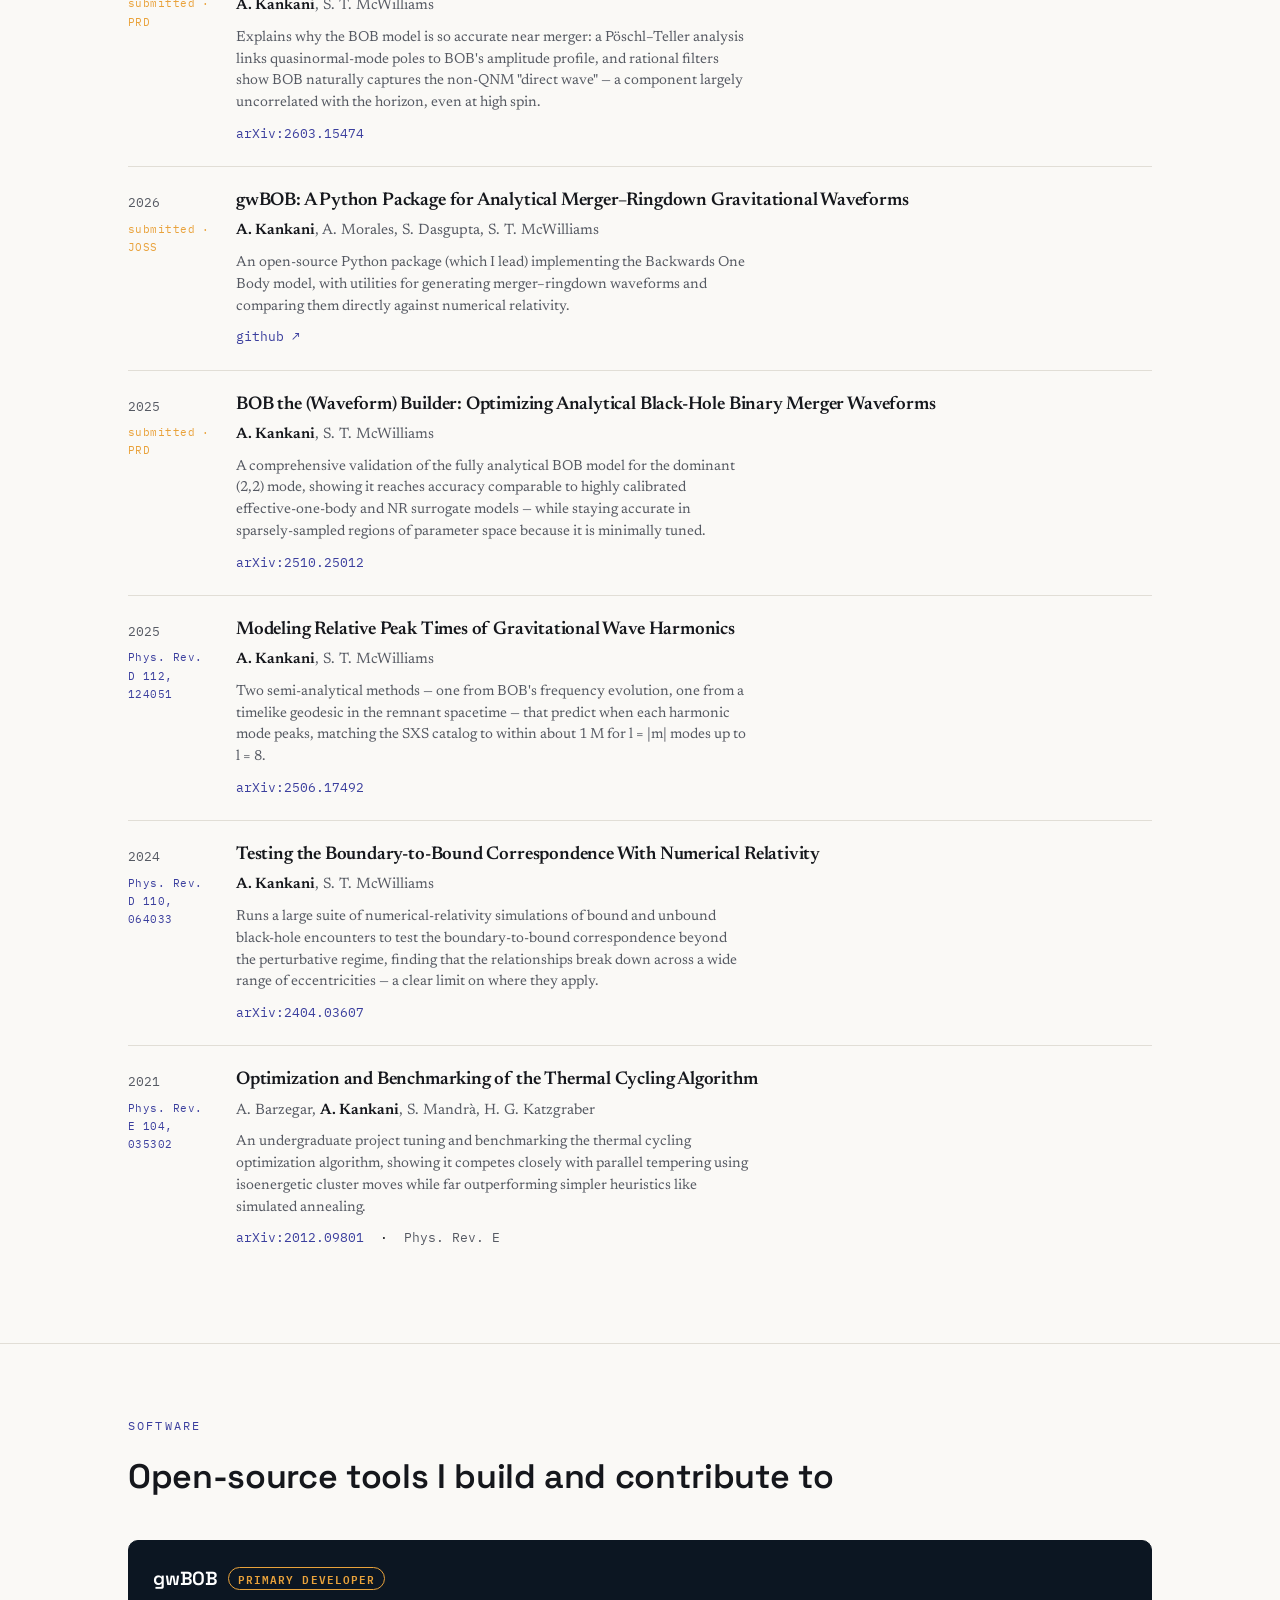
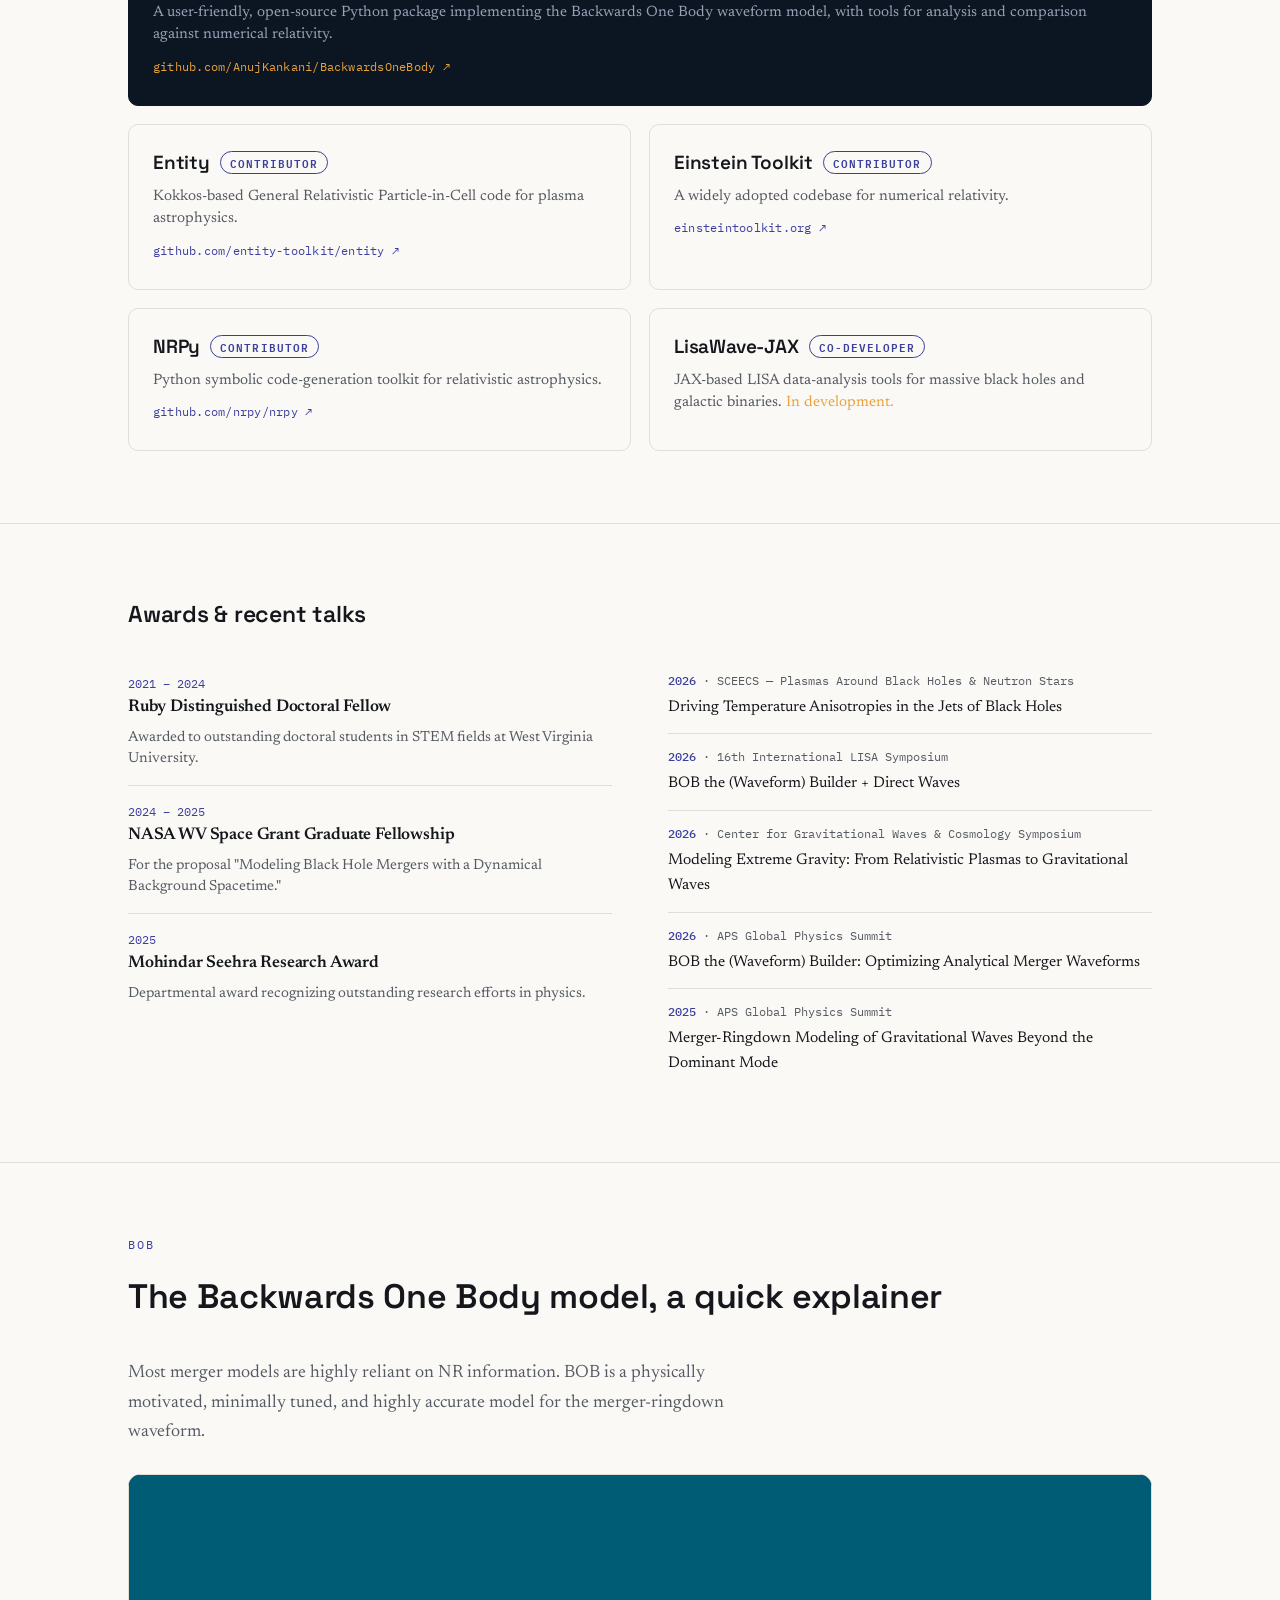
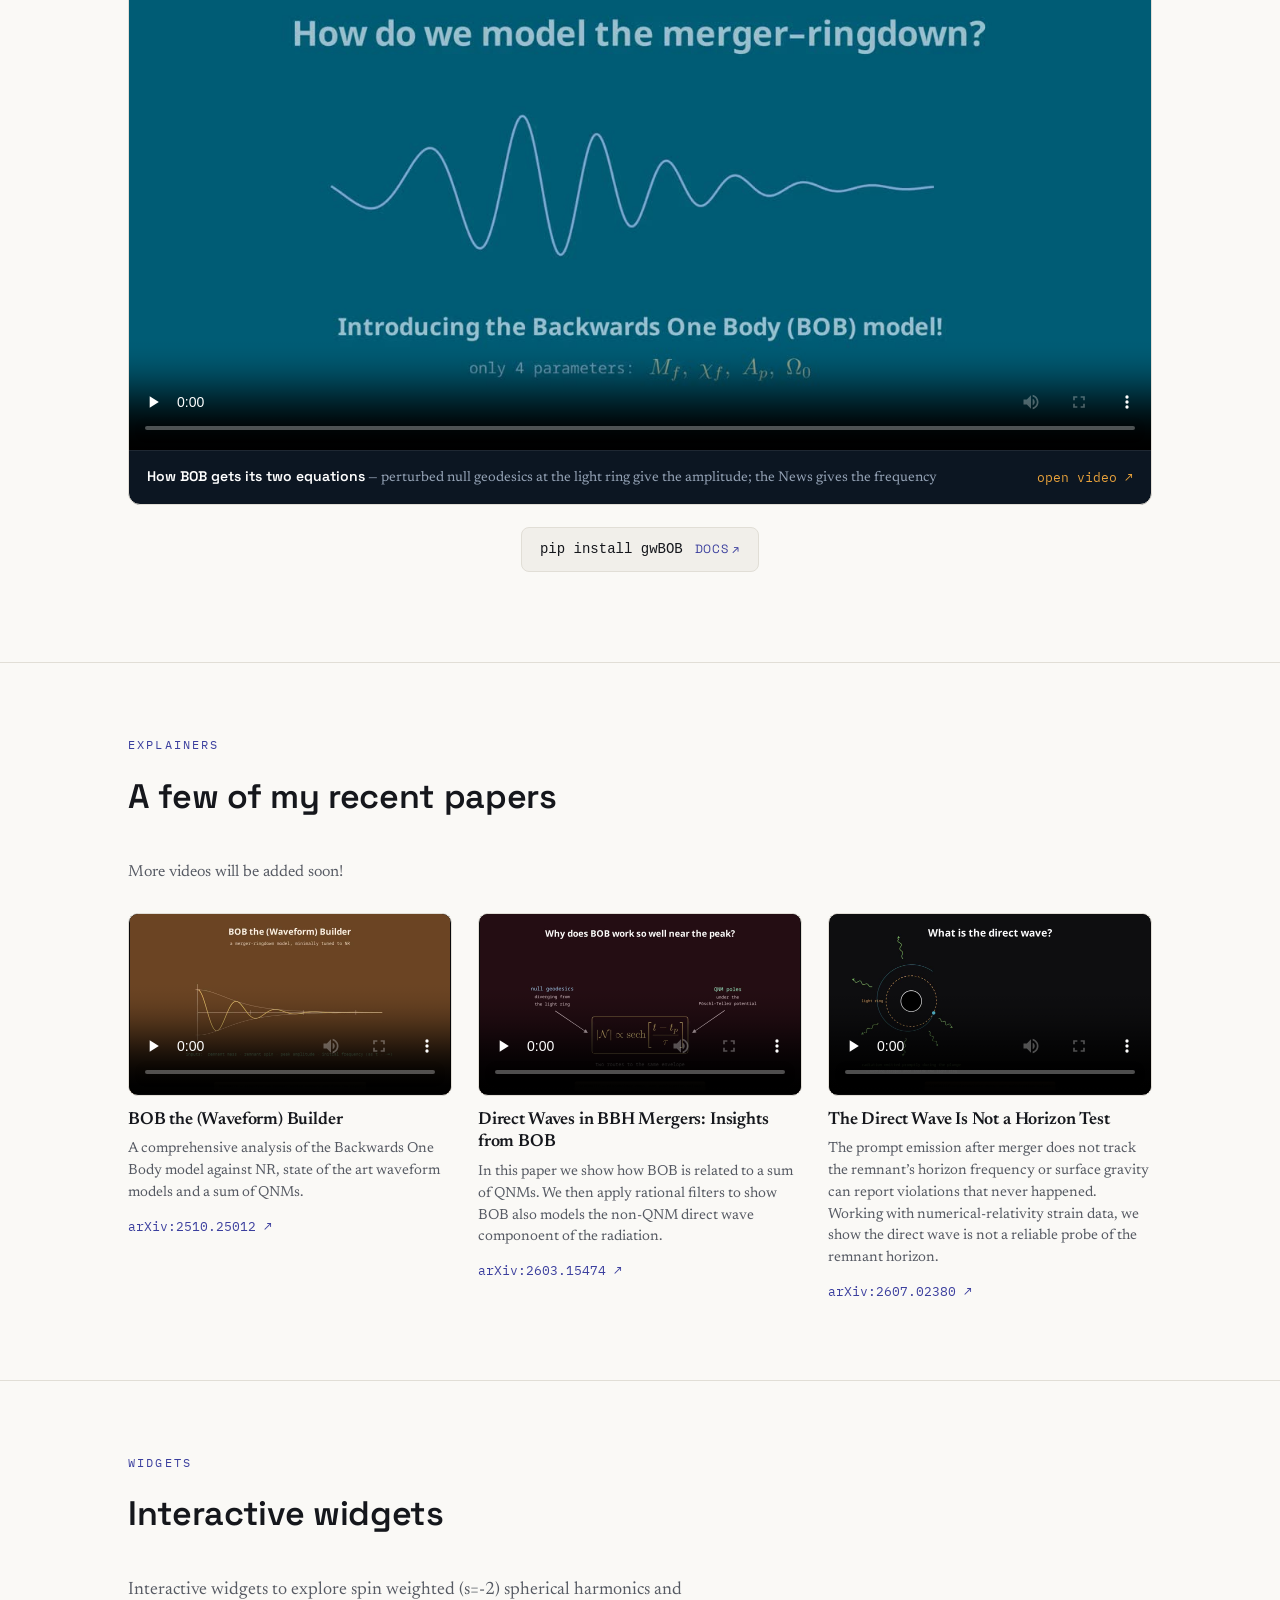
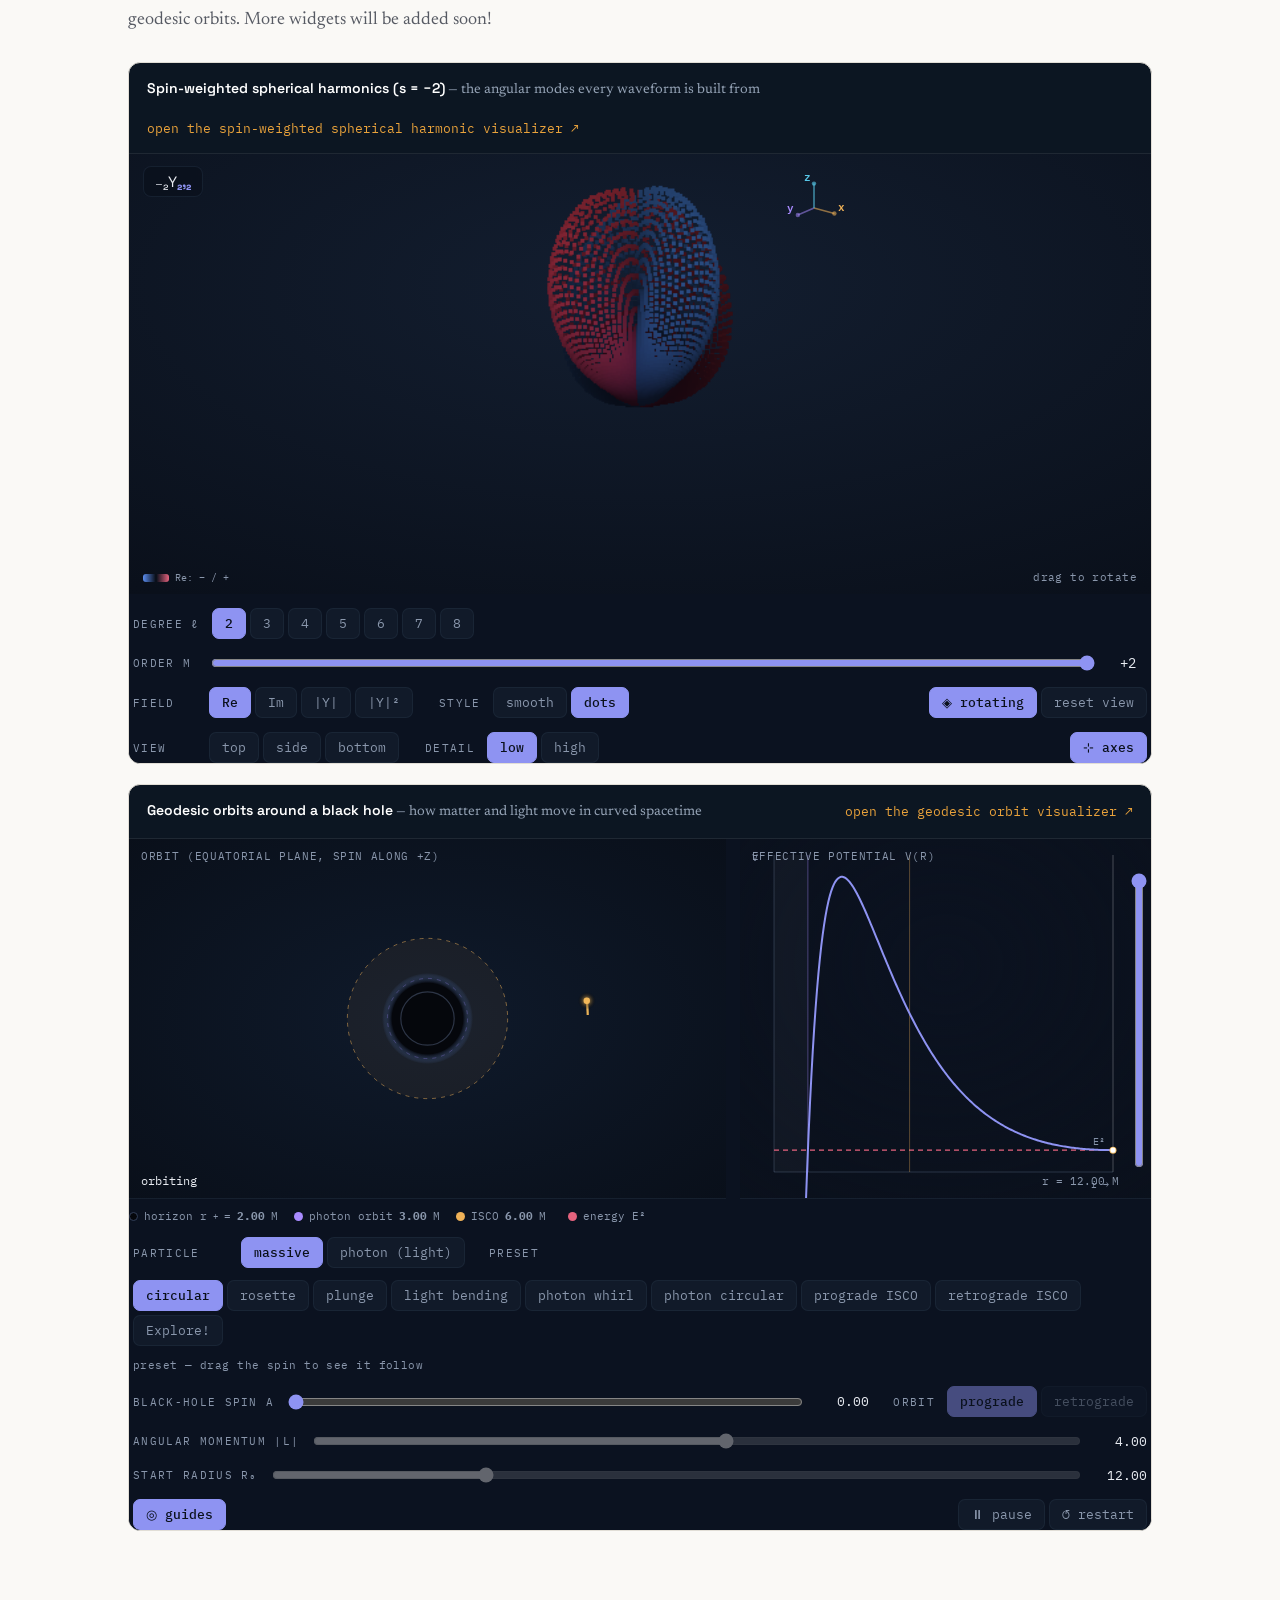
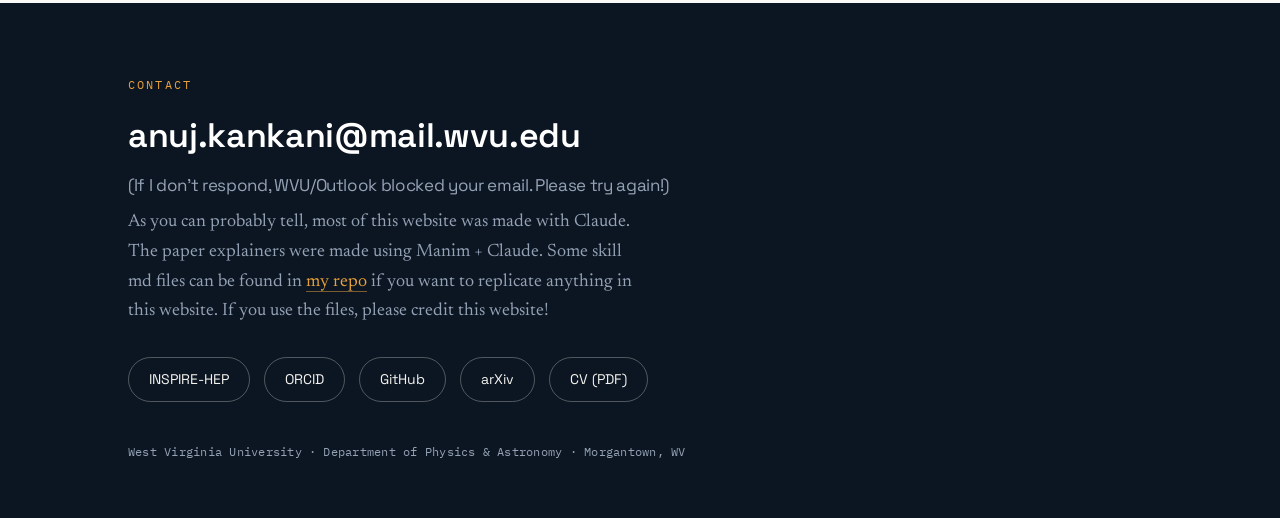
==== commit c09715b0: "Regenerate the social card, complete the newspaper record, link the repo Social preview. og-home.jpg" ====
--- a/index.html
+++ b/index.html
@@ -780,6 +780,18 @@
   .contact-note{display:block;margin-top:10px;font-size:17px;font-weight:400;
                 line-height:1.4;color:var(--field-soft);}
   footer .lead{color:var(--field-soft);max-width:520px;margin:0 0 30px;}
+  /* A link in footer prose inherits the base a{color:var(--accent)}, which in
+     the LIGHT palette is #3B3F9E -- a dark indigo on the near-black footer
+     band, about 1.6:1 against it and effectively invisible. The band always
+     uses the dark field regardless of theme, so its links take amber, the
+     same choice .bob-cap a and .tool-cap a already make. The underline is
+     what marks it as a link inside a run of prose. */
+  footer .lead a{
+    color:var(--amber);
+    border-bottom:1px solid rgba(233,162,59,.5);
+    transition:color .18s ease,border-color .18s ease;
+  }
+  footer .lead a:hover{color:#fff;border-bottom-color:#fff;}
   .contact-links{display:flex;gap:14px;flex-wrap:wrap;}
   .contact-links a{
     font-family:var(--f-sans);font-size:14px;color:var(--on-field);
@@ -1432,7 +1444,7 @@
     <h2>anuj.kankani@mail.wvu.edu
       <span class="contact-note">(If I don&rsquo;t respond, WVU/Outlook blocked your email. Please try again!)</span>
     </h2>
-    <p class="lead">As you can probably tell, most of this website was made with Claude. The paper explainers were made using Manim + Claude. Some skill md files can be found in my repo if you want to replicate anything in this website. If you use the files, please credit this website!</p>
+    <p class="lead">As you can probably tell, most of this website was made with Claude. The paper explainers were made using Manim + Claude. Some skill md files can be found in <a href="https://github.com/AnujKankani/anujkankani.github.io">my repo</a> if you want to replicate anything in this website. If you use the files, please credit this website!</p>
     <div class="contact-links">
       <a href="https://inspirehep.net/authors/2774144?ui-citation-summary=true">INSPIRE-HEP</a>
       <a href="https://orcid.org/0000-0002-7422-9137">ORCID</a>
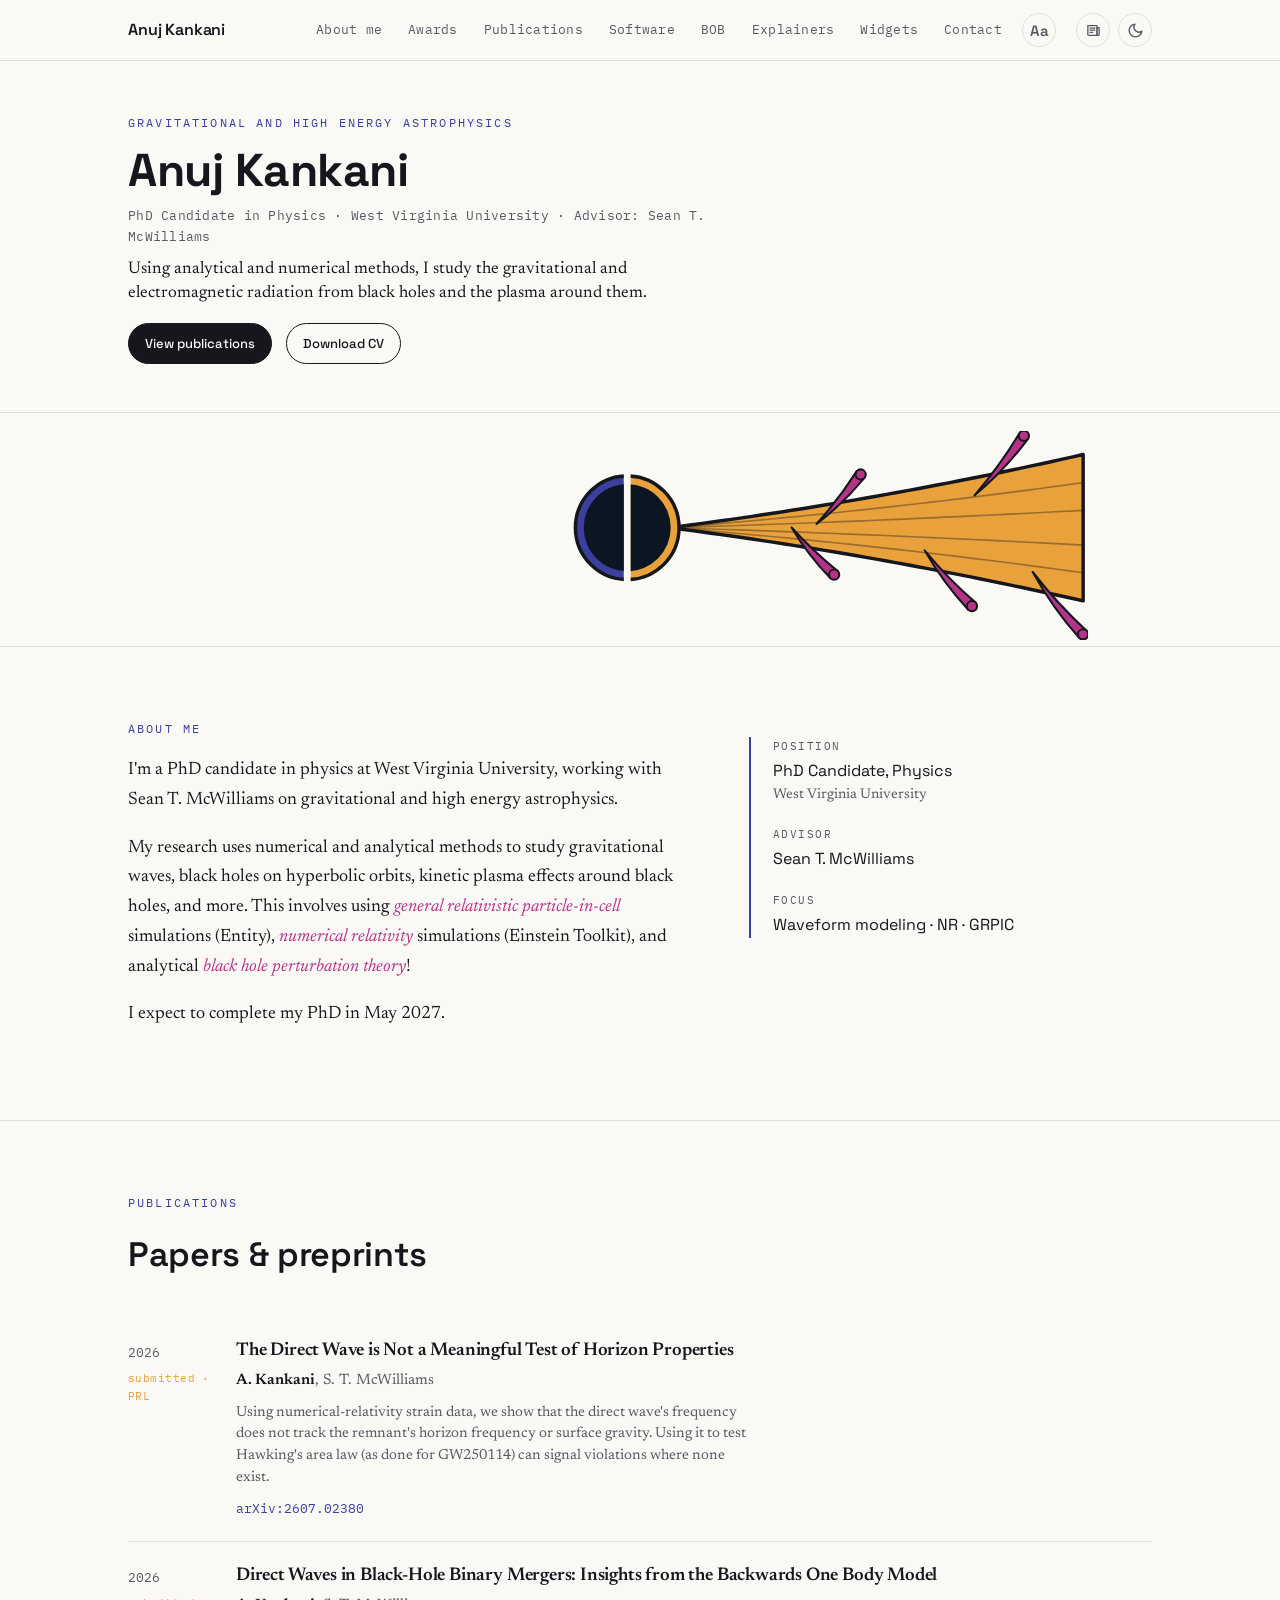
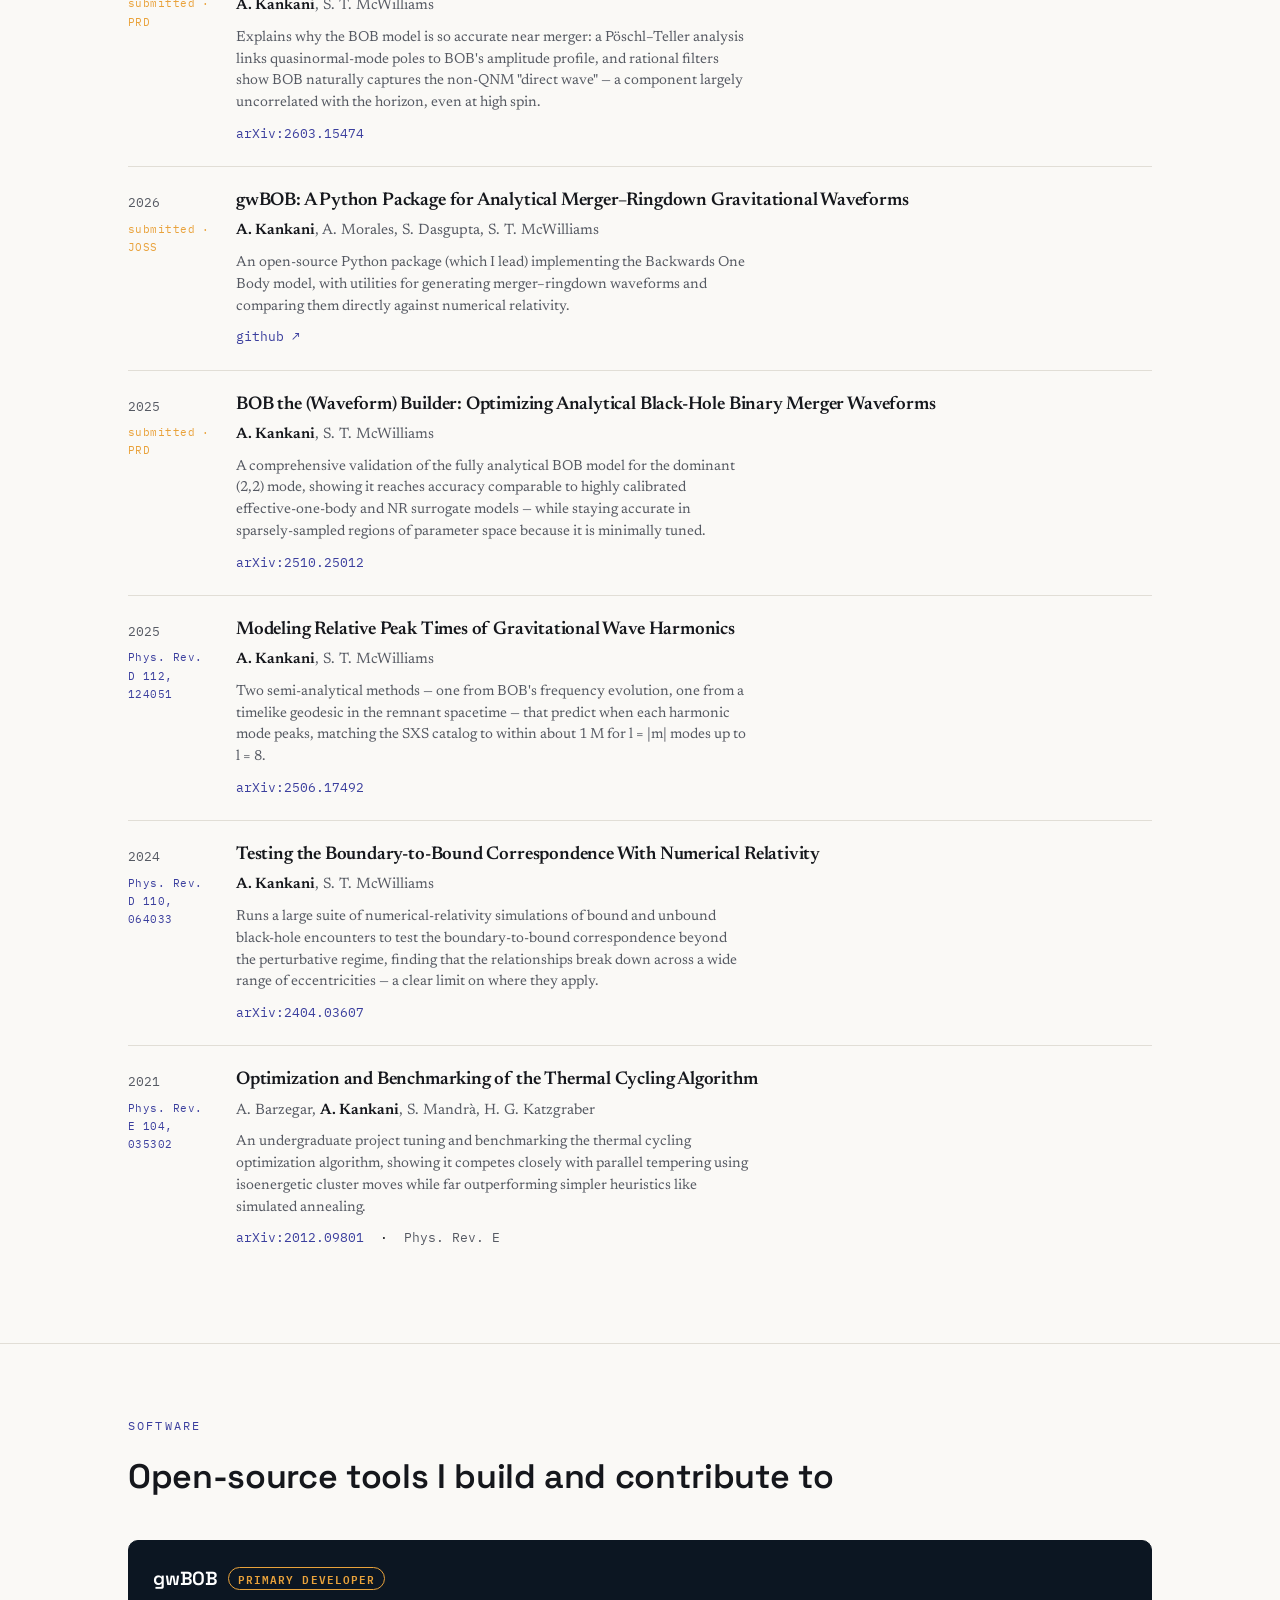
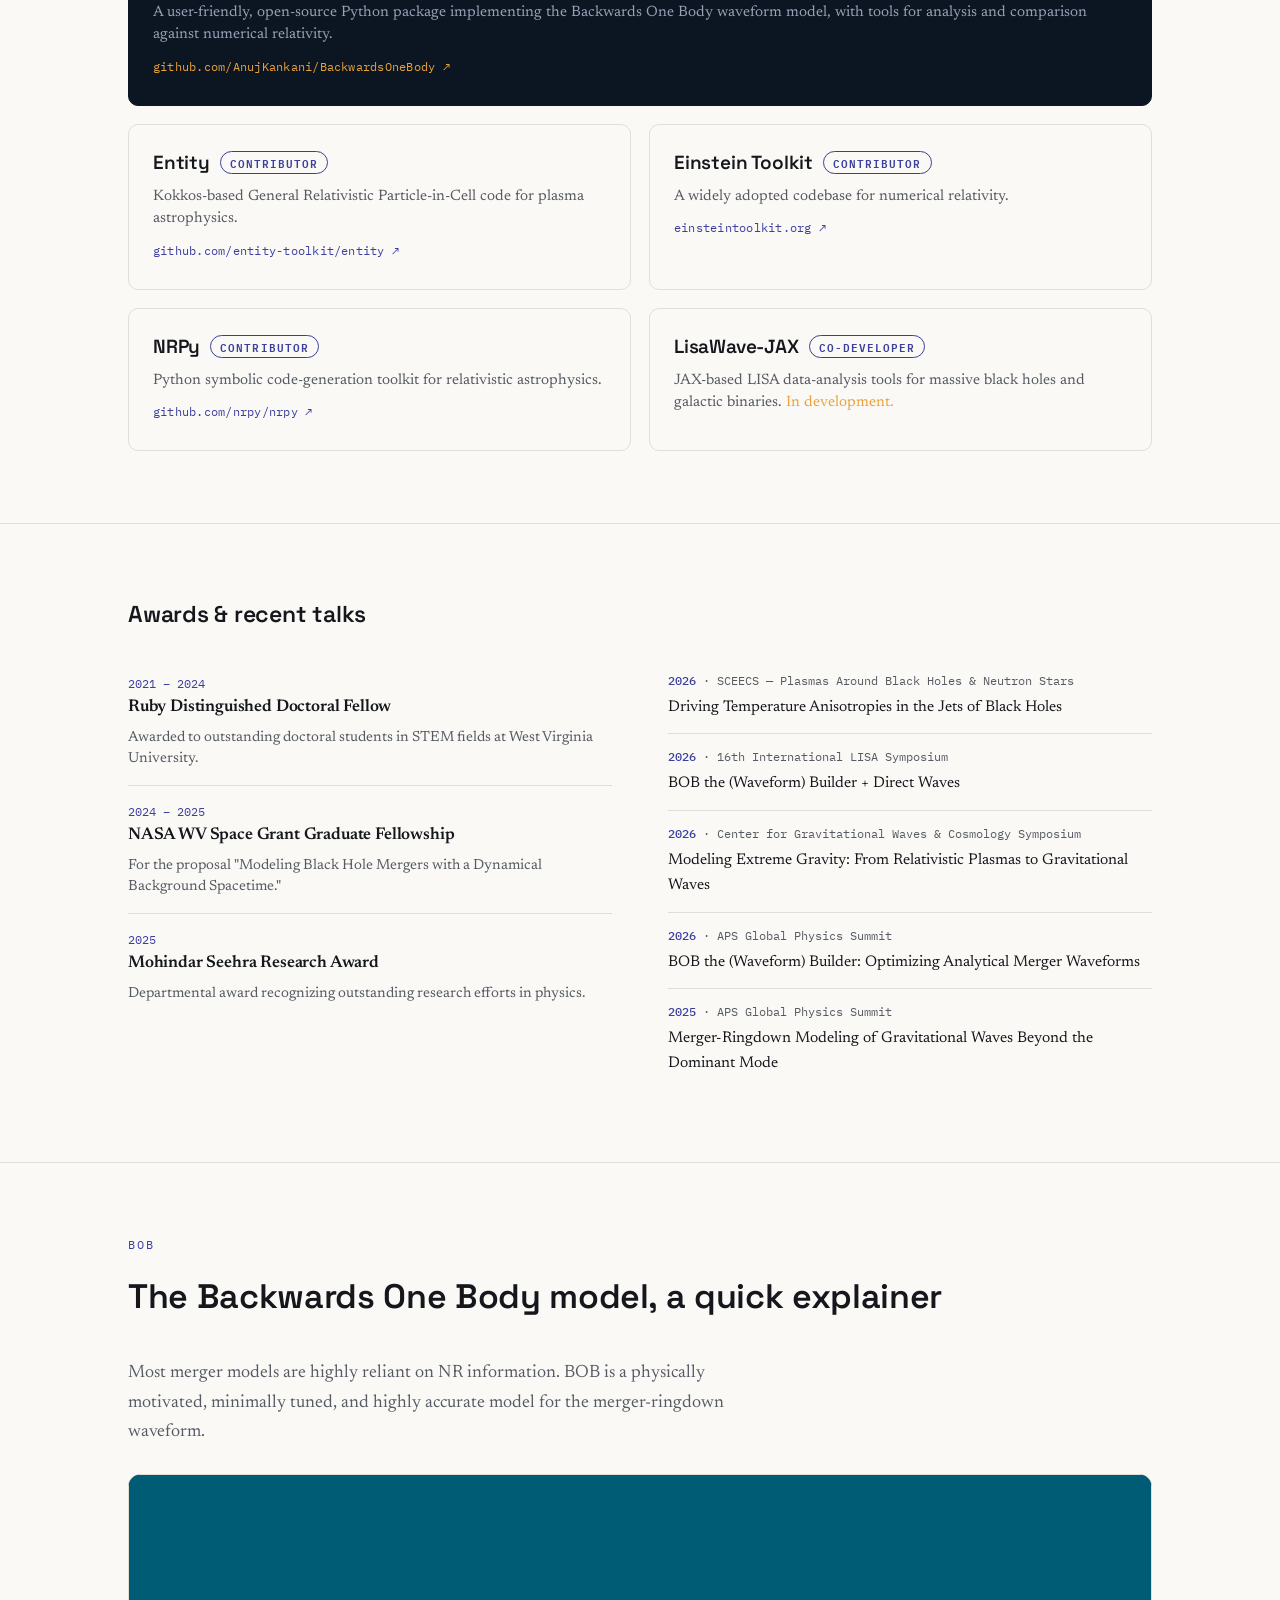
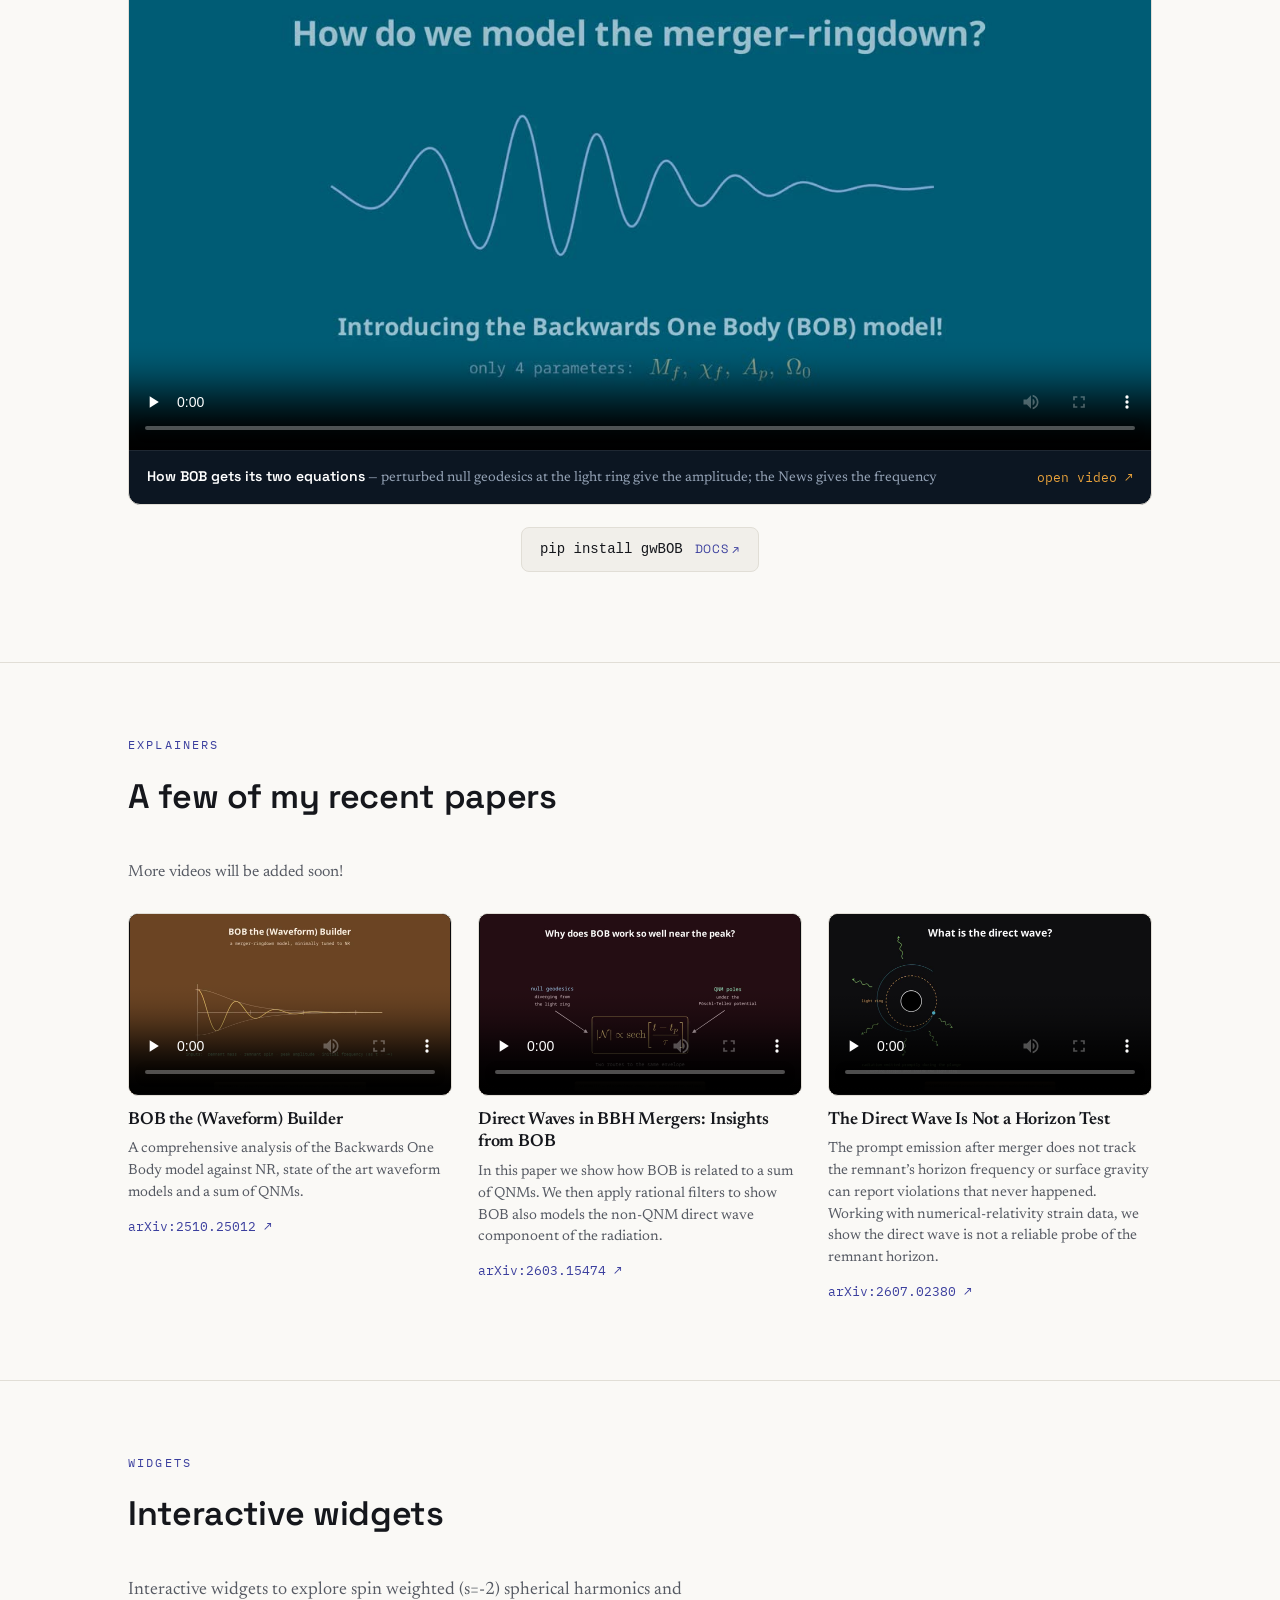
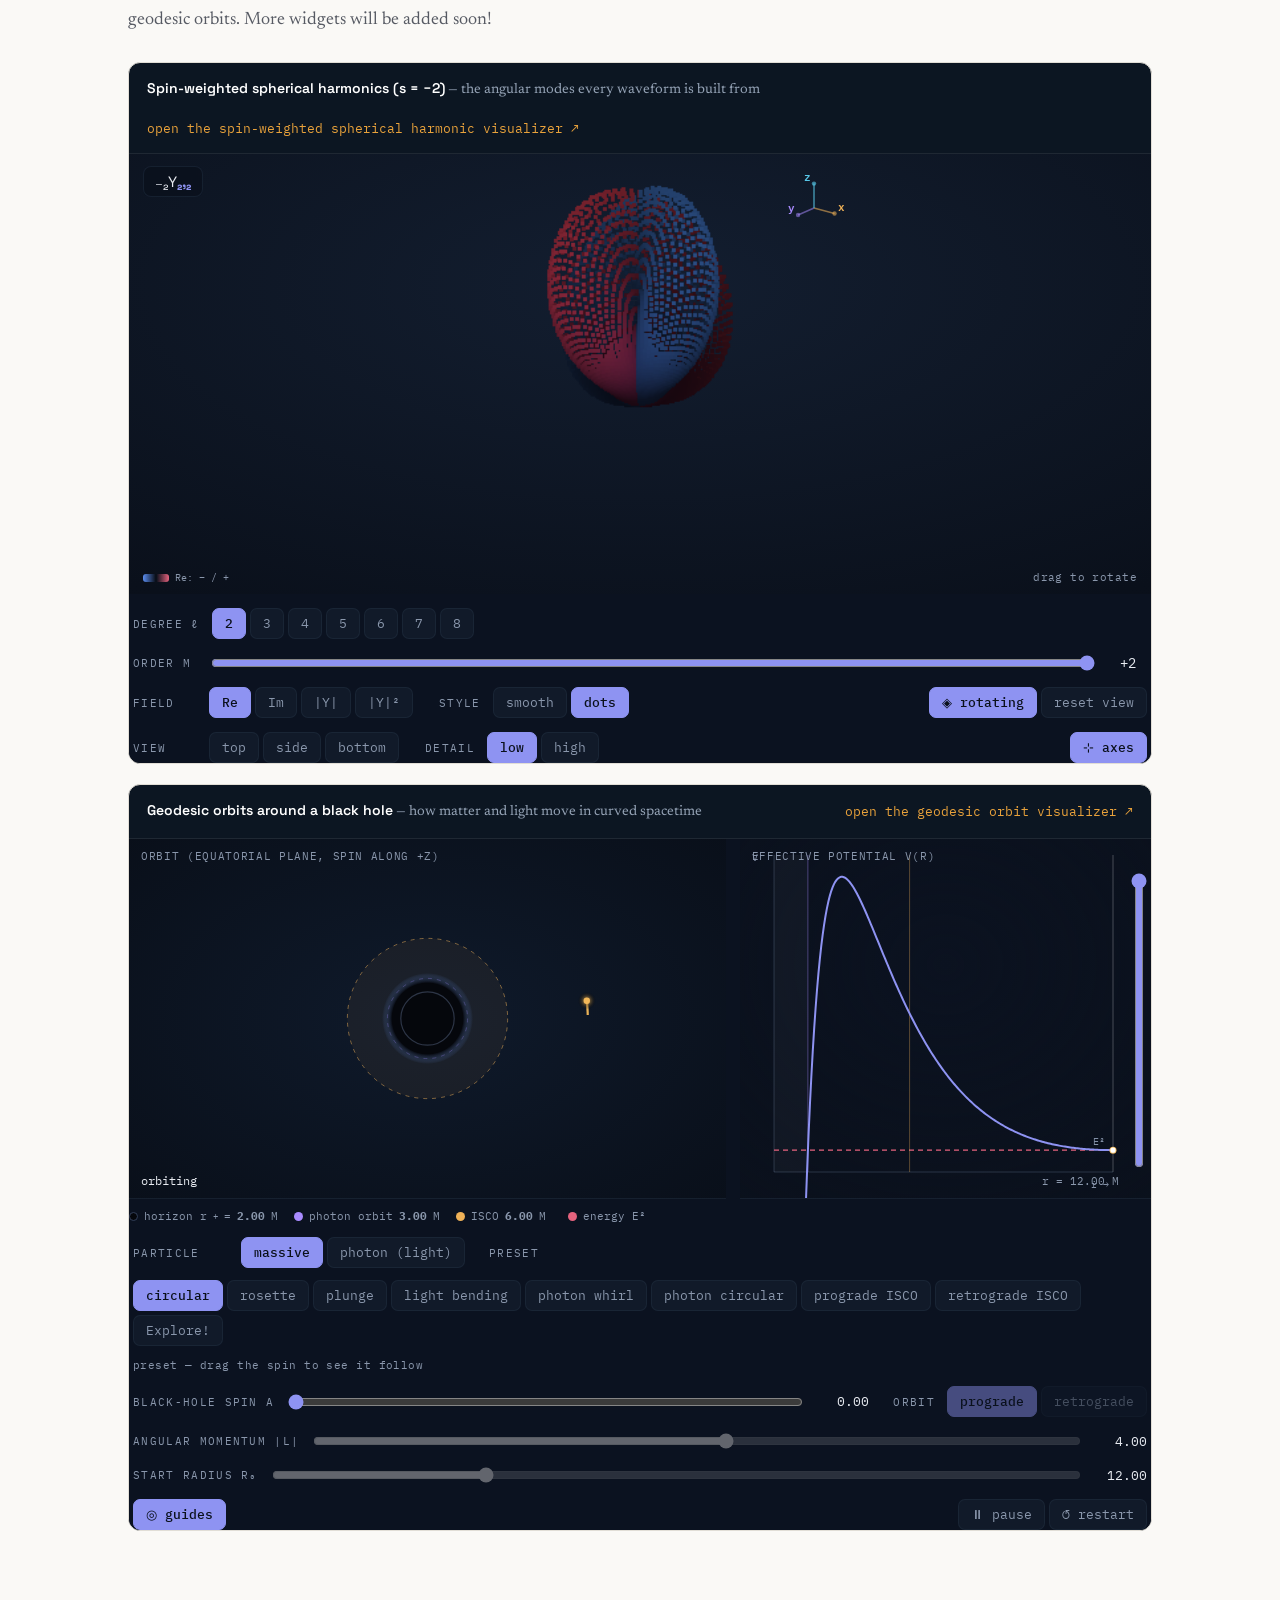
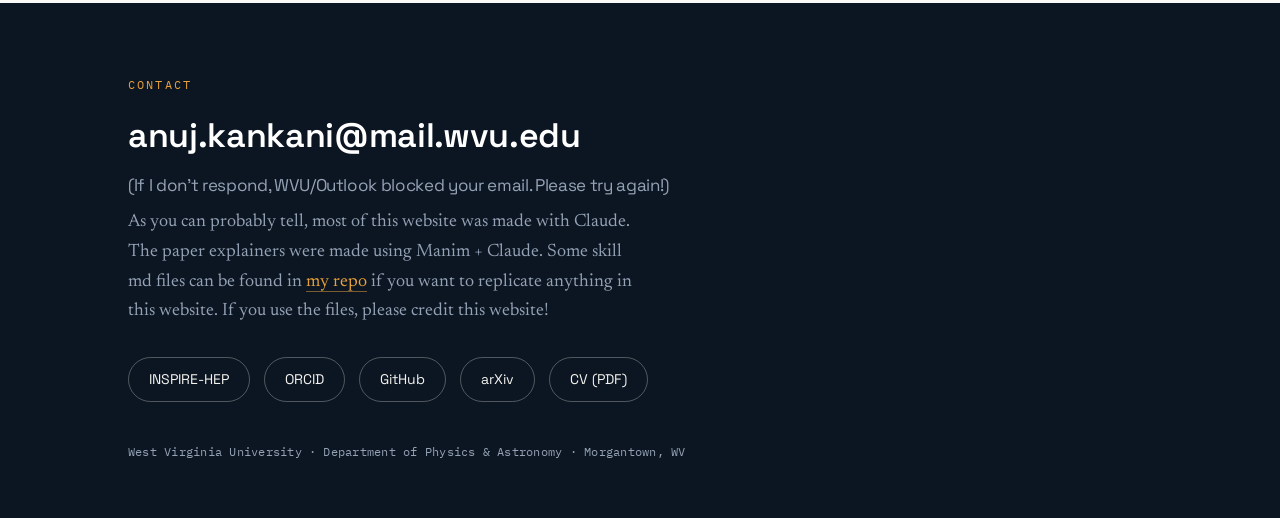
==== commit 7ae83592: "Fix a dead nav link, and bring every doc and comment back in line Audit of all .md files and code co" ====
--- a/index.html
+++ b/index.html
@@ -27,8 +27,9 @@
 
 <!-- Tab icon: the site's chirp mark, simplified until it survives 16px.
      Inlined as a data URI so the page still fetches nothing but the font.
-     The chirp is no longer drawn on the page itself -- this and the
-     og-home.jpg card are the only places it still appears. -->
+     The chirp is no longer drawn on the page itself, and og-home.jpg was
+     regenerated from the hero figure on 2026-08-17, so this favicon is now
+     the ONLY place the chirp survives. -->
 <link rel="icon" href="data:image/svg+xml,%3Csvg%20xmlns='http://www.w3.org/2000/svg'%20viewBox='0%200%2032%2032'%3E%3Cdefs%3E%3ClinearGradient%20id='g'%20x1='0'%20y1='0'%20x2='1'%20y2='0'%3E%3Cstop%20offset='0'%20stop-color='%237C83F0'/%3E%3Cstop%20offset='.55'%20stop-color='%23E070B4'/%3E%3Cstop%20offset='1'%20stop-color='%23F0B457'/%3E%3C/linearGradient%3E%3C/defs%3E%3Crect%20width='32'%20height='32'%20rx='7'%20fill='%230E141F'/%3E%3Cpath%20d='M3.2%2016.0L3.5%2016.0L3.7%2016.0L4.0%2016.0L4.3%2016.0L4.5%2016.0L4.8%2016.0L5.1%2015.9L5.3%2015.9L5.6%2015.8L5.9%2015.8L6.1%2015.7L6.4%2015.7L6.7%2015.6L6.9%2015.5L7.2%2015.5L7.5%2015.4L7.7%2015.3L8.0%2015.2L8.3%2015.1L8.5%2015.1L8.8%2015.0L9.1%2015.0L9.3%2014.9L9.6%2014.9L9.9%2015.0L10.1%2015.0L10.4%2015.1L10.7%2015.2L10.9%2015.3L11.2%2015.5L11.5%2015.8L11.7%2016.0L12.0%2016.3L12.3%2016.7L12.5%2017.1L12.8%2017.5L13.1%2017.9L13.3%2018.3L13.6%2018.7L13.9%2019.2L14.1%2019.5L14.4%2019.9L14.7%2020.1L14.9%2020.3L15.2%2020.3L15.5%2020.2L15.7%2019.9L16.0%2019.5L16.3%2018.9L16.5%2018.1L16.8%2017.2L17.1%2016.1L17.3%2014.8L17.6%2013.5L17.9%2012.2L18.1%2011.0L18.4%209.9L18.7%209.1L18.9%208.5L19.2%208.4L19.5%208.7L19.7%209.6L20.0%2011.0L20.3%2012.9L20.5%2015.2L20.8%2017.7L21.1%2020.3L21.3%2022.1L21.6%2022.8L21.9%2022.8L22.1%2022.2L22.4%2021.0L22.7%2019.5L22.9%2017.9L23.2%2016.4L23.5%2015.1L23.7%2014.2L24.0%2013.7L24.3%2013.6L24.5%2013.8L24.8%2014.4L25.1%2015.1L25.3%2015.8L25.6%2016.4L25.9%2016.8L26.1%2017.0L26.4%2017.0L26.7%2016.8L26.9%2016.4L27.2%2016.0L27.5%2015.7L27.7%2015.5L28.0%2015.5L28.3%2015.6L28.5%2015.8L28.8%2016.0'%20fill='none'%20stroke='url(%23g)'%20stroke-width='2.7'%20stroke-linecap='round'%20stroke-linejoin='round'/%3E%3C/svg%3E">
 
 <!-- Tints the browser chrome on mobile. A media-query pair would disagree with
@@ -40,8 +41,9 @@
      answering a question) build an ENTITY for a person rather than just
      indexing text that mentions a name. sameAs is the load-bearing part:
      it is how two identities are decided to be the same researcher, so a
-     placeholder identifier there is worse than an absence. ORCID and
-     Google Scholar go into sameAs as soon as the real ones exist. -->
+     placeholder identifier there is worse than an absence. The real ORCID,
+     INSPIRE-HEP, GitHub and arXiv identifiers are all in sameAs below;
+     INSPIRE replaced Google Scholar on 2026-08-17. -->
 <script type="application/ld+json">
   {
     "@context": "https://schema.org",
@@ -340,18 +342,22 @@
   :root[data-theme="dark"] .theme-toggle .icon-sun{display:block;}
   :root[data-theme="dark"] .theme-toggle .icon-moon{display:none;}
   /* Scrollable nav. The breakpoint is the width the DESKTOP nav actually needs
-     -- measured, not guessed: name 98 + links 690 + THREE 34px controls +
+     -- measured, not guessed: name 98 + links 674 + THREE 34px controls +
      their 8px cluster gaps + a 20px gap + the wrap's 56px padding, which
-     measures out at 1008px, so the media query takes over at 1007.
+     measures out at 964px, so the media query takes over at 963.
        It was 720px, which left the whole 721-919px band broken: the links
      wrapped onto two lines throughout it, and below ~850px the nav also pushed
      the page into horizontal scroll with the theme toggle off-screen entirely.
      768px (iPad portrait) sat squarely inside that. It was then 920px, correct
      for a nav with ONE toggle; adding the type toggle pushed the requirement
      up 42px and re-broke the 921-965px band the same way, and the newspaper
-     link pushed it again. That third control first measured 1020px -- past
-     iPad landscape's 1024 by four pixels -- which is why .nav-tools tightens
-     the gap BETWEEN the icons to 8px while leaving 20px to the links.
+     link pushed it again, to 1008. That third control first measured 1020px
+     -- past iPad landscape's 1024 by four pixels -- which is why .nav-tools
+     tightens the gap BETWEEN the icons to 8px while leaving 20px to the links.
+       It then came back DOWN to 964 when the dead "Research" entry was
+     relabelled "Awards": two characters off one link is 16px off the strip.
+     The number tracks the bar's contents in both directions, so re-measure
+     after any nav edit, including a pure rename.
        Two traps when re-measuring, both of which have produced a wrong number
      here: measure with document.fonts.ready resolved, because fallback metrics
      are narrower and make the nav look like it fits when it does not; and do
@@ -359,7 +365,7 @@
      60px and cannot grow -- watch the height of an individual link instead.
      Measure by loading the page in an iframe of the target width from a
      scratch harness and reading getBoundingClientRect() inside it. */
-  @media(max-width:1007px){
+  @media(max-width:963px){
     .nav-inner{gap:12px;}
     .nav-name{flex:0 0 auto;}
     .nav-right{flex:1 1 auto;min-width:0;gap:10px;}
@@ -423,7 +429,7 @@
      At 900px and narrower the free column is thinner than the frame plus its
      gutter, so it is removed rather than shrunk -- a 100px-wide photo of a
      person is not worth the bytes. That is a THIRD independent breakpoint,
-     unrelated to the nav's 920px and the hero figure's 700px; they are not
+     unrelated to the nav's 1007px and the hero figure's 700px; they are not
      interchangeable. Measured: the copy's ink ends at a fixed ~656px, so the
      free width is wrap.right - 656, and 172 + 32 gutter needs wrap.right >=
      860, i.e. a viewport of ~900. */
@@ -940,7 +946,7 @@
     <div class="nav-right">
       <div class="nav-links">
         <a href="#about">About me</a>
-        <a href="#research">Research</a>
+        <a href="#awards">Awards</a>
         <a href="#publications">Publications</a>
         <a href="#software">Software</a>
         <a href="#bob">BOB</a>
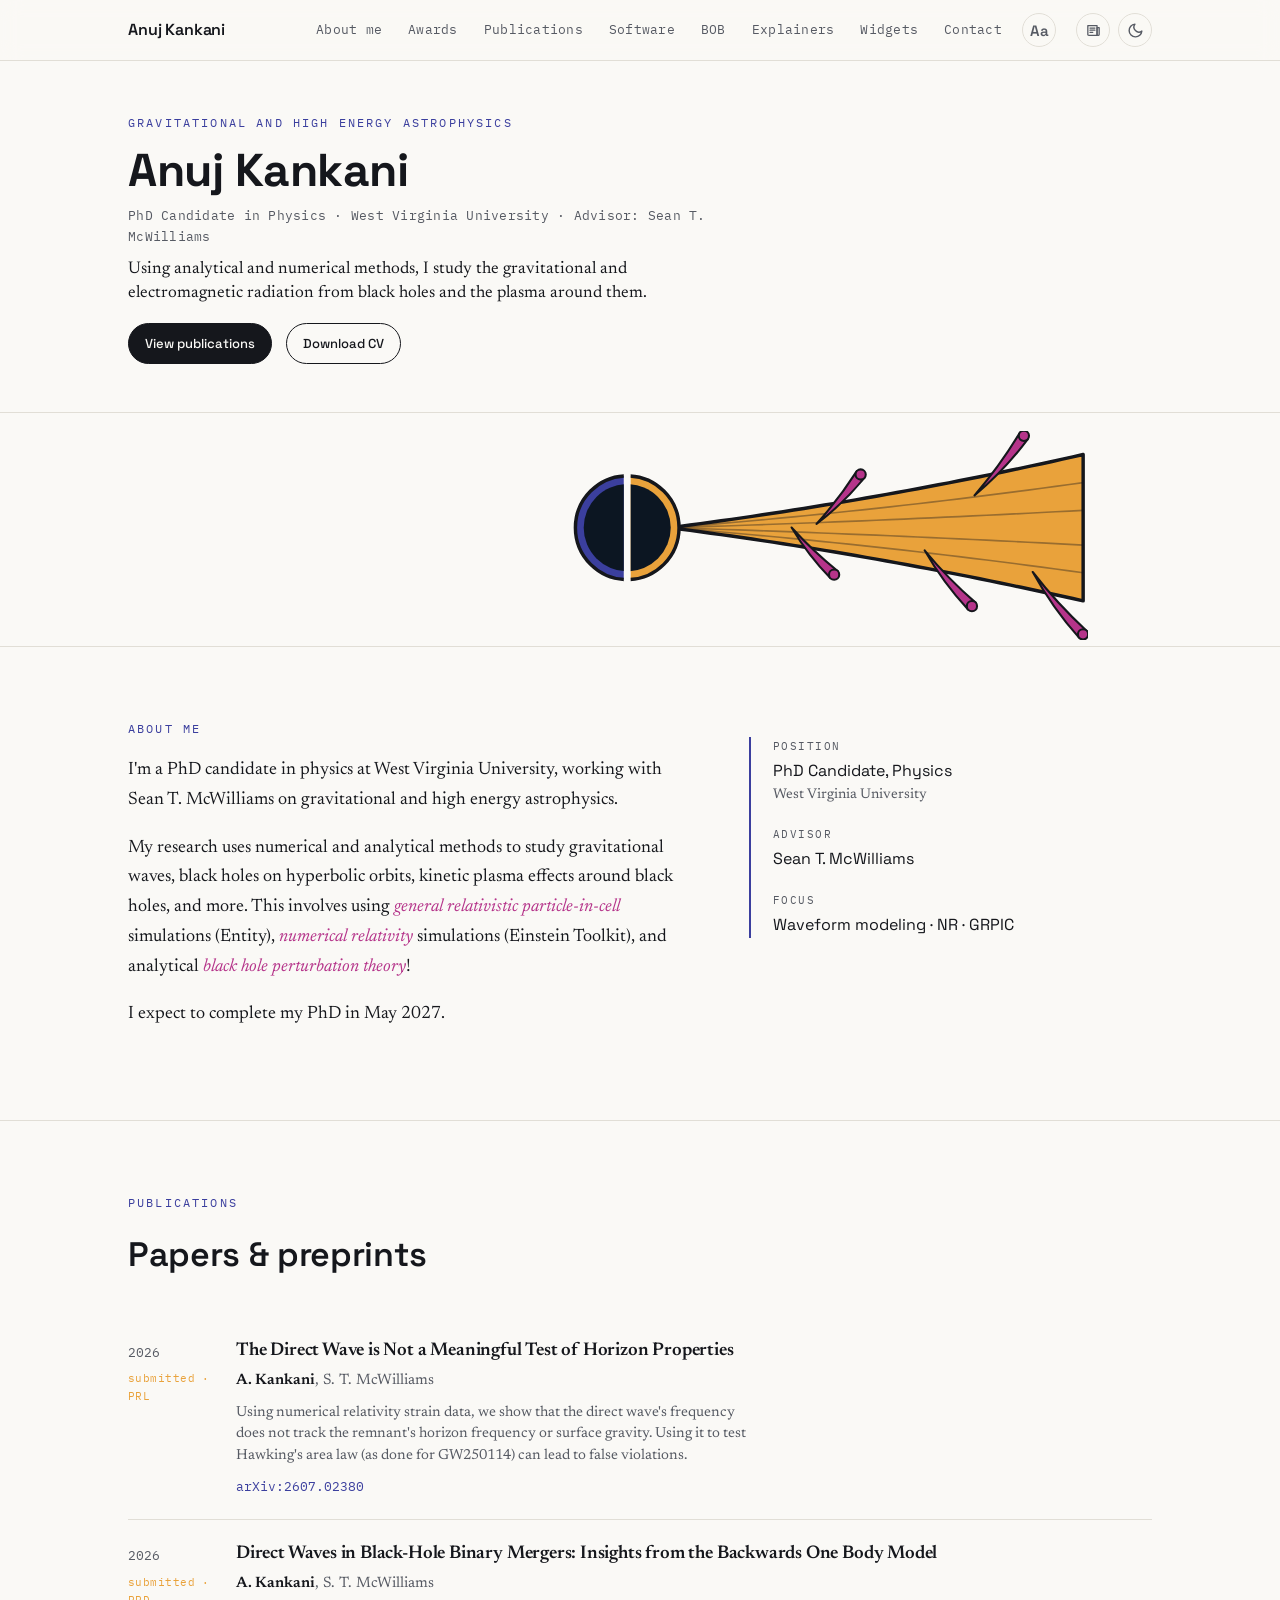
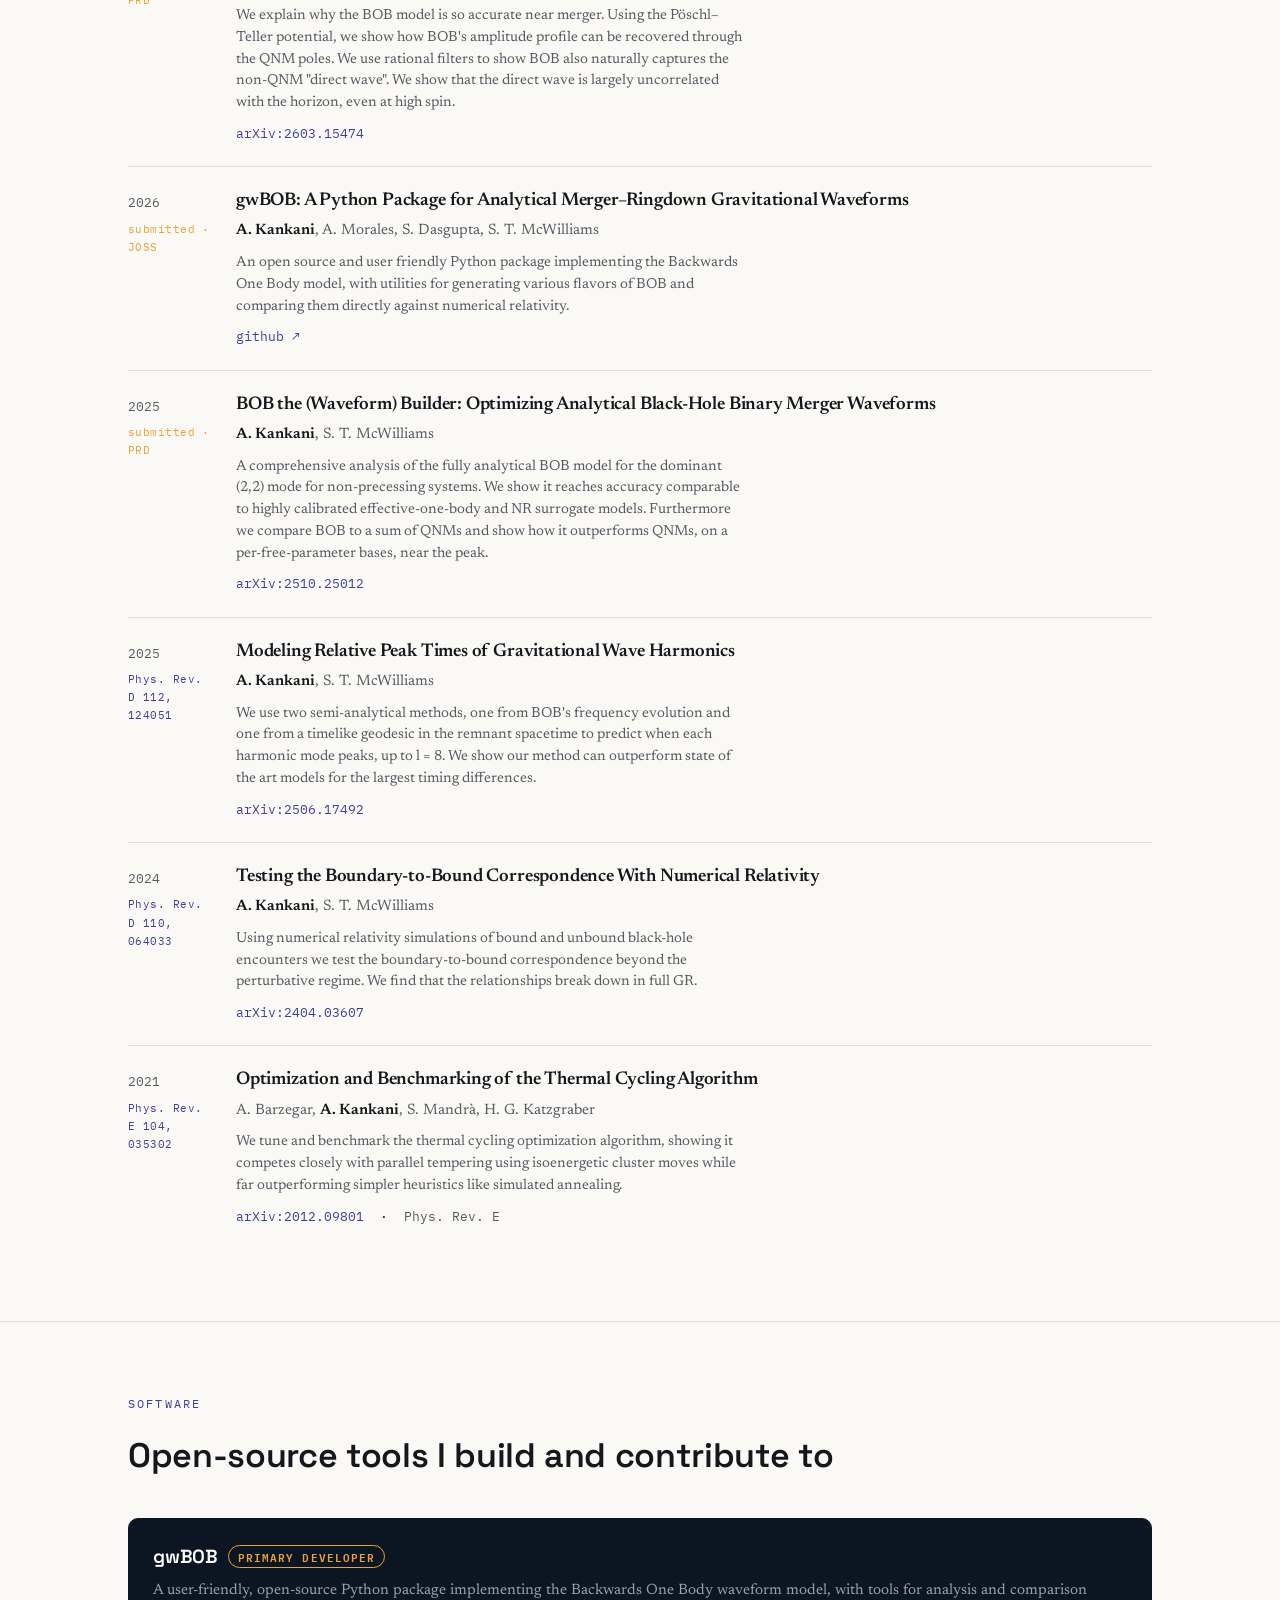
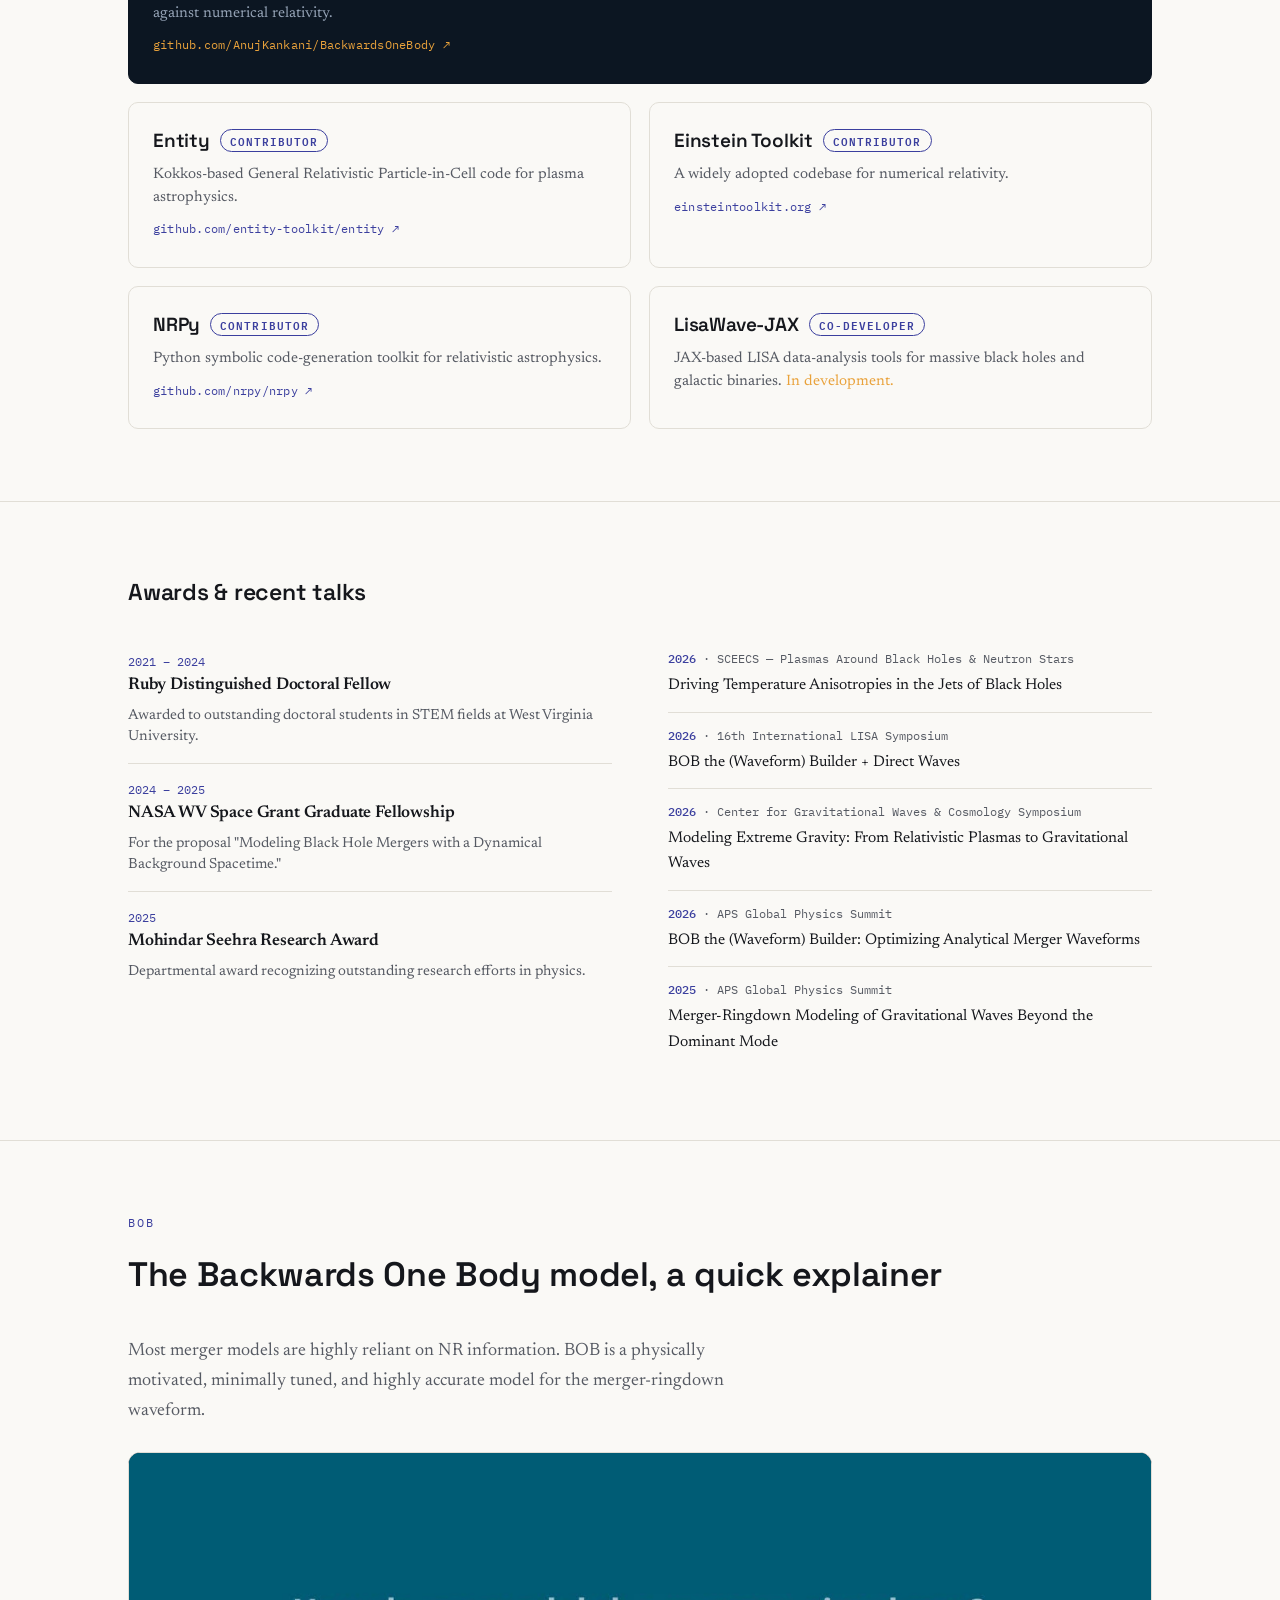
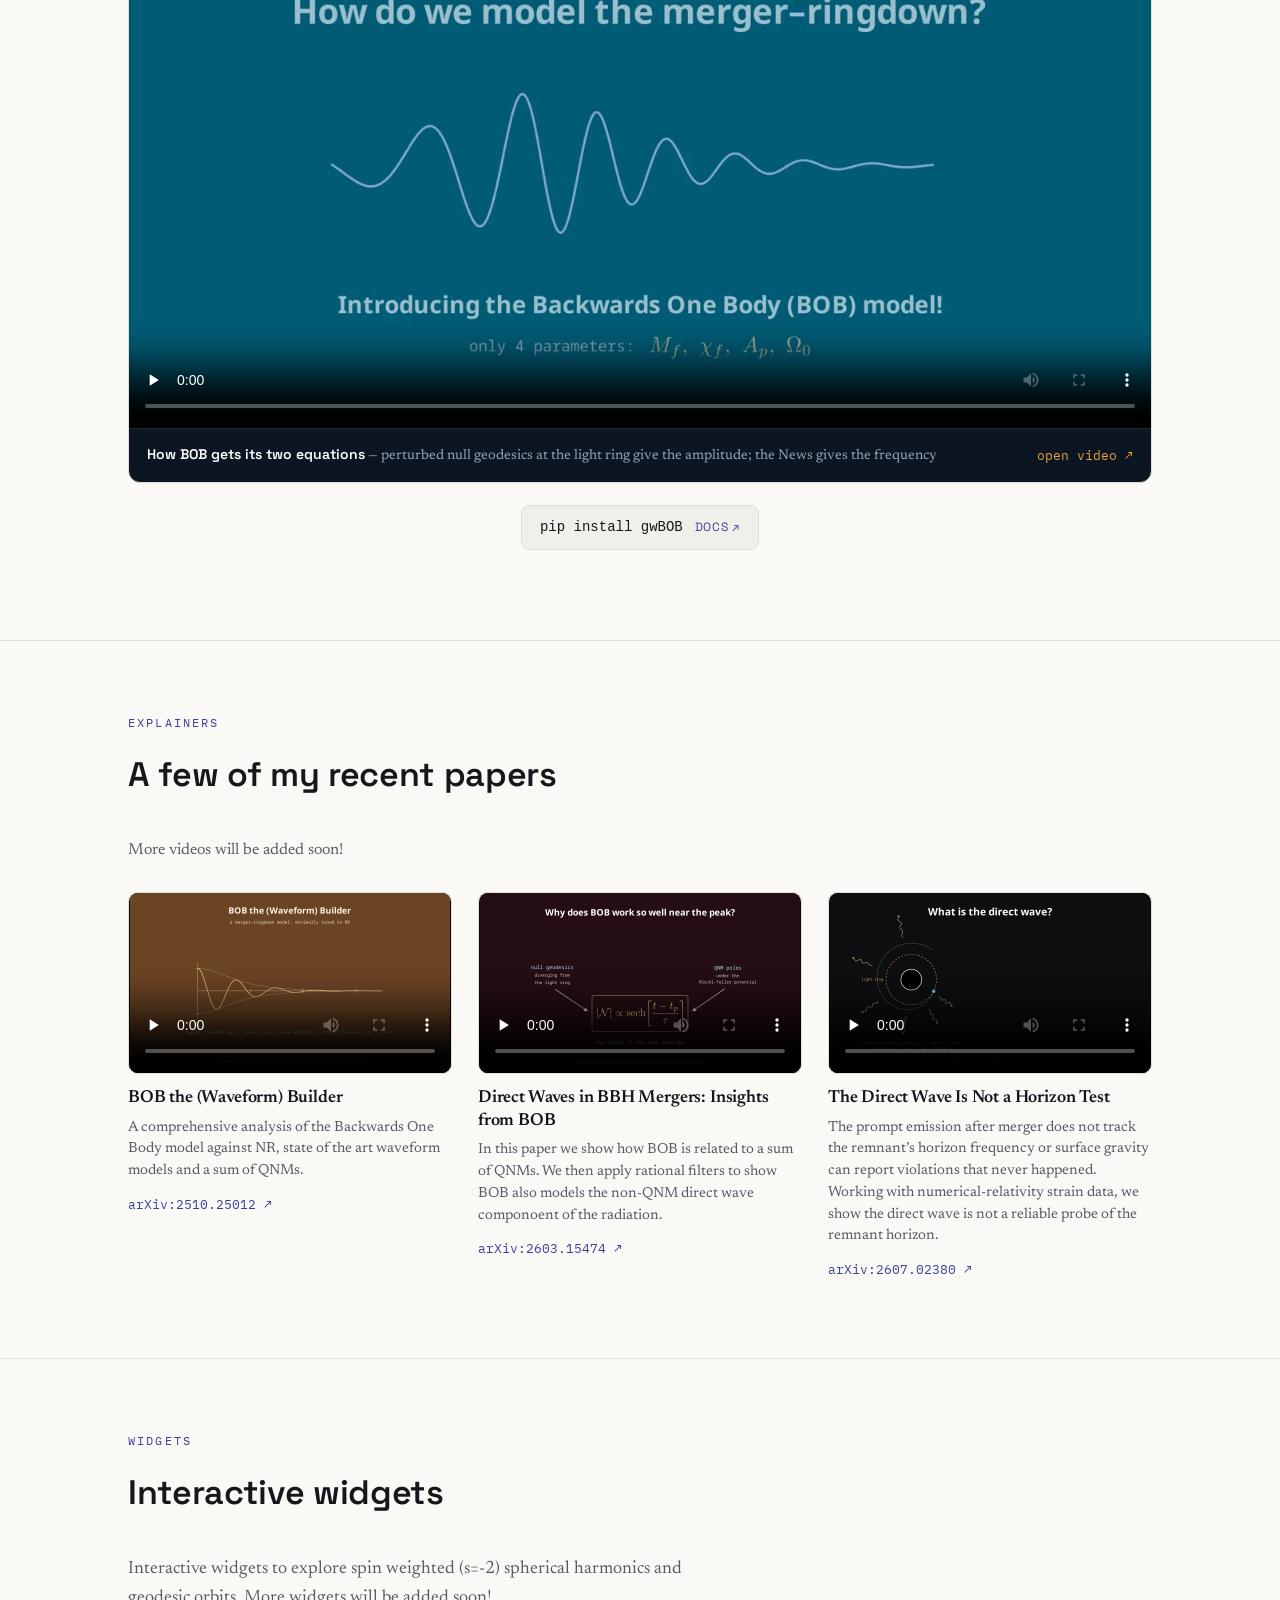
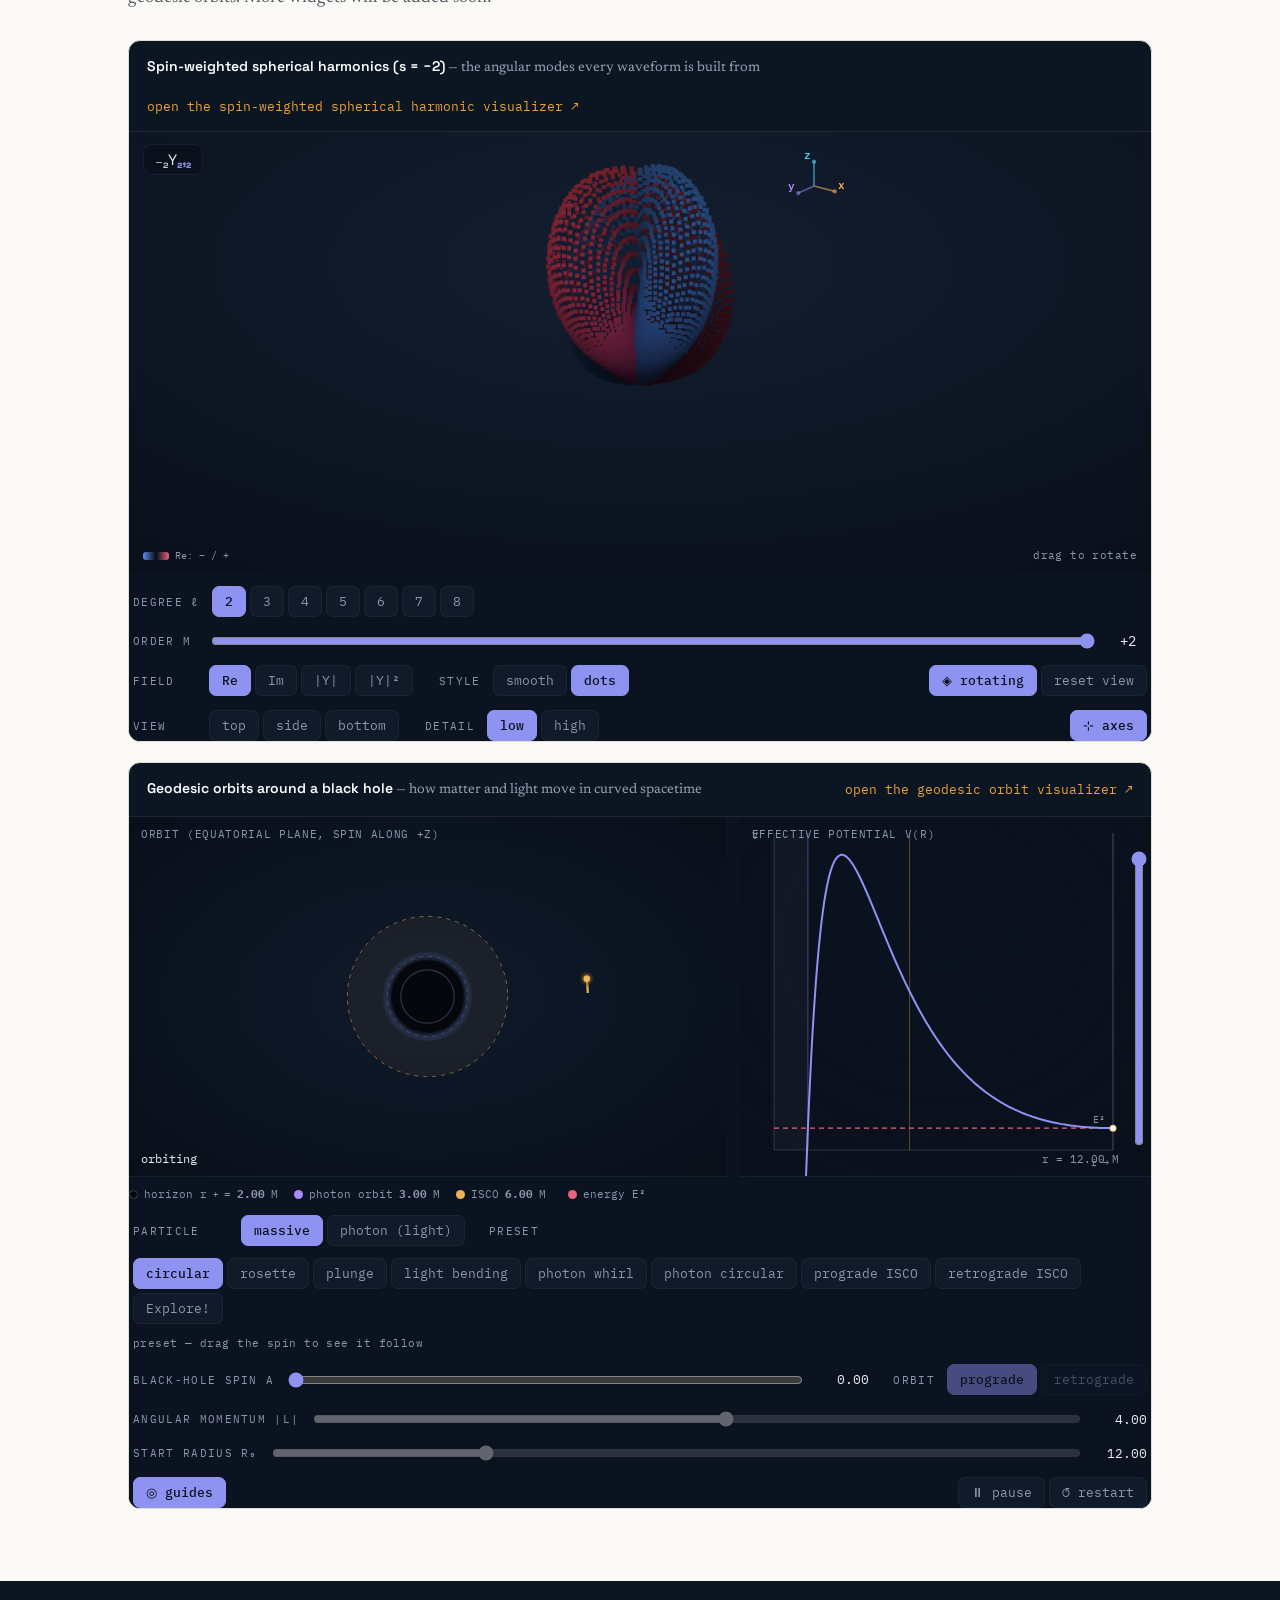
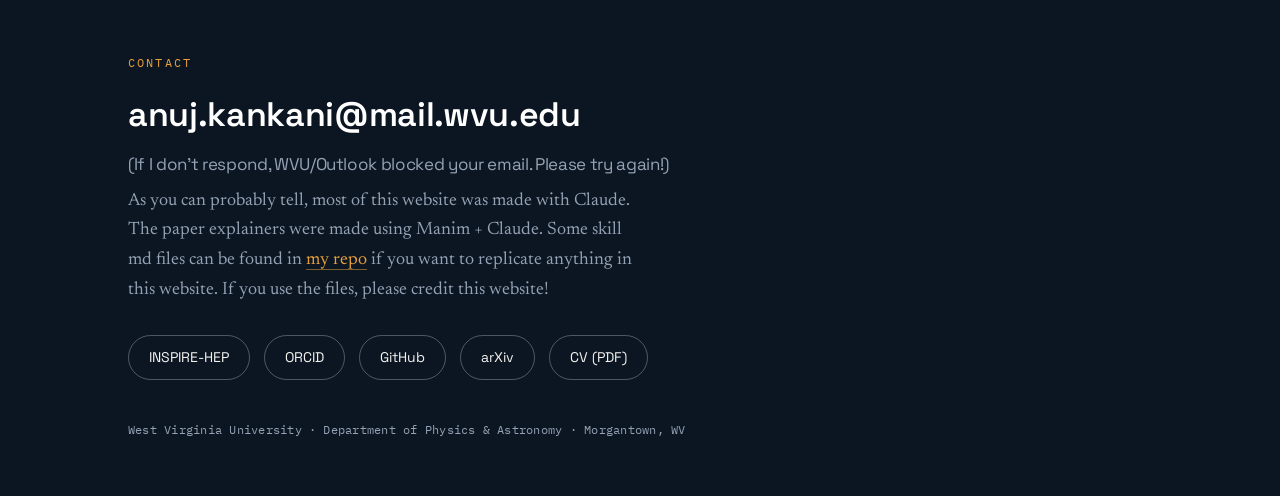
==== commit 4fa3c03c: "paper descriptions" ====
--- a/index.html
+++ b/index.html
@@ -328,7 +328,7 @@
   .type-toggle{position:relative;}
   .type-toggle .tt-a{font-family:var(--f-sans);font-weight:var(--fw-head);font-size:15px;line-height:1;}
   /* Name of the face that was just rolled. Absolutely positioned so it cannot
-     widen the nav -- the bar needs 966px as it is, and a label in flow would
+     widen the nav -- the bar needs 964px as it is, and a label in flow would
      push the breakpoint again. */
   .tt-flash{
     position:absolute;top:calc(100% + 9px);right:0;white-space:nowrap;
@@ -429,7 +429,7 @@
      At 900px and narrower the free column is thinner than the frame plus its
      gutter, so it is removed rather than shrunk -- a 100px-wide photo of a
      person is not worth the bytes. That is a THIRD independent breakpoint,
-     unrelated to the nav's 1007px and the hero figure's 700px; they are not
+     unrelated to the nav's 963px and the hero figure's 700px; they are not
      interchangeable. Measured: the copy's ink ends at a fixed ~656px, so the
      free width is wrap.right - 656, and 172 + 32 gutter needs wrap.right >=
      860, i.e. a viewport of ~900. */
@@ -580,20 +580,37 @@
 
   /* The wave path is emitted hole-first (the generator reverses the point
      order for exactly this reason), so retreating the dash offset reads as the
-     wave streaming outward rather than draining inward. --len is the path's
-     real length, measured with getTotalLength() in the script below. */
+     wave streaming outward rather than draining inward.
+
+     --gw-len is the path's own length and is emitted BY THE GENERATOR as an
+     inline style on the path itself (tools/mkfigure_light.py). It travels with
+     the path, so there is no second copy to drift -- a stronger guarantee than
+     the generator/CSS constant pairs elsewhere in this figure, which the suite
+     has to cross-check.
+
+     It used to be measured in the browser with getTotalLength(). That made a
+     static, committed figure depend on a runtime measurement, and left the
+     wave briefly SOLID between first paint and the end-of-body script.
+
+     There is deliberately no fallback. If the value is ever missing, `var()`
+     is invalid at computed-value time; stroke-dasharray and stroke-dashoffset
+     are INHERITED properties, so that resolves to `none` / `0` and the wave
+     renders solid and complete. That degrades gracefully. A *wrong* fallback
+     would be far worse: a dash length shorter than the path turns
+     `stroke-dasharray: L L` into a repeating pattern and the wave renders as
+     disconnected fragments. Fail solid, never fragmented. */
   .figanim .gw-wave{
-    stroke-dasharray:var(--len) var(--len);
-    stroke-dashoffset:var(--len);
+    stroke-dasharray:var(--gw-len) var(--gw-len);
+    stroke-dashoffset:var(--gw-len);
     animation:railwave 17s linear infinite;
   }
   @keyframes railwave{
-    0%   {stroke-dashoffset:var(--len);opacity:0;}
+    0%   {stroke-dashoffset:var(--gw-len);opacity:0;}
     3%   {opacity:1;}
     27%  {stroke-dashoffset:0;opacity:1;}
     85%  {stroke-dashoffset:0;opacity:1;}
     92%  {stroke-dashoffset:0;opacity:0;}
-    100% {stroke-dashoffset:var(--len);opacity:0;}
+    100% {stroke-dashoffset:var(--gw-len);opacity:0;}
   }
 
   /* The jet grows out of the hole: a clip circle centred on the hole widens
@@ -1078,7 +1095,7 @@
 
          The chirp band this replaced is in git history at 7b35225. -->
     <div class="hero-fig figanim">
-      <svg xmlns="http://www.w3.org/2000/svg" viewBox="-30 100 1297 302" role="img" aria-label="Illustration: a black hole split down the middle. On the left a gravitational wave leaves along the axis; on the right a conical accretion flow runs onto the hole, with particles accelerated at its boundary and escaping across it."><defs><clipPath id="hhL"><rect x="0" y="0" width="595" height="480"/></clipPath><clipPath id="hhR"><rect x="605" y="0" width="1200" height="480"/></clipPath><clipPath id="hjet"><circle class="jet-reveal" cx="600" cy="240" r="2000"/></clipPath></defs><g transform="rotate(0 600 240)"><g clip-path="url(#hhL)"><path class="gw-wave" d="M535.00 240.00L534.19 240.00L533.39 240.00L532.58 240.00L531.77 240.00L530.96 240.00L530.16 240.00L529.35 240.00L528.54 240.00L527.74 240.00L526.93 240.00L526.12 240.00L525.31 240.00L524.51 239.50L523.70 237.70L522.89 235.20L522.09 232.27L521.28 229.16L520.47 226.06L519.66 223.17L518.86 220.67L518.05 218.71L517.24 217.41L516.44 216.88L515.63 217.19L514.82 218.36L514.01 220.40L513.21 223.28L512.40 226.92L511.59 231.24L510.79 236.11L509.98 241.39L509.17 246.92L508.36 252.52L507.56 258.03L506.75 263.25L505.94 268.03L505.14 272.19L504.33 275.61L503.52 278.15L502.71 279.71L501.91 280.23L501.10 279.68L500.29 278.02L499.49 275.30L498.68 271.57L497.87 266.90L497.06 261.41L496.26 255.22L495.45 248.50L494.64 241.40L493.84 234.11L493.03 226.81L492.22 219.70L491.41 212.94L490.61 206.72L489.80 201.20L488.99 196.52L488.19 192.80L487.38 190.15L486.57 188.64L485.76 188.31L484.96 189.19L484.15 191.26L483.34 194.47L482.54 198.78L481.73 204.07L480.92 210.24L480.11 217.16L479.31 224.66L478.50 232.59L477.69 240.76L476.89 249.01L476.08 257.15L475.27 265.00L474.46 272.39L473.66 279.16L472.85 285.17L472.04 290.29L471.24 294.40L470.43 297.43L469.62 299.30L468.81 299.98L468.01 299.45L467.20 297.72L466.39 294.83L465.59 290.84L464.78 285.82L463.97 279.87L463.16 273.11L462.36 265.68L461.55 257.71L460.74 249.36L459.94 240.79L459.13 232.17L458.32 223.65L457.51 215.40L456.71 207.56L455.90 200.29L455.09 193.70L454.29 187.93L453.48 183.06L452.67 179.20L451.86 176.39L451.06 174.70L450.25 174.13L449.44 174.71L448.64 176.41L447.83 179.20L447.02 183.03L446.21 187.83L445.41 193.52L444.60 199.99L443.79 207.13L442.99 214.82L442.18 222.94L441.37 231.34L440.56 239.90L439.76 248.47L438.95 256.91L438.14 265.10L437.34 272.90L436.53 280.19L435.72 286.87L434.91 292.83L434.11 298.00L433.30 302.28L432.49 305.63L431.69 308.01L430.88 309.37L430.07 309.72L429.26 309.04L428.46 307.36L427.65 304.71L426.84 301.14L426.04 296.70L425.23 291.46L424.42 285.50L423.61 278.91L422.81 271.79L422.00 264.24L421.19 256.37L420.39 248.28L419.58 240.10L418.77 231.92L417.96 223.86L417.16 216.03L416.35 208.52L415.54 201.44L414.74 194.87L413.93 188.88L413.12 183.56L412.31 178.97L411.51 175.15L410.70 172.15L409.89 169.99L409.09 168.71L408.28 168.29L407.47 168.75L406.66 170.07L405.86 172.21L405.05 175.16L404.24 178.87L403.44 183.28L402.63 188.34L401.82 193.98L401.01 200.14L400.21 206.73L399.40 213.67L398.59 220.89L397.79 228.30L396.98 235.81L396.17 243.35L395.36 250.82L394.56 258.15L393.75 265.26L392.94 272.07L392.14 278.51L391.33 284.53L390.52 290.06L389.71 295.04L388.91 299.44L388.10 303.21L387.29 306.32L386.49 308.75L385.68 310.48L384.87 311.50L384.06 311.81L383.26 311.41L382.45 310.31L381.64 308.54L380.84 306.12L380.03 303.08L379.22 299.46L378.41 295.29L377.61 290.62L376.80 285.51L375.99 280.00L375.19 274.15L374.38 268.02L373.57 261.67L372.76 255.16L371.96 248.54L371.15 241.89L370.34 235.25L369.54 228.68L368.73 222.25L367.92 216.01L367.11 210.00L366.31 204.28L365.50 198.89L364.69 193.87L363.89 189.26L363.08 185.09L362.27 181.39L361.46 178.19L360.66 175.50L359.85 173.35L359.04 171.73L358.24 170.66L357.43 170.13L356.62 170.15L355.81 170.71L355.01 171.79L354.20 173.39L353.39 175.47L352.59 178.02L351.78 181.02L350.97 184.43L350.16 188.23L349.36 192.37L348.55 196.84L347.74 201.58L346.94 206.57L346.13 211.75L345.32 217.10L344.51 222.58L343.71 228.14L342.90 233.74L342.09 239.35L341.29 244.92L340.48 250.42L339.67 255.82L338.86 261.07L338.06 266.15L337.25 271.02L336.44 275.66L335.64 280.04L334.83 284.13L334.02 287.92L333.21 291.38L332.41 294.49L331.60 297.25L330.79 299.63L329.99 301.64L329.18 303.25L328.37 304.48L327.56 305.32L326.76 305.76L325.95 305.82L325.14 305.49L324.34 304.79L323.53 303.72L322.72 302.30L321.91 300.54L321.11 298.45L320.30 296.06L319.49 293.37L318.69 290.42L317.88 287.21L317.07 283.78L316.26 280.14L315.46 276.31L314.65 272.32L313.84 268.20L313.04 263.97L312.23 259.65L311.42 255.26L310.61 250.83L309.81 246.38L309.00 241.94L308.19 237.53L307.39 233.17L306.58 228.88L305.77 224.67L304.96 220.58L304.16 216.62L303.35 212.80L302.54 209.15L301.74 205.67L300.93 202.38L300.12 199.29L299.31 196.41L298.51 193.76L297.70 191.34L296.89 189.16L296.09 187.23L295.28 185.55L294.47 184.11L293.66 182.94L292.86 182.02L292.05 181.36L291.24 180.95L290.44 180.79L289.63 180.88L288.82 181.22L288.01 181.79L287.21 182.60L286.40 183.63L285.59 184.88L284.79 186.34L283.98 188.00L283.17 189.84L282.36 191.86L281.56 194.05L280.75 196.39L279.94 198.88L279.14 201.50L278.33 204.24L277.52 207.08L276.71 210.02L275.91 213.03L275.10 216.12L274.29 219.26L273.49 222.44L272.68 225.66L271.87 228.89L271.06 232.13L270.26 235.36L269.45 238.57L268.64 241.76L267.84 244.91L267.03 248.00L266.22 251.04L265.41 254.01L264.61 256.90L263.80 259.71L262.99 262.42L262.19 265.03L261.38 267.53L260.57 269.92L259.76 272.19L258.96 274.33L258.15 276.34L257.34 278.22L256.54 279.96L255.73 281.56L254.92 283.01L254.11 284.32L253.31 285.49L252.50 286.50L251.69 287.37L250.89 288.09L250.08 288.67L249.27 289.10L248.46 289.38L247.66 289.52L246.85 289.52L246.04 289.38L245.24 289.11L244.43 288.71L243.62 288.17L242.81 287.52L242.01 286.74L241.20 285.85L240.39 284.85L239.59 283.74L238.78 282.53L237.97 281.23L237.16 279.83L236.36 278.35L235.55 276.80L234.74 275.16L233.94 273.46L233.13 271.70L232.32 269.88L231.51 268.01L230.71 266.10L229.90 264.15L229.09 262.16L228.29 260.15L227.48 258.11L226.67 256.06L225.86 253.99L225.06 251.92L224.25 249.85L223.44 247.78L222.64 245.72L221.83 243.67L221.02 241.64L220.21 239.64L219.41 237.66L218.60 235.71L217.79 233.79L216.99 231.92L216.18 230.08L215.37 228.29L214.56 226.55L213.76 224.86L212.95 223.22L212.14 221.64L211.34 220.12L210.53 218.66L209.72 217.26L208.91 215.92L208.11 214.66L207.30 213.45L206.49 212.32L205.69 211.25L204.88 210.26L204.07 209.33L203.26 208.48L202.46 207.70L201.65 206.99L200.84 206.35L200.04 205.78L199.23 205.28L198.42 204.86L197.61 204.50L196.81 204.21L196.00 203.99L195.19 203.84L194.39 203.75L193.58 203.73L192.77 203.77L191.96 203.87L191.16 204.03L190.35 204.26L189.54 204.54L188.74 204.87L187.93 205.26L187.12 205.70L186.31 206.19L185.51 206.73L184.70 207.32L183.89 207.95L183.09 208.62L182.28 209.33L181.47 210.08L180.66 210.87L179.86 211.69L179.05 212.54L178.24 213.42L177.44 214.32L176.63 215.26L175.82 216.21L175.01 217.19L174.21 218.19L173.40 219.20L172.59 220.23L171.79 221.27L170.98 222.32L170.17 223.38L169.36 224.45L168.56 225.52L167.75 226.59L166.94 227.67L166.14 228.75L165.33 229.83L164.52 230.90L163.71 231.97L162.91 233.03L162.10 234.08L161.29 235.12L160.49 236.16L159.68 237.18L158.87 238.19L158.06 239.18L157.26 240.16L156.45 241.12L155.64 242.06L154.84 242.98L154.03 243.89L153.22 244.77L152.41 245.63L151.61 246.47L150.80 247.29L149.99 248.08L149.19 248.85L148.38 249.59L147.57 250.31L146.76 251.01L145.96 251.67L145.15 252.31L144.34 252.93L143.54 253.52L142.73 254.08L141.92 254.61L141.11 255.12L140.31 255.60L139.50 256.05L138.69 256.47L137.89 256.87L137.08 257.24L136.27 257.58L135.46 257.89L134.66 258.18L133.85 258.45L133.04 258.68L132.24 258.89L131.43 259.08L130.62 259.24L129.81 259.37L129.01 259.48L128.20 259.57L127.39 259.63L126.59 259.67L125.78 259.69L124.97 259.68L124.16 259.66L123.36 259.61L122.55 259.54L121.74 259.46L120.94 259.35L120.13 259.22L119.32 259.08L118.51 258.92L117.71 258.74L116.90 258.55L116.09 258.34L115.29 258.11L114.48 257.87L113.67 257.62L112.86 257.36L112.06 257.08L111.25 256.79L110.44 256.49L109.64 256.18L108.83 255.85L108.02 255.52L107.21 255.19L106.41 254.84L105.60 254.48L104.79 254.12L103.99 253.75L103.18 253.38L102.37 253.00L101.56 252.62L100.76 252.23L99.95 251.84L99.14 251.45L98.34 251.06L97.53 250.66L96.72 250.26L95.91 249.86L95.11 249.46L94.30 249.06L93.49 248.67L92.69 248.27L91.88 247.87L91.07 247.48L90.26 247.09L89.46 246.70L88.65 246.32L87.84 245.94L87.04 245.56L86.23 245.18L85.42 244.82L84.61 244.45L83.81 244.09L83.00 243.74L82.19 243.39L81.39 243.05L80.58 242.72L79.77 242.39L78.96 242.06L78.16 241.75L77.35 241.44L76.54 241.14L75.74 240.84L74.93 240.56L74.12 240.28L73.31 240.01L72.51 239.75L71.70 239.49L70.89 239.24L70.09 239.00L69.28 238.77L68.47 238.55L67.66 238.34L66.86 238.13L66.05 237.93L65.24 237.74L64.44 237.56L63.63 237.39L62.82 237.23L62.01 237.07L61.21 236.92L60.40 236.78L59.59 236.65L58.79 236.53L57.98 236.41L57.17 236.30L56.36 236.20L55.56 236.11L54.75 236.02L53.94 235.95L53.14 235.88L52.33 235.81L51.52 235.76L50.71 235.71L49.91 235.66L49.10 235.63L48.29 235.60L47.49 235.58L46.68 235.56L45.87 235.55L45.06 235.54L44.26 235.54L43.45 235.55L42.64 235.56L41.84 235.58L41.03 235.60L40.22 235.63L39.41 235.66L38.61 235.69L37.80 235.73L36.99 235.78L36.19 235.82L35.38 235.87L34.57 235.93L33.76 235.99L32.96 236.05L32.15 236.11L31.34 236.18L30.54 236.25L29.73 236.32L28.92 236.39L28.11 236.47L27.31 236.54L26.50 236.62L25.69 236.70L24.89 236.79L24.08 236.87L23.27 236.95L22.46 237.04L21.66 237.12L20.85 237.21L20.04 237.29L19.24 237.38L18.43 237.47L17.62 237.55L16.81 237.64L16.01 237.73L15.20 237.81L14.39 237.90L13.59 237.98L12.78 238.06L11.97 238.14L11.16 238.22L10.36 238.30L9.55 238.38L8.74 238.46L7.94 238.54L7.13 238.61L6.32 238.68L5.51 238.75L4.71 238.82L3.90 238.89L3.09 238.95L2.29 239.02L1.48 239.08L0.67 239.14L-0.14 239.20L-0.94 239.25L-1.75 239.31L-2.56 239.36L-3.36 239.41L-4.17 239.45L-4.98 239.50L-5.79 239.54L-6.59 239.58L-7.40 239.62L-8.21 239.65L-9.01 239.69L-9.82 239.72L-10.63 239.75L-11.44 239.78L-12.24 239.80L-13.05 239.83L-13.86 239.85L-14.66 239.87L-15.47 239.89L-16.28 239.90L-17.09 239.92L-17.89 239.93L-18.70 239.95L-19.51 239.96L-20.31 239.96L-21.12 239.97L-21.93 239.98L-22.74 239.98L-23.54 239.99L-24.35 239.99L-25.16 240.00L-25.96 240.00L-26.77 240.00L-27.58 240.00L-28.39 240.00L-29.19 240.00L-30.00 240.00" fill="none" stroke="var(--wave-1)" stroke-width="7" stroke-linecap="round" stroke-linejoin="round"/></g><g clip-path="url(#hhR)"><g class="jet" clip-path="url(#hjet)"><path d="M661.00 240.00L675.98 238.08L690.95 236.11L705.92 234.11L720.90 232.08L735.88 230.00L750.85 227.89L765.83 225.75L780.80 223.56L795.77 221.34L810.75 219.08L825.73 216.79L840.70 214.45L855.67 212.09L870.65 209.68L885.62 207.23L900.60 204.75L915.58 202.24L930.55 199.68L945.52 197.09L960.50 194.46L975.48 191.79L990.45 189.09L1005.42 186.35L1020.40 183.57L1035.38 180.76L1050.35 177.91L1065.33 175.02L1080.30 172.09L1095.28 169.13L1110.25 166.13L1125.22 163.09L1140.20 160.02L1155.17 156.91L1170.15 153.76L1185.12 150.57L1200.10 147.35L1215.08 144.09L1230.05 140.80L1245.03 137.46L1260.00 134.09L1260.00 345.91L1245.03 342.54L1230.05 339.20L1215.08 335.91L1200.10 332.65L1185.12 329.43L1170.15 326.24L1155.17 323.09L1140.20 319.98L1125.22 316.91L1110.25 313.87L1095.28 310.87L1080.30 307.91L1065.33 304.98L1050.35 302.09L1035.38 299.24L1020.40 296.43L1005.42 293.65L990.45 290.91L975.48 288.21L960.50 285.54L945.52 282.91L930.55 280.32L915.58 277.76L900.60 275.25L885.62 272.77L870.65 270.32L855.67 267.91L840.70 265.55L825.73 263.21L810.75 260.92L795.77 258.66L780.80 256.44L765.83 254.25L750.85 252.11L735.88 250.00L720.90 247.92L705.92 245.89L690.95 243.89L675.98 241.92L661.00 240.00Z" fill="var(--wave-3)" stroke="var(--ink)" stroke-width="5.0" stroke-linejoin="round"/><path d="M661.00 240.00L680.97 238.41L700.93 236.79L720.90 235.12L740.87 233.41L760.83 231.66L780.80 229.87L800.77 228.04L820.73 226.17L840.70 224.26L860.67 222.31L880.63 220.32L900.60 218.29L920.57 216.21L940.53 214.10L960.50 211.94L980.47 209.75L1000.43 207.51L1020.40 205.24L1040.37 202.92L1060.33 200.56L1080.30 198.16L1100.27 195.72L1120.23 193.24L1140.20 190.72L1160.17 188.16L1180.13 185.56L1200.10 182.92L1220.07 180.24L1240.03 177.52L1260.00 174.75" fill="none" stroke="var(--ink)" stroke-width="2.4" opacity=".38"/><path d="M661.00 240.00L680.97 239.39L700.93 238.76L720.90 238.12L740.87 237.46L760.83 236.78L780.80 236.09L800.77 235.39L820.73 234.67L840.70 233.93L860.67 233.18L880.63 232.41L900.60 231.62L920.57 230.82L940.53 230.01L960.50 229.18L980.47 228.33L1000.43 227.47L1020.40 226.59L1040.37 225.69L1060.33 224.78L1080.30 223.86L1100.27 222.92L1120.23 221.96L1140.20 220.99L1160.17 220.00L1180.13 219.00L1200.10 217.98L1220.07 216.94L1240.03 215.89L1260.00 214.83" fill="none" stroke="var(--ink)" stroke-width="2.4" opacity=".38"/><path d="M661.00 240.00L680.97 240.61L700.93 241.24L720.90 241.88L740.87 242.54L760.83 243.22L780.80 243.91L800.77 244.61L820.73 245.33L840.70 246.07L860.67 246.82L880.63 247.59L900.60 248.38L920.57 249.18L940.53 249.99L960.50 250.82L980.47 251.67L1000.43 252.53L1020.40 253.41L1040.37 254.31L1060.33 255.22L1080.30 256.14L1100.27 257.08L1120.23 258.04L1140.20 259.01L1160.17 260.00L1180.13 261.00L1200.10 262.02L1220.07 263.06L1240.03 264.11L1260.00 265.17" fill="none" stroke="var(--ink)" stroke-width="2.4" opacity=".38"/><path d="M661.00 240.00L680.97 241.59L700.93 243.21L720.90 244.88L740.87 246.59L760.83 248.34L780.80 250.13L800.77 251.96L820.73 253.83L840.70 255.74L860.67 257.69L880.63 259.68L900.60 261.71L920.57 263.79L940.53 265.90L960.50 268.06L980.47 270.25L1000.43 272.49L1020.40 274.76L1040.37 277.08L1060.33 279.44L1080.30 281.84L1100.27 284.28L1120.23 286.76L1140.20 289.28L1160.17 291.84L1180.13 294.44L1200.10 297.08L1220.07 299.76L1240.03 302.48L1260.00 305.25" fill="none" stroke="var(--ink)" stroke-width="2.4" opacity=".38"/></g><g class="escs" clip-path="url(#hjet)"><g class="esc" style="--esc-dx:0.666;--esc-dy:-0.746;--esc-delay:2.85s"><path d="M943.4 167.9Q912.9 205.0 874.0 234.6Q906.1 198.9 932.3 158.0Z" fill="var(--wave-2)" stroke="var(--ink)" stroke-width="3" stroke-linejoin="round"/><circle cx="937.9" cy="163.0" r="7.4" fill="var(--wave-2)" stroke="var(--ink)" stroke-width="3"/></g><g class="esc" style="--esc-dx:0.638;--esc-dy:-0.770;--esc-delay:5.44s"><path d="M1179.9 111.8Q1146.3 156.7 1102.7 193.3Q1139.2 150.8 1168.5 102.3Z" fill="var(--wave-2)" stroke="var(--ink)" stroke-width="3" stroke-linejoin="round"/><circle cx="1174.2" cy="107.0" r="7.4" fill="var(--wave-2)" stroke="var(--ink)" stroke-width="3"/></g><g class="esc" style="--esc-dx:0.670;--esc-dy:0.742;--esc-delay:2.43s"><path d="M894.0 312.9Q861.9 280.0 837.9 239.7Q868.7 273.8 905.0 303.0Z" fill="var(--wave-2)" stroke="var(--ink)" stroke-width="3" stroke-linejoin="round"/><circle cx="899.5" cy="308.0" r="7.4" fill="var(--wave-2)" stroke="var(--ink)" stroke-width="3"/></g><g class="esc" style="--esc-dx:0.647;--esc-dy:0.763;--esc-delay:4.62s"><path d="M1093.4 358.4Q1057.2 319.6 1030.5 272.7Q1064.2 313.6 1104.7 348.8Z" fill="var(--wave-2)" stroke="var(--ink)" stroke-width="3" stroke-linejoin="round"/><circle cx="1099.0" cy="353.6" r="7.4" fill="var(--wave-2)" stroke="var(--ink)" stroke-width="3"/></g><g class="esc" style="--esc-dx:0.628;--esc-dy:0.778;--esc-delay:6.39s"><path d="M1254.0 399.1Q1215.3 355.8 1187.0 304.1Q1222.4 350.0 1265.6 389.8Z" fill="var(--wave-2)" stroke="var(--ink)" stroke-width="3" stroke-linejoin="round"/><circle cx="1259.8" cy="394.4" r="7.4" fill="var(--wave-2)" stroke="var(--ink)" stroke-width="3"/></g></g></g><g clip-path="url(#hhL)"><circle cx="600" cy="240" r="75" fill="var(--wave-1)" stroke="var(--ink)" stroke-width="5.0"/><circle cx="600" cy="240" r="63" fill="var(--field)"/></g><g clip-path="url(#hhR)"><circle cx="600" cy="240" r="75" fill="var(--wave-3)" stroke="var(--ink)" stroke-width="5.0"/><circle cx="600" cy="240" r="63" fill="var(--field)"/></g></g></svg>
+      <svg xmlns="http://www.w3.org/2000/svg" viewBox="-30 100 1297 302" role="img" aria-label="Illustration: a black hole split down the middle. On the left a gravitational wave leaves along the axis; on the right a conical accretion flow runs onto the hole, with particles accelerated at its boundary and escaping across it."><defs><clipPath id="hhL"><rect x="0" y="0" width="595" height="480"/></clipPath><clipPath id="hhR"><rect x="605" y="0" width="1200" height="480"/></clipPath><clipPath id="hjet"><circle class="jet-reveal" cx="600" cy="240" r="2000"/></clipPath></defs><g transform="rotate(0 600 240)"><g clip-path="url(#hhL)"><path class="gw-wave" style="--gw-len:1763px" d="M535.00 240.00L534.19 240.00L533.39 240.00L532.58 240.00L531.77 240.00L530.96 240.00L530.16 240.00L529.35 240.00L528.54 240.00L527.74 240.00L526.93 240.00L526.12 240.00L525.31 240.00L524.51 239.50L523.70 237.70L522.89 235.20L522.09 232.27L521.28 229.16L520.47 226.06L519.66 223.17L518.86 220.67L518.05 218.71L517.24 217.41L516.44 216.88L515.63 217.19L514.82 218.36L514.01 220.40L513.21 223.28L512.40 226.92L511.59 231.24L510.79 236.11L509.98 241.39L509.17 246.92L508.36 252.52L507.56 258.03L506.75 263.25L505.94 268.03L505.14 272.19L504.33 275.61L503.52 278.15L502.71 279.71L501.91 280.23L501.10 279.68L500.29 278.02L499.49 275.30L498.68 271.57L497.87 266.90L497.06 261.41L496.26 255.22L495.45 248.50L494.64 241.40L493.84 234.11L493.03 226.81L492.22 219.70L491.41 212.94L490.61 206.72L489.80 201.20L488.99 196.52L488.19 192.80L487.38 190.15L486.57 188.64L485.76 188.31L484.96 189.19L484.15 191.26L483.34 194.47L482.54 198.78L481.73 204.07L480.92 210.24L480.11 217.16L479.31 224.66L478.50 232.59L477.69 240.76L476.89 249.01L476.08 257.15L475.27 265.00L474.46 272.39L473.66 279.16L472.85 285.17L472.04 290.29L471.24 294.40L470.43 297.43L469.62 299.30L468.81 299.98L468.01 299.45L467.20 297.72L466.39 294.83L465.59 290.84L464.78 285.82L463.97 279.87L463.16 273.11L462.36 265.68L461.55 257.71L460.74 249.36L459.94 240.79L459.13 232.17L458.32 223.65L457.51 215.40L456.71 207.56L455.90 200.29L455.09 193.70L454.29 187.93L453.48 183.06L452.67 179.20L451.86 176.39L451.06 174.70L450.25 174.13L449.44 174.71L448.64 176.41L447.83 179.20L447.02 183.03L446.21 187.83L445.41 193.52L444.60 199.99L443.79 207.13L442.99 214.82L442.18 222.94L441.37 231.34L440.56 239.90L439.76 248.47L438.95 256.91L438.14 265.10L437.34 272.90L436.53 280.19L435.72 286.87L434.91 292.83L434.11 298.00L433.30 302.28L432.49 305.63L431.69 308.01L430.88 309.37L430.07 309.72L429.26 309.04L428.46 307.36L427.65 304.71L426.84 301.14L426.04 296.70L425.23 291.46L424.42 285.50L423.61 278.91L422.81 271.79L422.00 264.24L421.19 256.37L420.39 248.28L419.58 240.10L418.77 231.92L417.96 223.86L417.16 216.03L416.35 208.52L415.54 201.44L414.74 194.87L413.93 188.88L413.12 183.56L412.31 178.97L411.51 175.15L410.70 172.15L409.89 169.99L409.09 168.71L408.28 168.29L407.47 168.75L406.66 170.07L405.86 172.21L405.05 175.16L404.24 178.87L403.44 183.28L402.63 188.34L401.82 193.98L401.01 200.14L400.21 206.73L399.40 213.67L398.59 220.89L397.79 228.30L396.98 235.81L396.17 243.35L395.36 250.82L394.56 258.15L393.75 265.26L392.94 272.07L392.14 278.51L391.33 284.53L390.52 290.06L389.71 295.04L388.91 299.44L388.10 303.21L387.29 306.32L386.49 308.75L385.68 310.48L384.87 311.50L384.06 311.81L383.26 311.41L382.45 310.31L381.64 308.54L380.84 306.12L380.03 303.08L379.22 299.46L378.41 295.29L377.61 290.62L376.80 285.51L375.99 280.00L375.19 274.15L374.38 268.02L373.57 261.67L372.76 255.16L371.96 248.54L371.15 241.89L370.34 235.25L369.54 228.68L368.73 222.25L367.92 216.01L367.11 210.00L366.31 204.28L365.50 198.89L364.69 193.87L363.89 189.26L363.08 185.09L362.27 181.39L361.46 178.19L360.66 175.50L359.85 173.35L359.04 171.73L358.24 170.66L357.43 170.13L356.62 170.15L355.81 170.71L355.01 171.79L354.20 173.39L353.39 175.47L352.59 178.02L351.78 181.02L350.97 184.43L350.16 188.23L349.36 192.37L348.55 196.84L347.74 201.58L346.94 206.57L346.13 211.75L345.32 217.10L344.51 222.58L343.71 228.14L342.90 233.74L342.09 239.35L341.29 244.92L340.48 250.42L339.67 255.82L338.86 261.07L338.06 266.15L337.25 271.02L336.44 275.66L335.64 280.04L334.83 284.13L334.02 287.92L333.21 291.38L332.41 294.49L331.60 297.25L330.79 299.63L329.99 301.64L329.18 303.25L328.37 304.48L327.56 305.32L326.76 305.76L325.95 305.82L325.14 305.49L324.34 304.79L323.53 303.72L322.72 302.30L321.91 300.54L321.11 298.45L320.30 296.06L319.49 293.37L318.69 290.42L317.88 287.21L317.07 283.78L316.26 280.14L315.46 276.31L314.65 272.32L313.84 268.20L313.04 263.97L312.23 259.65L311.42 255.26L310.61 250.83L309.81 246.38L309.00 241.94L308.19 237.53L307.39 233.17L306.58 228.88L305.77 224.67L304.96 220.58L304.16 216.62L303.35 212.80L302.54 209.15L301.74 205.67L300.93 202.38L300.12 199.29L299.31 196.41L298.51 193.76L297.70 191.34L296.89 189.16L296.09 187.23L295.28 185.55L294.47 184.11L293.66 182.94L292.86 182.02L292.05 181.36L291.24 180.95L290.44 180.79L289.63 180.88L288.82 181.22L288.01 181.79L287.21 182.60L286.40 183.63L285.59 184.88L284.79 186.34L283.98 188.00L283.17 189.84L282.36 191.86L281.56 194.05L280.75 196.39L279.94 198.88L279.14 201.50L278.33 204.24L277.52 207.08L276.71 210.02L275.91 213.03L275.10 216.12L274.29 219.26L273.49 222.44L272.68 225.66L271.87 228.89L271.06 232.13L270.26 235.36L269.45 238.57L268.64 241.76L267.84 244.91L267.03 248.00L266.22 251.04L265.41 254.01L264.61 256.90L263.80 259.71L262.99 262.42L262.19 265.03L261.38 267.53L260.57 269.92L259.76 272.19L258.96 274.33L258.15 276.34L257.34 278.22L256.54 279.96L255.73 281.56L254.92 283.01L254.11 284.32L253.31 285.49L252.50 286.50L251.69 287.37L250.89 288.09L250.08 288.67L249.27 289.10L248.46 289.38L247.66 289.52L246.85 289.52L246.04 289.38L245.24 289.11L244.43 288.71L243.62 288.17L242.81 287.52L242.01 286.74L241.20 285.85L240.39 284.85L239.59 283.74L238.78 282.53L237.97 281.23L237.16 279.83L236.36 278.35L235.55 276.80L234.74 275.16L233.94 273.46L233.13 271.70L232.32 269.88L231.51 268.01L230.71 266.10L229.90 264.15L229.09 262.16L228.29 260.15L227.48 258.11L226.67 256.06L225.86 253.99L225.06 251.92L224.25 249.85L223.44 247.78L222.64 245.72L221.83 243.67L221.02 241.64L220.21 239.64L219.41 237.66L218.60 235.71L217.79 233.79L216.99 231.92L216.18 230.08L215.37 228.29L214.56 226.55L213.76 224.86L212.95 223.22L212.14 221.64L211.34 220.12L210.53 218.66L209.72 217.26L208.91 215.92L208.11 214.66L207.30 213.45L206.49 212.32L205.69 211.25L204.88 210.26L204.07 209.33L203.26 208.48L202.46 207.70L201.65 206.99L200.84 206.35L200.04 205.78L199.23 205.28L198.42 204.86L197.61 204.50L196.81 204.21L196.00 203.99L195.19 203.84L194.39 203.75L193.58 203.73L192.77 203.77L191.96 203.87L191.16 204.03L190.35 204.26L189.54 204.54L188.74 204.87L187.93 205.26L187.12 205.70L186.31 206.19L185.51 206.73L184.70 207.32L183.89 207.95L183.09 208.62L182.28 209.33L181.47 210.08L180.66 210.87L179.86 211.69L179.05 212.54L178.24 213.42L177.44 214.32L176.63 215.26L175.82 216.21L175.01 217.19L174.21 218.19L173.40 219.20L172.59 220.23L171.79 221.27L170.98 222.32L170.17 223.38L169.36 224.45L168.56 225.52L167.75 226.59L166.94 227.67L166.14 228.75L165.33 229.83L164.52 230.90L163.71 231.97L162.91 233.03L162.10 234.08L161.29 235.12L160.49 236.16L159.68 237.18L158.87 238.19L158.06 239.18L157.26 240.16L156.45 241.12L155.64 242.06L154.84 242.98L154.03 243.89L153.22 244.77L152.41 245.63L151.61 246.47L150.80 247.29L149.99 248.08L149.19 248.85L148.38 249.59L147.57 250.31L146.76 251.01L145.96 251.67L145.15 252.31L144.34 252.93L143.54 253.52L142.73 254.08L141.92 254.61L141.11 255.12L140.31 255.60L139.50 256.05L138.69 256.47L137.89 256.87L137.08 257.24L136.27 257.58L135.46 257.89L134.66 258.18L133.85 258.45L133.04 258.68L132.24 258.89L131.43 259.08L130.62 259.24L129.81 259.37L129.01 259.48L128.20 259.57L127.39 259.63L126.59 259.67L125.78 259.69L124.97 259.68L124.16 259.66L123.36 259.61L122.55 259.54L121.74 259.46L120.94 259.35L120.13 259.22L119.32 259.08L118.51 258.92L117.71 258.74L116.90 258.55L116.09 258.34L115.29 258.11L114.48 257.87L113.67 257.62L112.86 257.36L112.06 257.08L111.25 256.79L110.44 256.49L109.64 256.18L108.83 255.85L108.02 255.52L107.21 255.19L106.41 254.84L105.60 254.48L104.79 254.12L103.99 253.75L103.18 253.38L102.37 253.00L101.56 252.62L100.76 252.23L99.95 251.84L99.14 251.45L98.34 251.06L97.53 250.66L96.72 250.26L95.91 249.86L95.11 249.46L94.30 249.06L93.49 248.67L92.69 248.27L91.88 247.87L91.07 247.48L90.26 247.09L89.46 246.70L88.65 246.32L87.84 245.94L87.04 245.56L86.23 245.18L85.42 244.82L84.61 244.45L83.81 244.09L83.00 243.74L82.19 243.39L81.39 243.05L80.58 242.72L79.77 242.39L78.96 242.06L78.16 241.75L77.35 241.44L76.54 241.14L75.74 240.84L74.93 240.56L74.12 240.28L73.31 240.01L72.51 239.75L71.70 239.49L70.89 239.24L70.09 239.00L69.28 238.77L68.47 238.55L67.66 238.34L66.86 238.13L66.05 237.93L65.24 237.74L64.44 237.56L63.63 237.39L62.82 237.23L62.01 237.07L61.21 236.92L60.40 236.78L59.59 236.65L58.79 236.53L57.98 236.41L57.17 236.30L56.36 236.20L55.56 236.11L54.75 236.02L53.94 235.95L53.14 235.88L52.33 235.81L51.52 235.76L50.71 235.71L49.91 235.66L49.10 235.63L48.29 235.60L47.49 235.58L46.68 235.56L45.87 235.55L45.06 235.54L44.26 235.54L43.45 235.55L42.64 235.56L41.84 235.58L41.03 235.60L40.22 235.63L39.41 235.66L38.61 235.69L37.80 235.73L36.99 235.78L36.19 235.82L35.38 235.87L34.57 235.93L33.76 235.99L32.96 236.05L32.15 236.11L31.34 236.18L30.54 236.25L29.73 236.32L28.92 236.39L28.11 236.47L27.31 236.54L26.50 236.62L25.69 236.70L24.89 236.79L24.08 236.87L23.27 236.95L22.46 237.04L21.66 237.12L20.85 237.21L20.04 237.29L19.24 237.38L18.43 237.47L17.62 237.55L16.81 237.64L16.01 237.73L15.20 237.81L14.39 237.90L13.59 237.98L12.78 238.06L11.97 238.14L11.16 238.22L10.36 238.30L9.55 238.38L8.74 238.46L7.94 238.54L7.13 238.61L6.32 238.68L5.51 238.75L4.71 238.82L3.90 238.89L3.09 238.95L2.29 239.02L1.48 239.08L0.67 239.14L-0.14 239.20L-0.94 239.25L-1.75 239.31L-2.56 239.36L-3.36 239.41L-4.17 239.45L-4.98 239.50L-5.79 239.54L-6.59 239.58L-7.40 239.62L-8.21 239.65L-9.01 239.69L-9.82 239.72L-10.63 239.75L-11.44 239.78L-12.24 239.80L-13.05 239.83L-13.86 239.85L-14.66 239.87L-15.47 239.89L-16.28 239.90L-17.09 239.92L-17.89 239.93L-18.70 239.95L-19.51 239.96L-20.31 239.96L-21.12 239.97L-21.93 239.98L-22.74 239.98L-23.54 239.99L-24.35 239.99L-25.16 240.00L-25.96 240.00L-26.77 240.00L-27.58 240.00L-28.39 240.00L-29.19 240.00L-30.00 240.00" fill="none" stroke="var(--wave-1)" stroke-width="7" stroke-linecap="round" stroke-linejoin="round"/></g><g clip-path="url(#hhR)"><g class="jet" clip-path="url(#hjet)"><path d="M661.00 240.00L675.98 238.08L690.95 236.11L705.92 234.11L720.90 232.08L735.88 230.00L750.85 227.89L765.83 225.75L780.80 223.56L795.77 221.34L810.75 219.08L825.73 216.79L840.70 214.45L855.67 212.09L870.65 209.68L885.62 207.23L900.60 204.75L915.58 202.24L930.55 199.68L945.52 197.09L960.50 194.46L975.48 191.79L990.45 189.09L1005.42 186.35L1020.40 183.57L1035.38 180.76L1050.35 177.91L1065.33 175.02L1080.30 172.09L1095.28 169.13L1110.25 166.13L1125.22 163.09L1140.20 160.02L1155.17 156.91L1170.15 153.76L1185.12 150.57L1200.10 147.35L1215.08 144.09L1230.05 140.80L1245.03 137.46L1260.00 134.09L1260.00 345.91L1245.03 342.54L1230.05 339.20L1215.08 335.91L1200.10 332.65L1185.12 329.43L1170.15 326.24L1155.17 323.09L1140.20 319.98L1125.22 316.91L1110.25 313.87L1095.28 310.87L1080.30 307.91L1065.33 304.98L1050.35 302.09L1035.38 299.24L1020.40 296.43L1005.42 293.65L990.45 290.91L975.48 288.21L960.50 285.54L945.52 282.91L930.55 280.32L915.58 277.76L900.60 275.25L885.62 272.77L870.65 270.32L855.67 267.91L840.70 265.55L825.73 263.21L810.75 260.92L795.77 258.66L780.80 256.44L765.83 254.25L750.85 252.11L735.88 250.00L720.90 247.92L705.92 245.89L690.95 243.89L675.98 241.92L661.00 240.00Z" fill="var(--wave-3)" stroke="var(--ink)" stroke-width="5.0" stroke-linejoin="round"/><path d="M661.00 240.00L680.97 238.41L700.93 236.79L720.90 235.12L740.87 233.41L760.83 231.66L780.80 229.87L800.77 228.04L820.73 226.17L840.70 224.26L860.67 222.31L880.63 220.32L900.60 218.29L920.57 216.21L940.53 214.10L960.50 211.94L980.47 209.75L1000.43 207.51L1020.40 205.24L1040.37 202.92L1060.33 200.56L1080.30 198.16L1100.27 195.72L1120.23 193.24L1140.20 190.72L1160.17 188.16L1180.13 185.56L1200.10 182.92L1220.07 180.24L1240.03 177.52L1260.00 174.75" fill="none" stroke="var(--ink)" stroke-width="2.4" opacity=".38"/><path d="M661.00 240.00L680.97 239.39L700.93 238.76L720.90 238.12L740.87 237.46L760.83 236.78L780.80 236.09L800.77 235.39L820.73 234.67L840.70 233.93L860.67 233.18L880.63 232.41L900.60 231.62L920.57 230.82L940.53 230.01L960.50 229.18L980.47 228.33L1000.43 227.47L1020.40 226.59L1040.37 225.69L1060.33 224.78L1080.30 223.86L1100.27 222.92L1120.23 221.96L1140.20 220.99L1160.17 220.00L1180.13 219.00L1200.10 217.98L1220.07 216.94L1240.03 215.89L1260.00 214.83" fill="none" stroke="var(--ink)" stroke-width="2.4" opacity=".38"/><path d="M661.00 240.00L680.97 240.61L700.93 241.24L720.90 241.88L740.87 242.54L760.83 243.22L780.80 243.91L800.77 244.61L820.73 245.33L840.70 246.07L860.67 246.82L880.63 247.59L900.60 248.38L920.57 249.18L940.53 249.99L960.50 250.82L980.47 251.67L1000.43 252.53L1020.40 253.41L1040.37 254.31L1060.33 255.22L1080.30 256.14L1100.27 257.08L1120.23 258.04L1140.20 259.01L1160.17 260.00L1180.13 261.00L1200.10 262.02L1220.07 263.06L1240.03 264.11L1260.00 265.17" fill="none" stroke="var(--ink)" stroke-width="2.4" opacity=".38"/><path d="M661.00 240.00L680.97 241.59L700.93 243.21L720.90 244.88L740.87 246.59L760.83 248.34L780.80 250.13L800.77 251.96L820.73 253.83L840.70 255.74L860.67 257.69L880.63 259.68L900.60 261.71L920.57 263.79L940.53 265.90L960.50 268.06L980.47 270.25L1000.43 272.49L1020.40 274.76L1040.37 277.08L1060.33 279.44L1080.30 281.84L1100.27 284.28L1120.23 286.76L1140.20 289.28L1160.17 291.84L1180.13 294.44L1200.10 297.08L1220.07 299.76L1240.03 302.48L1260.00 305.25" fill="none" stroke="var(--ink)" stroke-width="2.4" opacity=".38"/></g><g class="escs" clip-path="url(#hjet)"><g class="esc" style="--esc-dx:0.666;--esc-dy:-0.746;--esc-delay:2.85s"><path d="M943.4 167.9Q912.9 205.0 874.0 234.6Q906.1 198.9 932.3 158.0Z" fill="var(--wave-2)" stroke="var(--ink)" stroke-width="3" stroke-linejoin="round"/><circle cx="937.9" cy="163.0" r="7.4" fill="var(--wave-2)" stroke="var(--ink)" stroke-width="3"/></g><g class="esc" style="--esc-dx:0.638;--esc-dy:-0.770;--esc-delay:5.44s"><path d="M1179.9 111.8Q1146.3 156.7 1102.7 193.3Q1139.2 150.8 1168.5 102.3Z" fill="var(--wave-2)" stroke="var(--ink)" stroke-width="3" stroke-linejoin="round"/><circle cx="1174.2" cy="107.0" r="7.4" fill="var(--wave-2)" stroke="var(--ink)" stroke-width="3"/></g><g class="esc" style="--esc-dx:0.670;--esc-dy:0.742;--esc-delay:2.43s"><path d="M894.0 312.9Q861.9 280.0 837.9 239.7Q868.7 273.8 905.0 303.0Z" fill="var(--wave-2)" stroke="var(--ink)" stroke-width="3" stroke-linejoin="round"/><circle cx="899.5" cy="308.0" r="7.4" fill="var(--wave-2)" stroke="var(--ink)" stroke-width="3"/></g><g class="esc" style="--esc-dx:0.647;--esc-dy:0.763;--esc-delay:4.62s"><path d="M1093.4 358.4Q1057.2 319.6 1030.5 272.7Q1064.2 313.6 1104.7 348.8Z" fill="var(--wave-2)" stroke="var(--ink)" stroke-width="3" stroke-linejoin="round"/><circle cx="1099.0" cy="353.6" r="7.4" fill="var(--wave-2)" stroke="var(--ink)" stroke-width="3"/></g><g class="esc" style="--esc-dx:0.628;--esc-dy:0.778;--esc-delay:6.39s"><path d="M1254.0 399.1Q1215.3 355.8 1187.0 304.1Q1222.4 350.0 1265.6 389.8Z" fill="var(--wave-2)" stroke="var(--ink)" stroke-width="3" stroke-linejoin="round"/><circle cx="1259.8" cy="394.4" r="7.4" fill="var(--wave-2)" stroke="var(--ink)" stroke-width="3"/></g></g></g><g clip-path="url(#hhL)"><circle cx="600" cy="240" r="75" fill="var(--wave-1)" stroke="var(--ink)" stroke-width="5.0"/><circle cx="600" cy="240" r="63" fill="var(--field)"/></g><g clip-path="url(#hhR)"><circle cx="600" cy="240" r="75" fill="var(--wave-3)" stroke="var(--ink)" stroke-width="5.0"/><circle cx="600" cy="240" r="63" fill="var(--field)"/></g></g></svg>
     </div>
   </div>
 </header>
@@ -1114,7 +1131,7 @@
       <div>
         <h3>The Direct Wave is Not a Meaningful Test of Horizon Properties</h3>
         <p class="authors"><strong>A. Kankani</strong>, S. T. McWilliams</p>
-        <p class="pub-desc">Using numerical-relativity strain data, we show that the direct wave's frequency does not track the remnant's horizon frequency or surface gravity. Using it to test Hawking's area law (as done for GW250114) can signal violations where none exist.</p>
+        <p class="pub-desc">Using numerical relativity strain data, we show that the direct wave's frequency does not track the remnant's horizon frequency or surface gravity. Using it to test Hawking's area law (as done for GW250114) can lead to false violations.</p>
         <div class="links"><a href="https://arxiv.org/abs/2607.02380">arXiv:2607.02380</a></div>
       </div>
     </div>
@@ -1124,7 +1141,7 @@
       <div>
         <h3>Direct Waves in Black-Hole Binary Mergers: Insights from the Backwards One Body Model</h3>
         <p class="authors"><strong>A. Kankani</strong>, S. T. McWilliams</p>
-        <p class="pub-desc">Explains why the BOB model is so accurate near merger: a Pöschl–Teller analysis links quasinormal-mode poles to BOB's amplitude profile, and rational filters show BOB naturally captures the non-QNM "direct wave" — a component largely uncorrelated with the horizon, even at high spin.</p>
+        <p class="pub-desc">We explain why the BOB model is so accurate near merger. Using the Pöschl–Teller potential, we show how BOB's amplitude profile can be recovered through the QNM poles. We use rational filters to show BOB also naturally captures the non-QNM "direct wave". We show that the direct wave is largely uncorrelated with the horizon, even at high spin.</p>
         <div class="links"><a href="https://arxiv.org/abs/2603.15474">arXiv:2603.15474</a></div>
       </div>
     </div>
@@ -1134,7 +1151,7 @@
       <div>
         <h3>gwBOB: A Python Package for Analytical Merger–Ringdown Gravitational Waveforms</h3>
         <p class="authors"><strong>A. Kankani</strong>, A. Morales, S. Dasgupta, S. T. McWilliams</p>
-        <p class="pub-desc">An open-source Python package (which I lead) implementing the Backwards One Body model, with utilities for generating merger–ringdown waveforms and comparing them directly against numerical relativity.</p>
+        <p class="pub-desc">An open source and user friendly Python package implementing the Backwards One Body model, with utilities for generating various flavors of BOB and comparing them directly against numerical relativity.</p>
         <div class="links"><a href="https://github.com/AnujKankani/BackwardsOneBody">github ↗</a></div>
       </div>
     </div>
@@ -1144,7 +1161,7 @@
       <div>
         <h3>BOB the (Waveform) Builder: Optimizing Analytical Black-Hole Binary Merger Waveforms</h3>
         <p class="authors"><strong>A. Kankani</strong>, S. T. McWilliams</p>
-        <p class="pub-desc">A comprehensive validation of the fully analytical BOB model for the dominant (2,2) mode, showing it reaches accuracy comparable to highly calibrated effective-one-body and NR surrogate models — while staying accurate in sparsely-sampled regions of parameter space because it is minimally tuned.</p>
+        <p class="pub-desc">A comprehensive analysis of the fully analytical BOB model for the dominant (2,2) mode for non-precessing systems. We show it reaches accuracy comparable to highly calibrated effective-one-body and NR surrogate models. Furthermore we compare BOB to a sum of QNMs and show how it outperforms QNMs, on a per-free-parameter bases, near the peak. </p>
         <div class="links"><a href="https://arxiv.org/abs/2510.25012">arXiv:2510.25012</a></div>
       </div>
     </div>
@@ -1154,7 +1171,7 @@
       <div>
         <h3>Modeling Relative Peak Times of Gravitational Wave Harmonics</h3>
         <p class="authors"><strong>A. Kankani</strong>, S. T. McWilliams</p>
-        <p class="pub-desc">Two semi-analytical methods — one from BOB's frequency evolution, one from a timelike geodesic in the remnant spacetime — that predict when each harmonic mode peaks, matching the SXS catalog to within about 1 M for l = |m| modes up to l = 8.</p>
+        <p class="pub-desc">We use two semi-analytical methods, one from BOB's frequency evolution and one from a timelike geodesic in the remnant spacetime to predict when each harmonic mode peaks, up to l = 8. We show our method can outperform state of the art models for the largest timing differences.</p>
         <div class="links"><a href="https://arxiv.org/abs/2506.17492">arXiv:2506.17492</a></div>
       </div>
     </div>
@@ -1164,7 +1181,7 @@
       <div>
         <h3>Testing the Boundary-to-Bound Correspondence With Numerical Relativity</h3>
         <p class="authors"><strong>A. Kankani</strong>, S. T. McWilliams</p>
-        <p class="pub-desc">Runs a large suite of numerical-relativity simulations of bound and unbound black-hole encounters to test the boundary-to-bound correspondence beyond the perturbative regime, finding that the relationships break down across a wide range of eccentricities — a clear limit on where they apply.</p>
+        <p class="pub-desc">Using numerical relativity simulations of bound and unbound black-hole encounters we test the boundary-to-bound correspondence beyond the perturbative regime. We find that the relationships break down in full GR.</p>
         <div class="links"><a href="https://arxiv.org/abs/2404.03607">arXiv:2404.03607</a></div>
       </div>
     </div>
@@ -1174,7 +1191,7 @@
       <div>
         <h3>Optimization and Benchmarking of the Thermal Cycling Algorithm</h3>
         <p class="authors">A. Barzegar, <strong>A. Kankani</strong>, S. Mandrà, H. G. Katzgraber</p>
-        <p class="pub-desc">An undergraduate project tuning and benchmarking the thermal cycling optimization algorithm, showing it competes closely with parallel tempering using isoenergetic cluster moves while far outperforming simpler heuristics like simulated annealing.</p>
+        <p class="pub-desc">We tune and benchmark the thermal cycling optimization algorithm, showing it competes closely with parallel tempering using isoenergetic cluster moves while far outperforming simpler heuristics like simulated annealing.</p>
         <div class="links"><a href="https://arxiv.org/abs/2012.09801">arXiv:2012.09801</a> · <span style="color:var(--ink-soft)">Phys. Rev. E</span></div>
       </div>
     </div>
@@ -1569,23 +1586,14 @@
     });
   })();
 
-  /* Hero figure animation support. Measures the wave's real path length for
-     the dash animation, and stops the whole thing while the figure is
-     scrolled out of view. CSS-driven; this only sets a property and toggles a
-     class. No rAF loop. */
+  /* Hero figure animation support: stops everything while the figure is
+     scrolled out of view. CSS-driven; this only toggles a class. No rAF loop.
+
+     It no longer measures the wave. The dash length is emitted by the
+     generator as --gw-len on the path itself, so the figure animates
+     correctly before this script runs and if it never runs at all. */
   (function(){
     var figs=[].slice.call(document.querySelectorAll('.figanim'));
-    function measure(){
-      figs.forEach(function(fig){
-        var wave=fig.querySelector('.gw-wave');
-        if(!wave || !wave.getTotalLength) return;
-        try{
-          var L=Math.ceil(wave.getTotalLength());
-          if(L) wave.style.setProperty('--len', L+'px');
-        }catch(e){}
-      });
-    }
-    measure();
 
 
     // Everything animated in the hero must stop when scrolled past -- golden
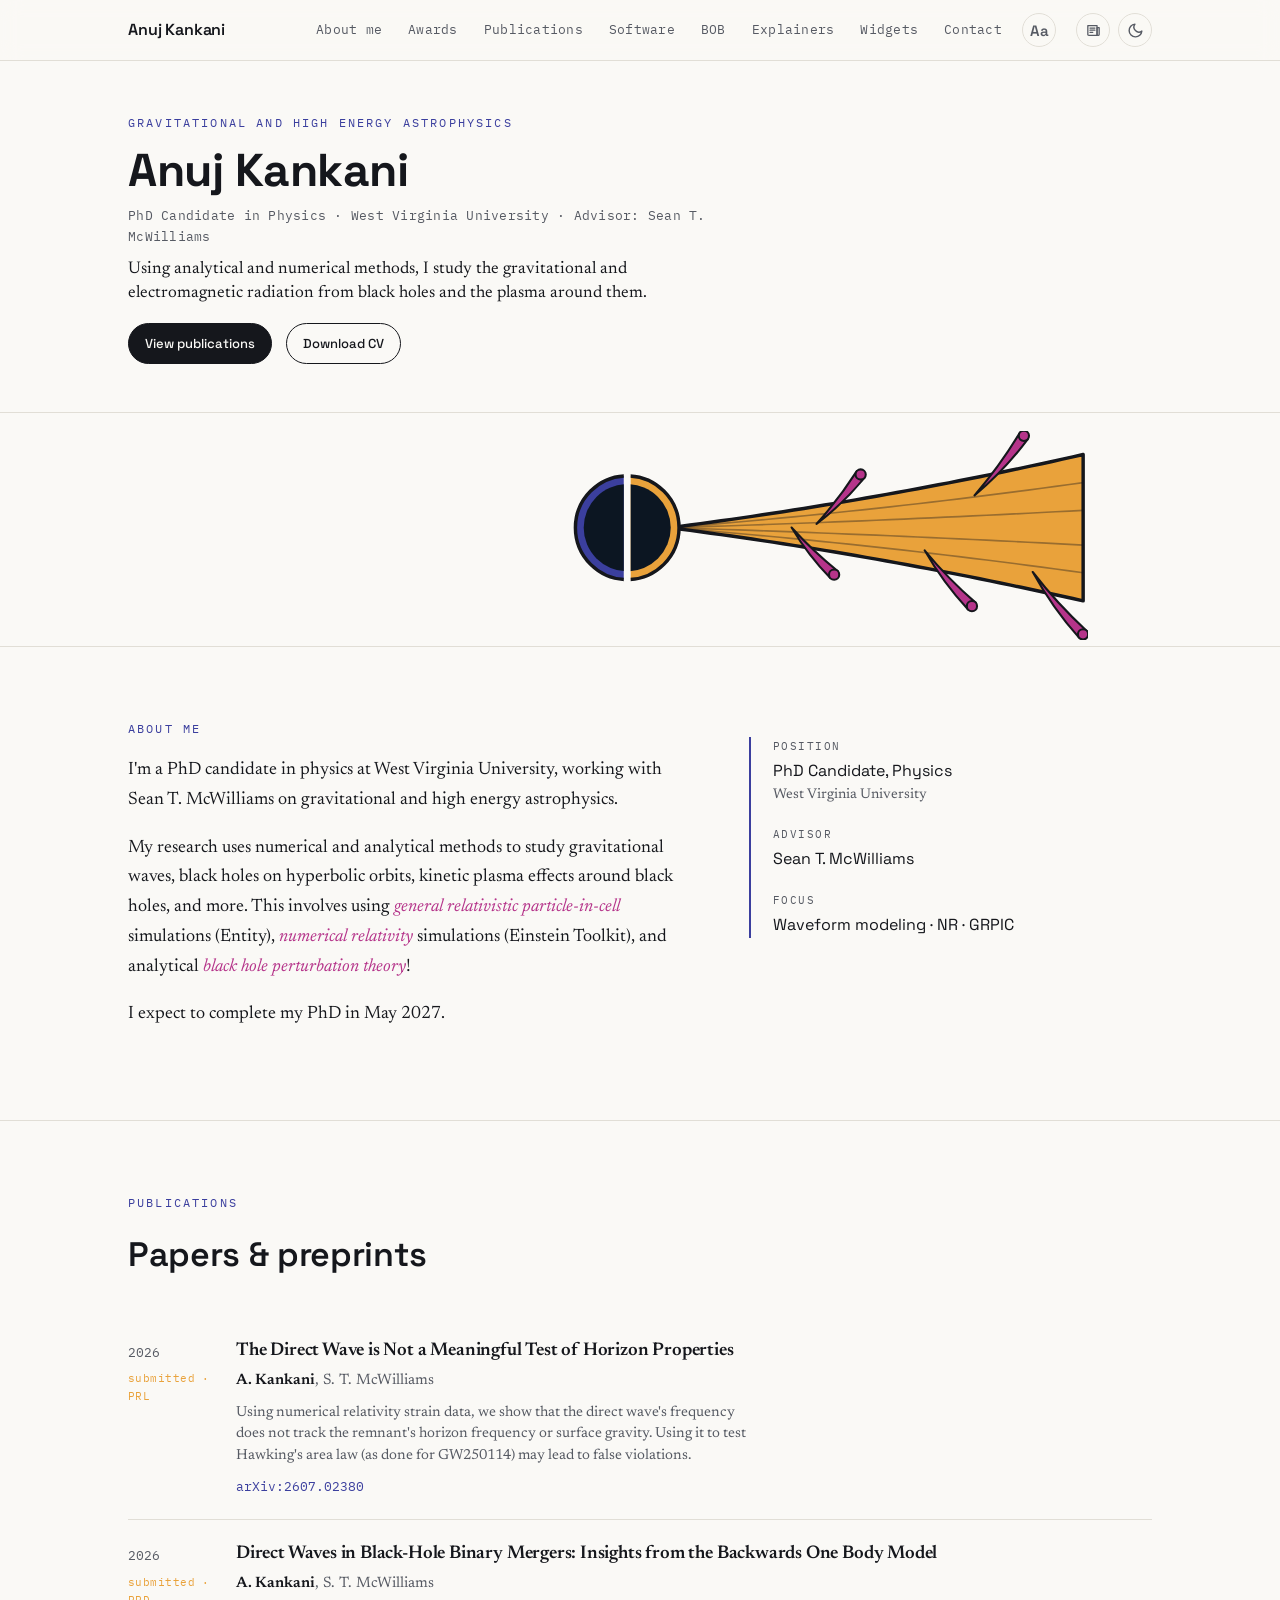
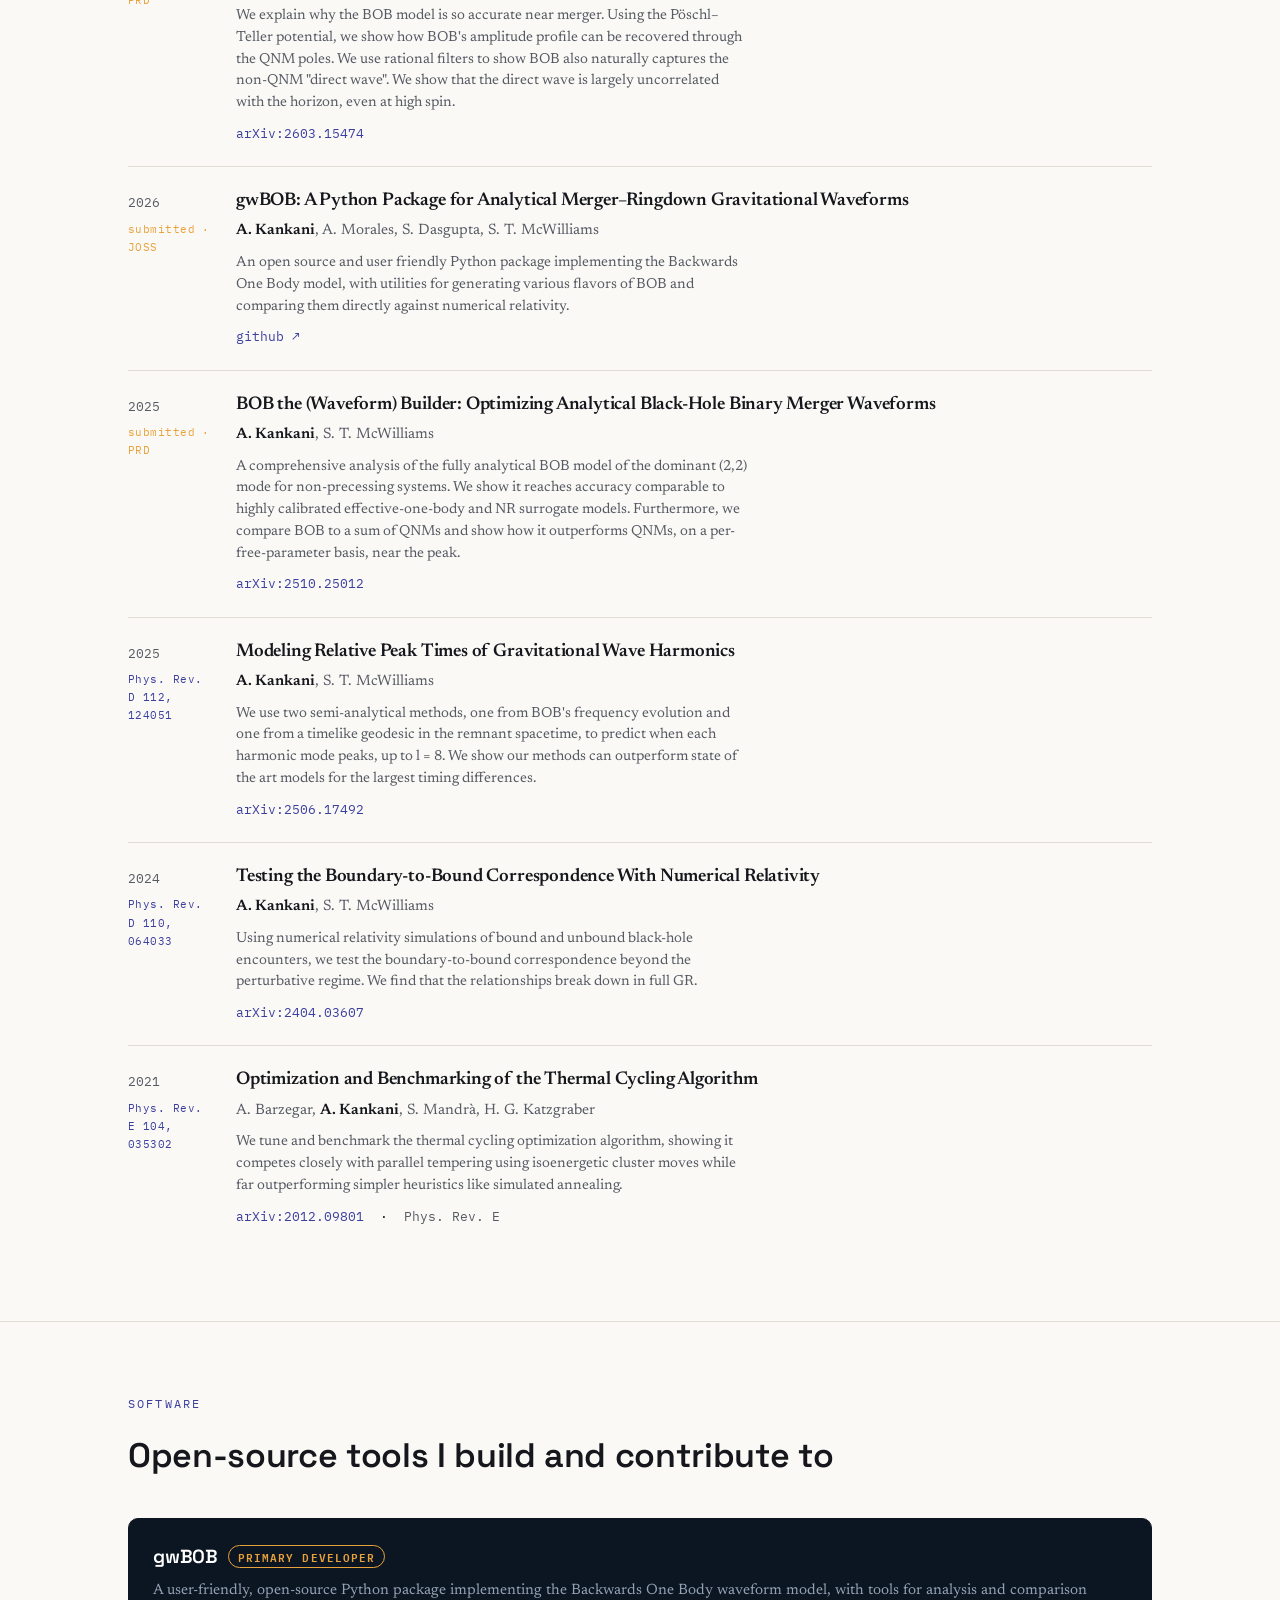
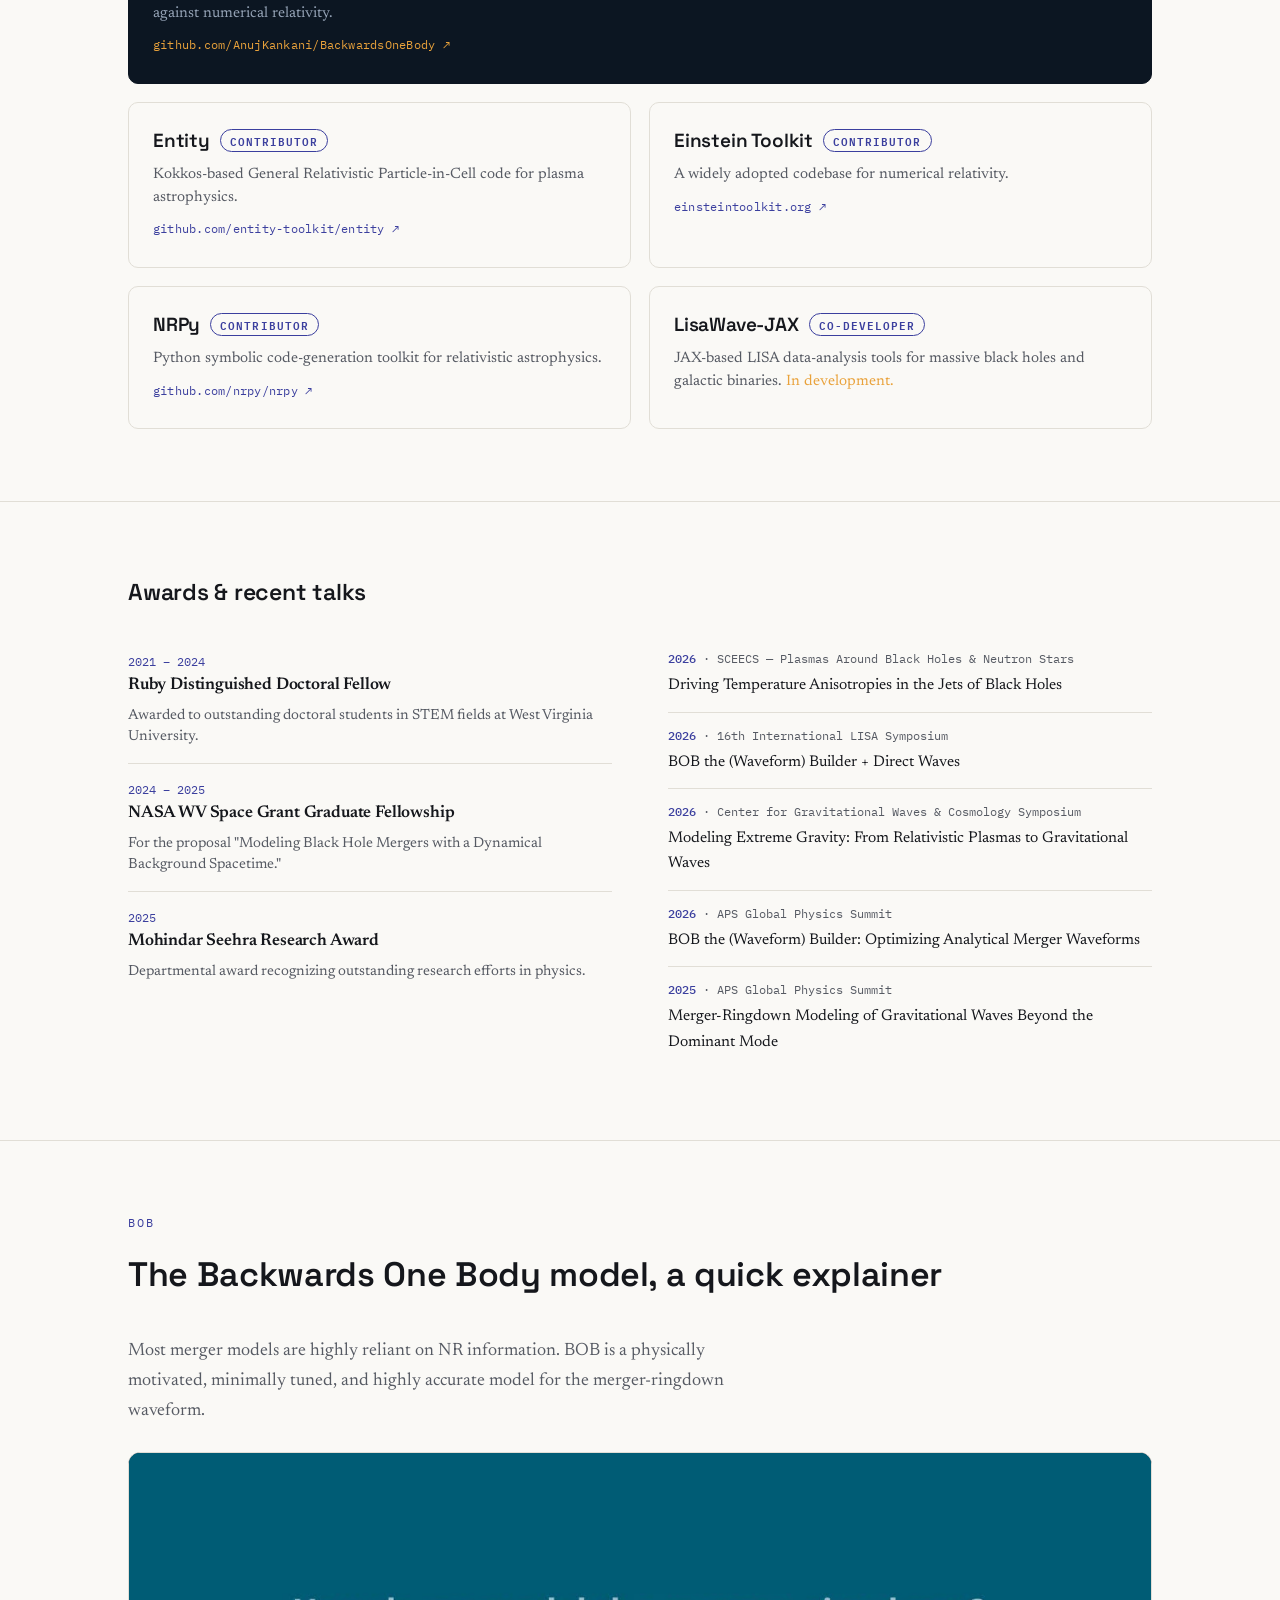
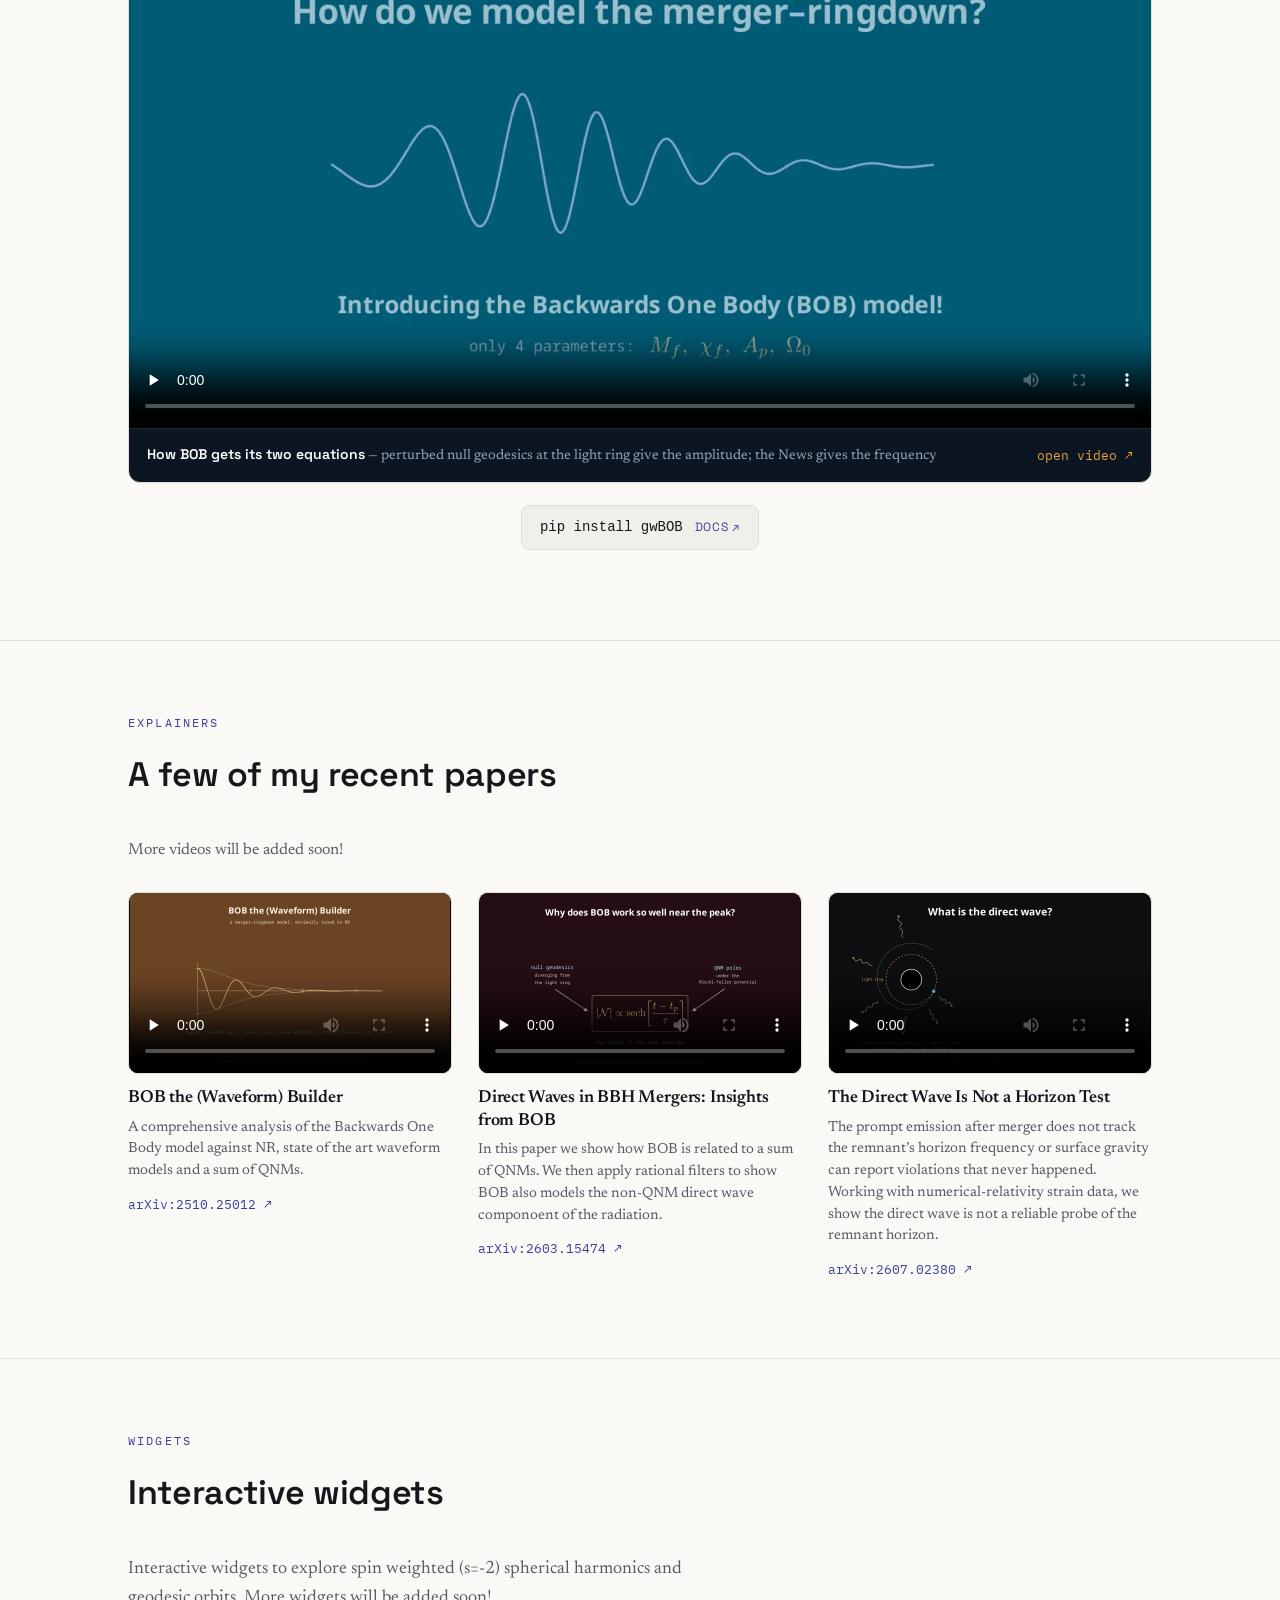
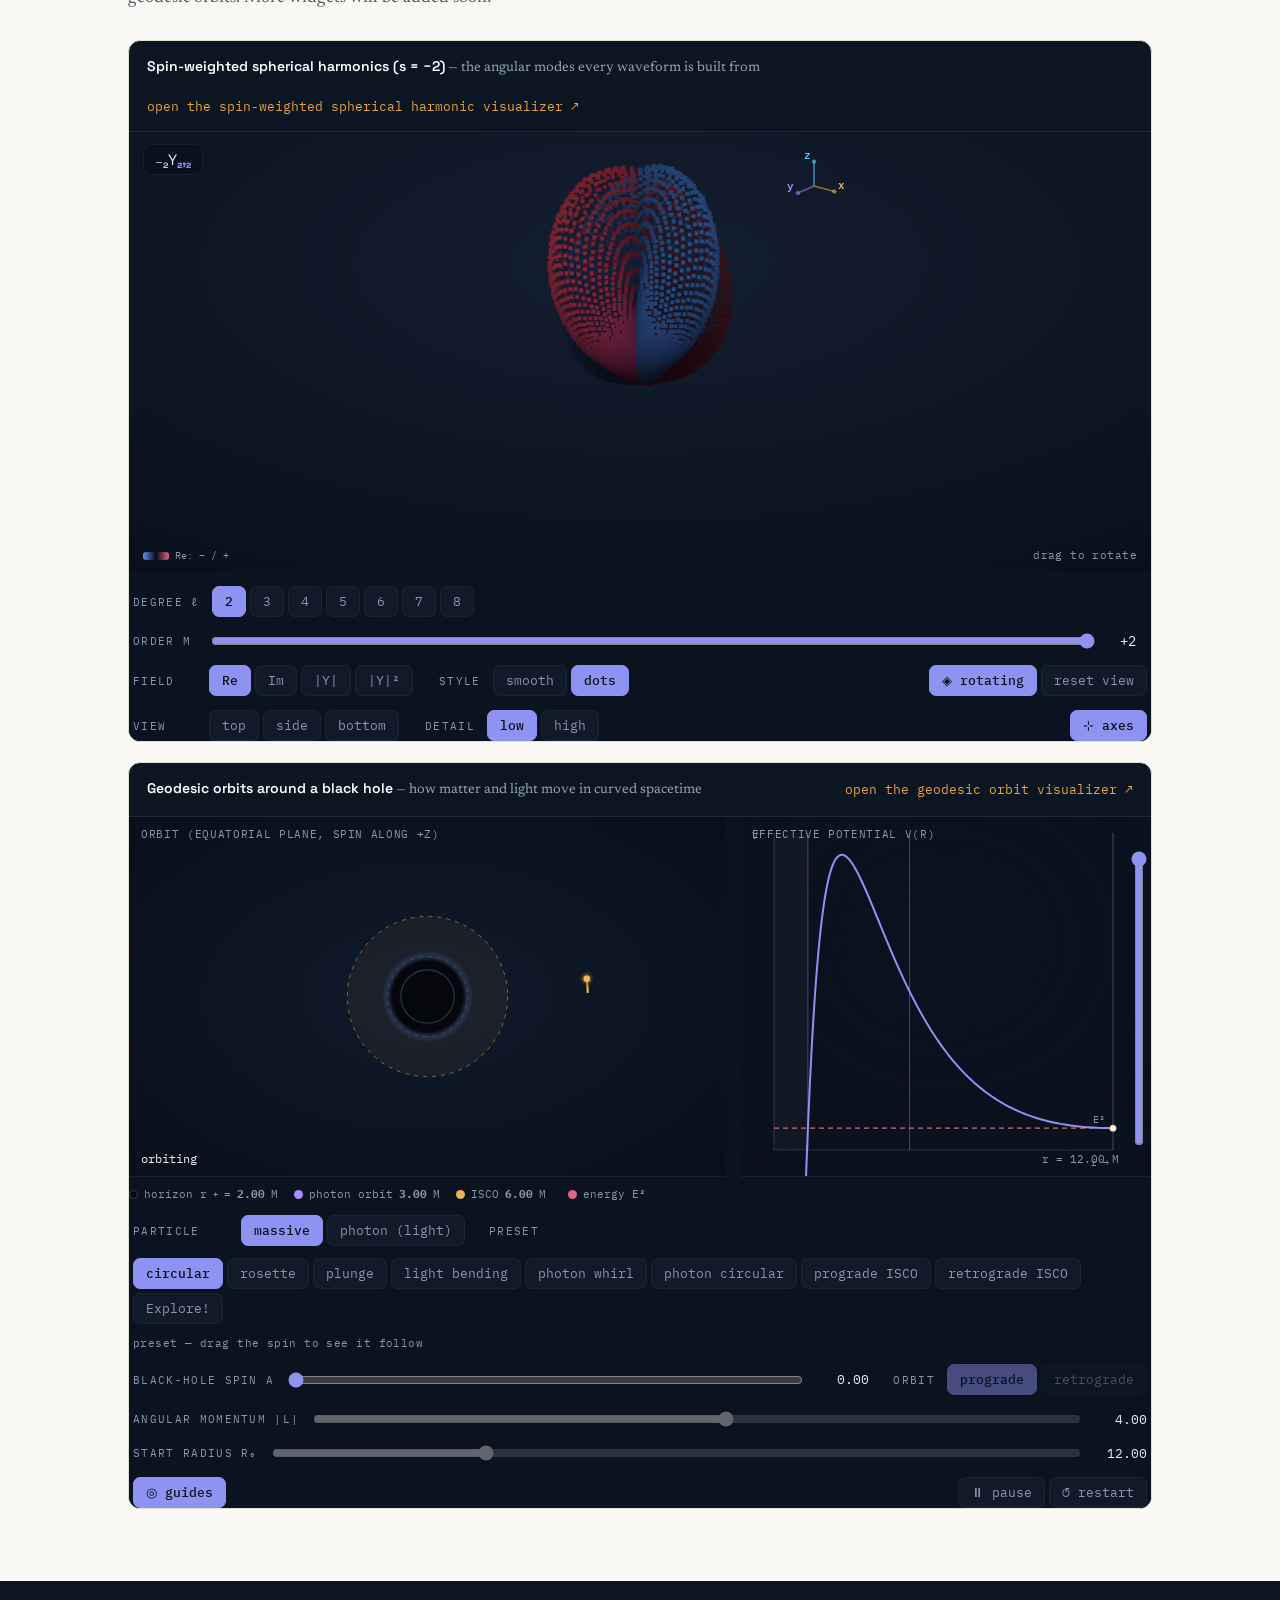
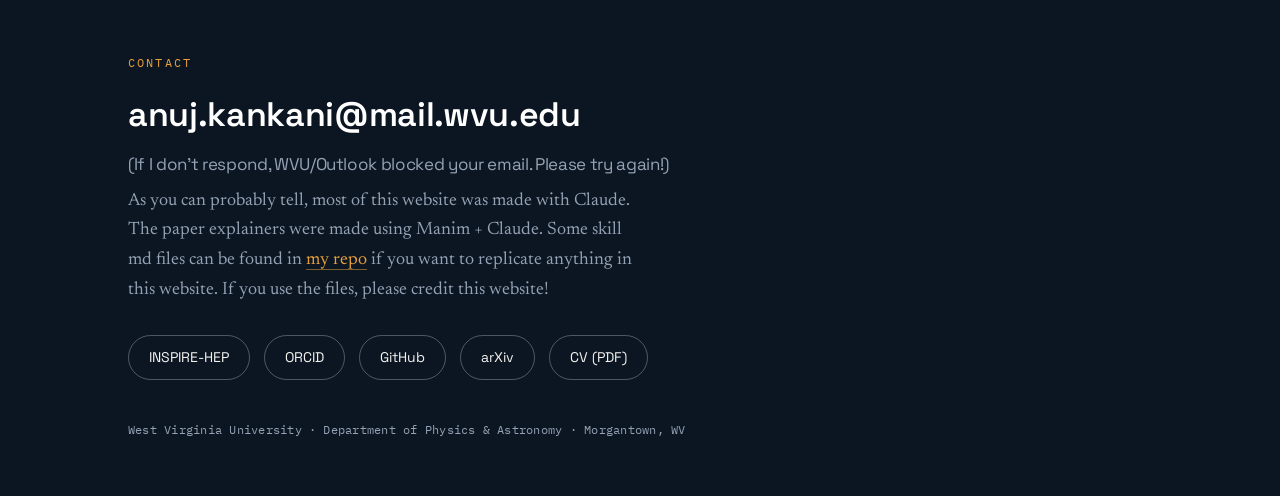
==== commit b9517fd1: "paper descriptions" ====
--- a/index.html
+++ b/index.html
@@ -1131,7 +1131,7 @@
       <div>
         <h3>The Direct Wave is Not a Meaningful Test of Horizon Properties</h3>
         <p class="authors"><strong>A. Kankani</strong>, S. T. McWilliams</p>
-        <p class="pub-desc">Using numerical relativity strain data, we show that the direct wave's frequency does not track the remnant's horizon frequency or surface gravity. Using it to test Hawking's area law (as done for GW250114) can lead to false violations.</p>
+        <p class="pub-desc">Using numerical relativity strain data, we show that the direct wave's frequency does not track the remnant's horizon frequency or surface gravity. Using it to test Hawking's area law (as done for GW250114) may lead to false violations.</p>
         <div class="links"><a href="https://arxiv.org/abs/2607.02380">arXiv:2607.02380</a></div>
       </div>
     </div>
@@ -1161,7 +1161,7 @@
       <div>
         <h3>BOB the (Waveform) Builder: Optimizing Analytical Black-Hole Binary Merger Waveforms</h3>
         <p class="authors"><strong>A. Kankani</strong>, S. T. McWilliams</p>
-        <p class="pub-desc">A comprehensive analysis of the fully analytical BOB model for the dominant (2,2) mode for non-precessing systems. We show it reaches accuracy comparable to highly calibrated effective-one-body and NR surrogate models. Furthermore we compare BOB to a sum of QNMs and show how it outperforms QNMs, on a per-free-parameter bases, near the peak. </p>
+        <p class="pub-desc">A comprehensive analysis of the fully analytical BOB model of the dominant (2,2) mode for non-precessing systems. We show it reaches accuracy comparable to highly calibrated effective-one-body and NR surrogate models. Furthermore, we compare BOB to a sum of QNMs and show how it outperforms QNMs, on a per-free-parameter basis, near the peak.</p>
         <div class="links"><a href="https://arxiv.org/abs/2510.25012">arXiv:2510.25012</a></div>
       </div>
     </div>
@@ -1171,7 +1171,7 @@
       <div>
         <h3>Modeling Relative Peak Times of Gravitational Wave Harmonics</h3>
         <p class="authors"><strong>A. Kankani</strong>, S. T. McWilliams</p>
-        <p class="pub-desc">We use two semi-analytical methods, one from BOB's frequency evolution and one from a timelike geodesic in the remnant spacetime to predict when each harmonic mode peaks, up to l = 8. We show our method can outperform state of the art models for the largest timing differences.</p>
+        <p class="pub-desc">We use two semi-analytical methods, one from BOB's frequency evolution and one from a timelike geodesic in the remnant spacetime, to predict when each harmonic mode peaks, up to l = 8. We show our methods can outperform state of the art models for the largest timing differences.</p>
         <div class="links"><a href="https://arxiv.org/abs/2506.17492">arXiv:2506.17492</a></div>
       </div>
     </div>
@@ -1181,7 +1181,7 @@
       <div>
         <h3>Testing the Boundary-to-Bound Correspondence With Numerical Relativity</h3>
         <p class="authors"><strong>A. Kankani</strong>, S. T. McWilliams</p>
-        <p class="pub-desc">Using numerical relativity simulations of bound and unbound black-hole encounters we test the boundary-to-bound correspondence beyond the perturbative regime. We find that the relationships break down in full GR.</p>
+        <p class="pub-desc">Using numerical relativity simulations of bound and unbound black-hole encounters, we test the boundary-to-bound correspondence beyond the perturbative regime. We find that the relationships break down in full GR.</p>
         <div class="links"><a href="https://arxiv.org/abs/2404.03607">arXiv:2404.03607</a></div>
       </div>
     </div>
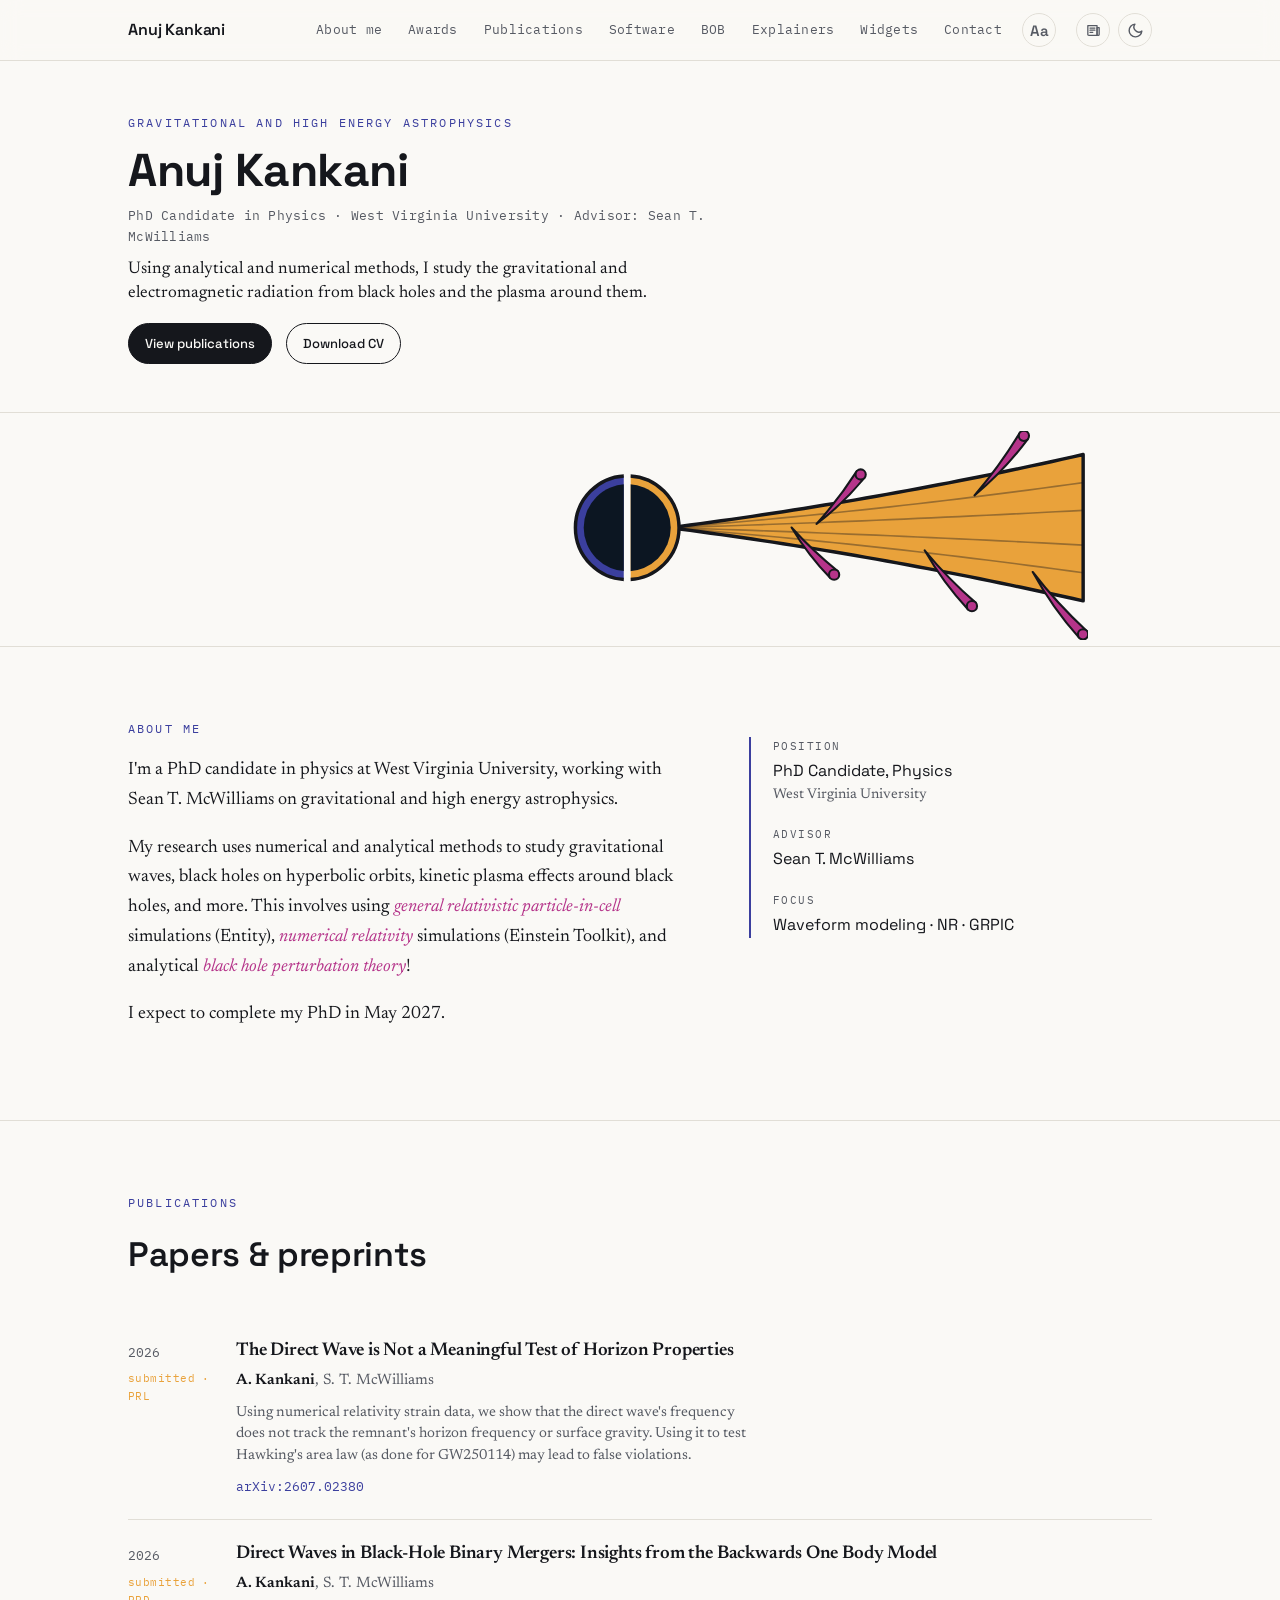
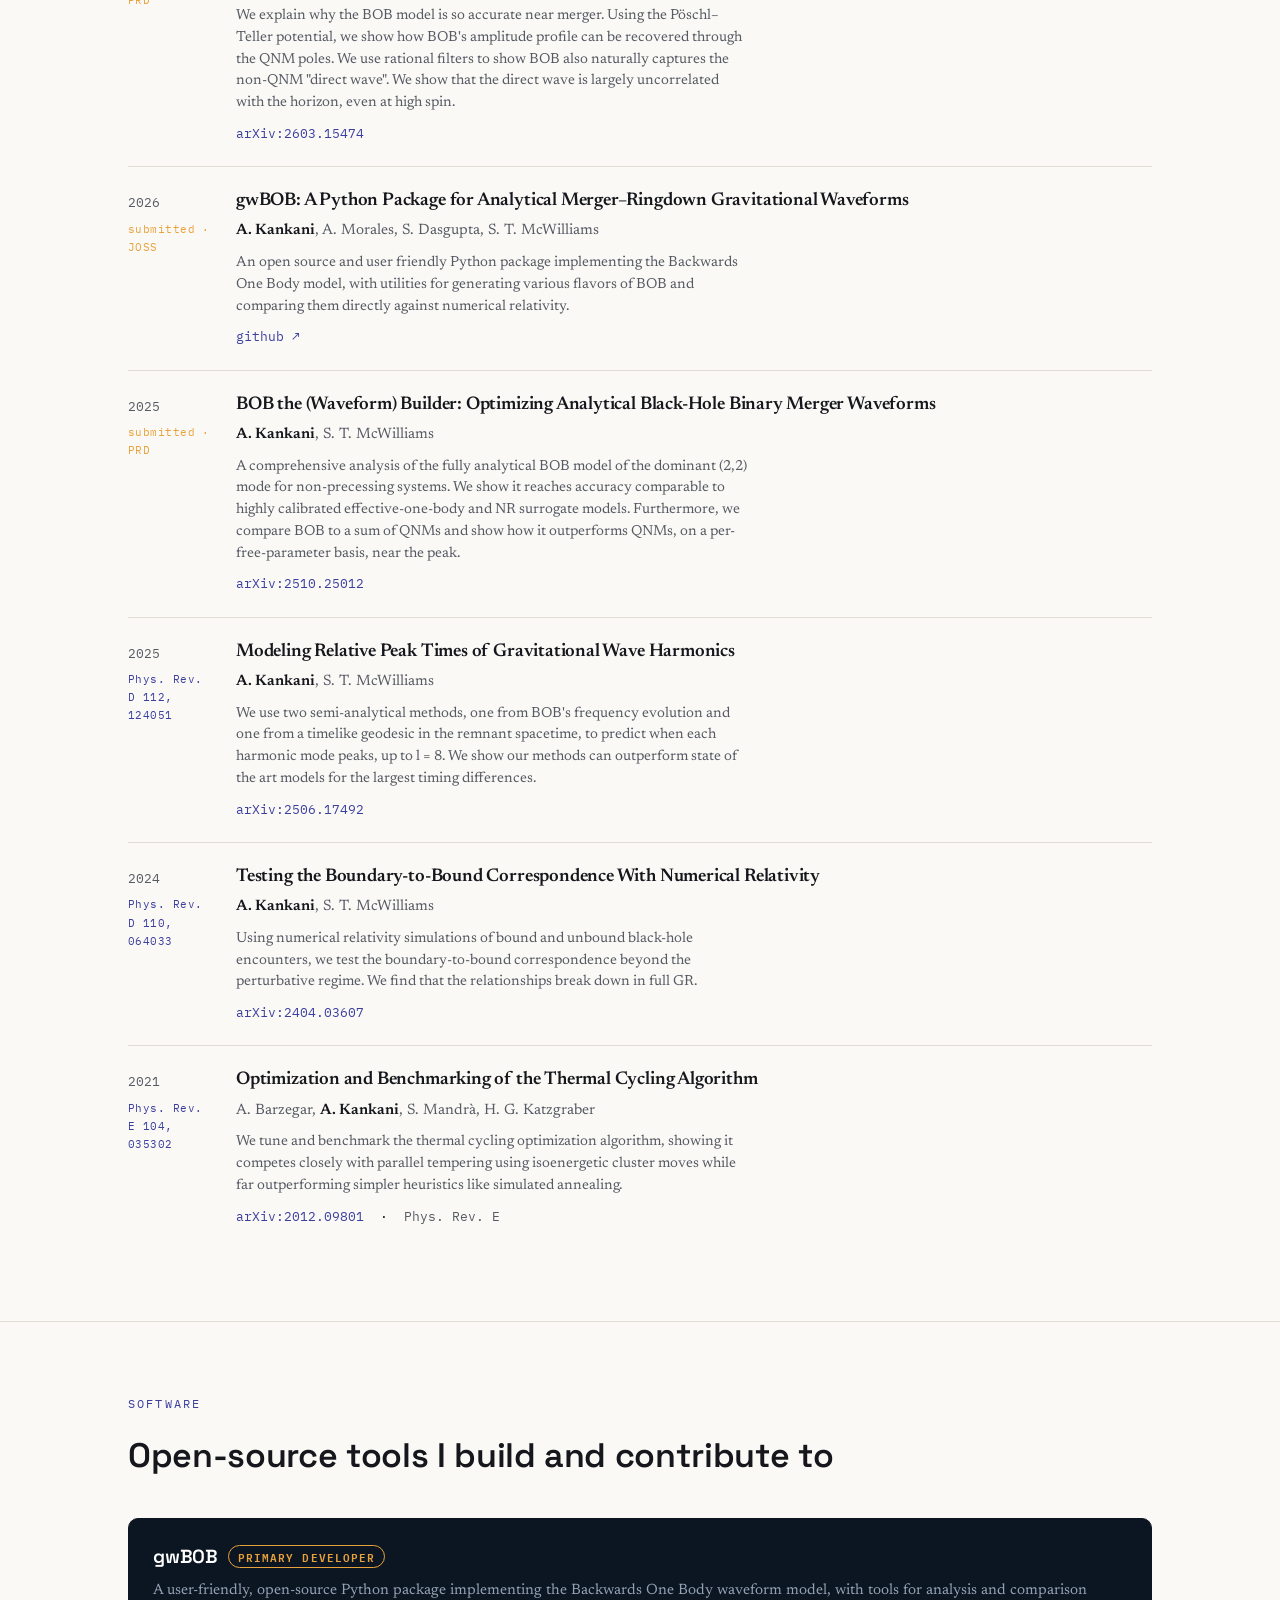
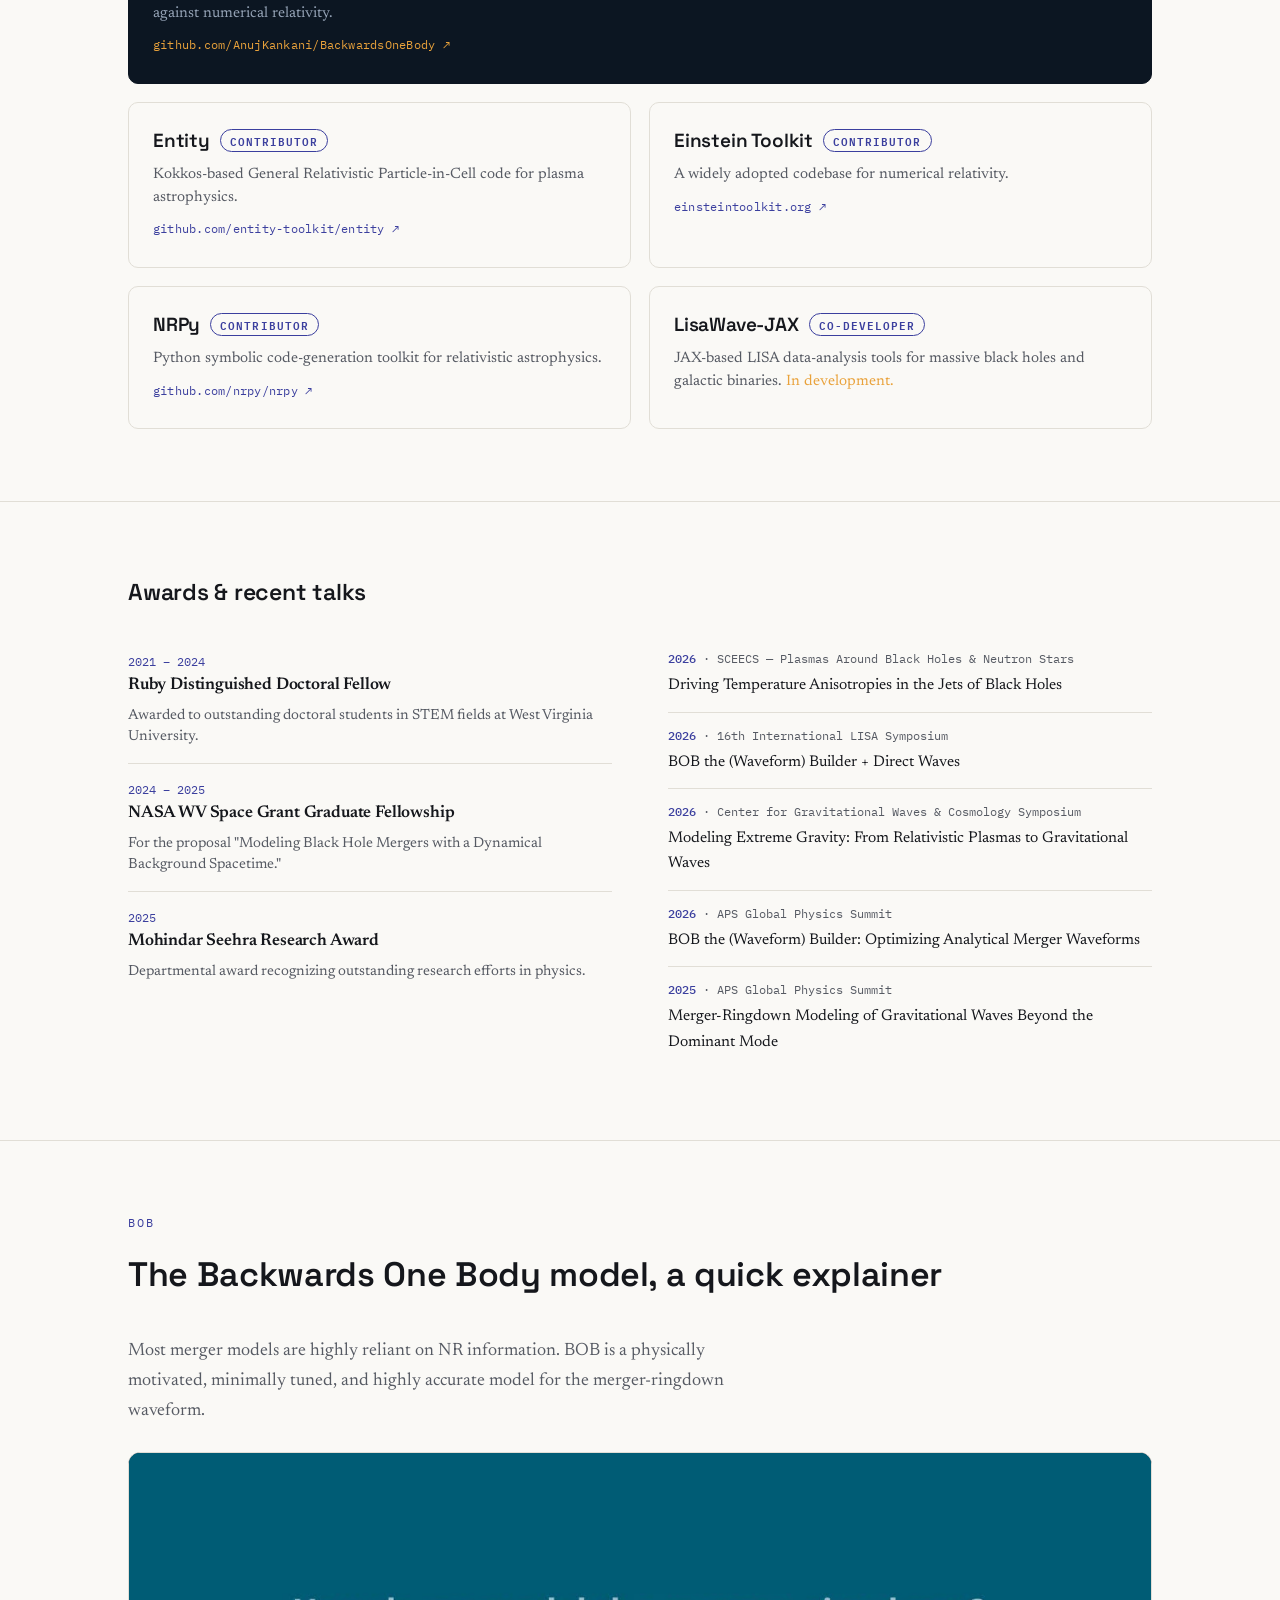
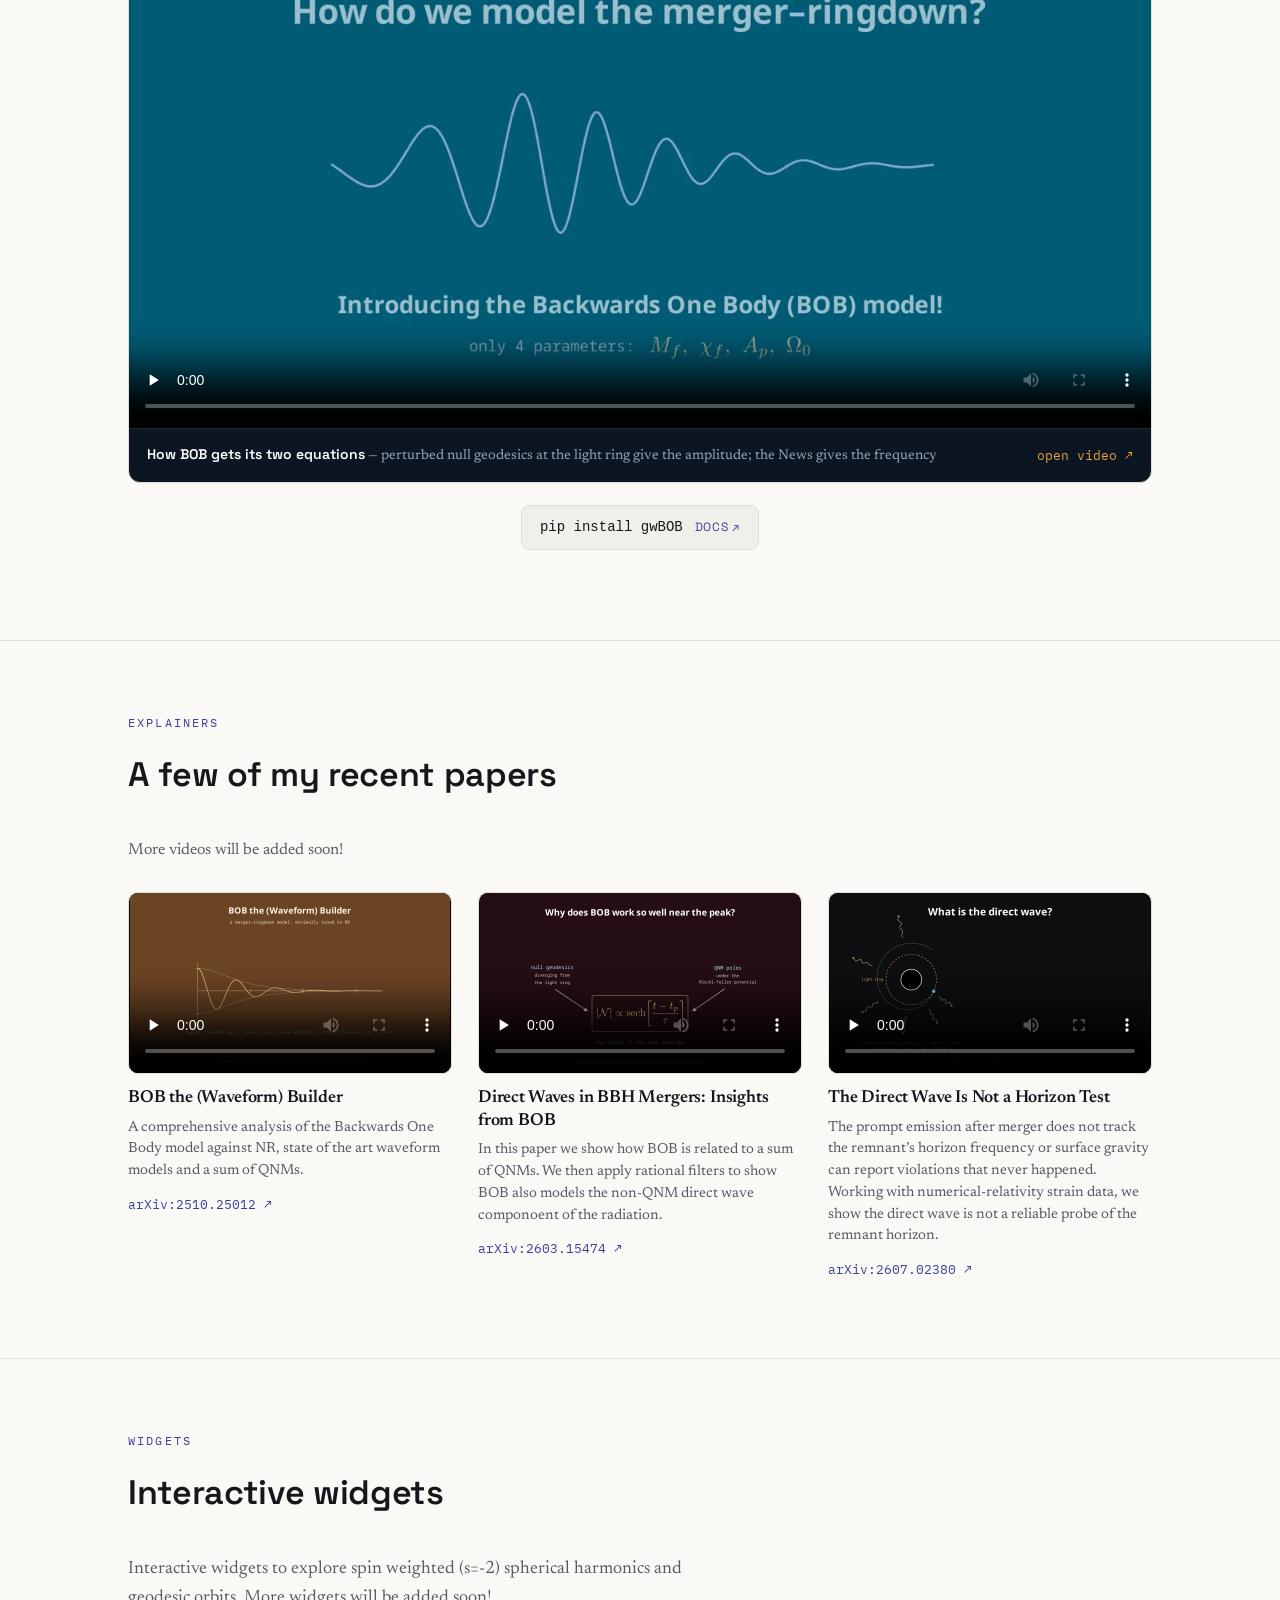
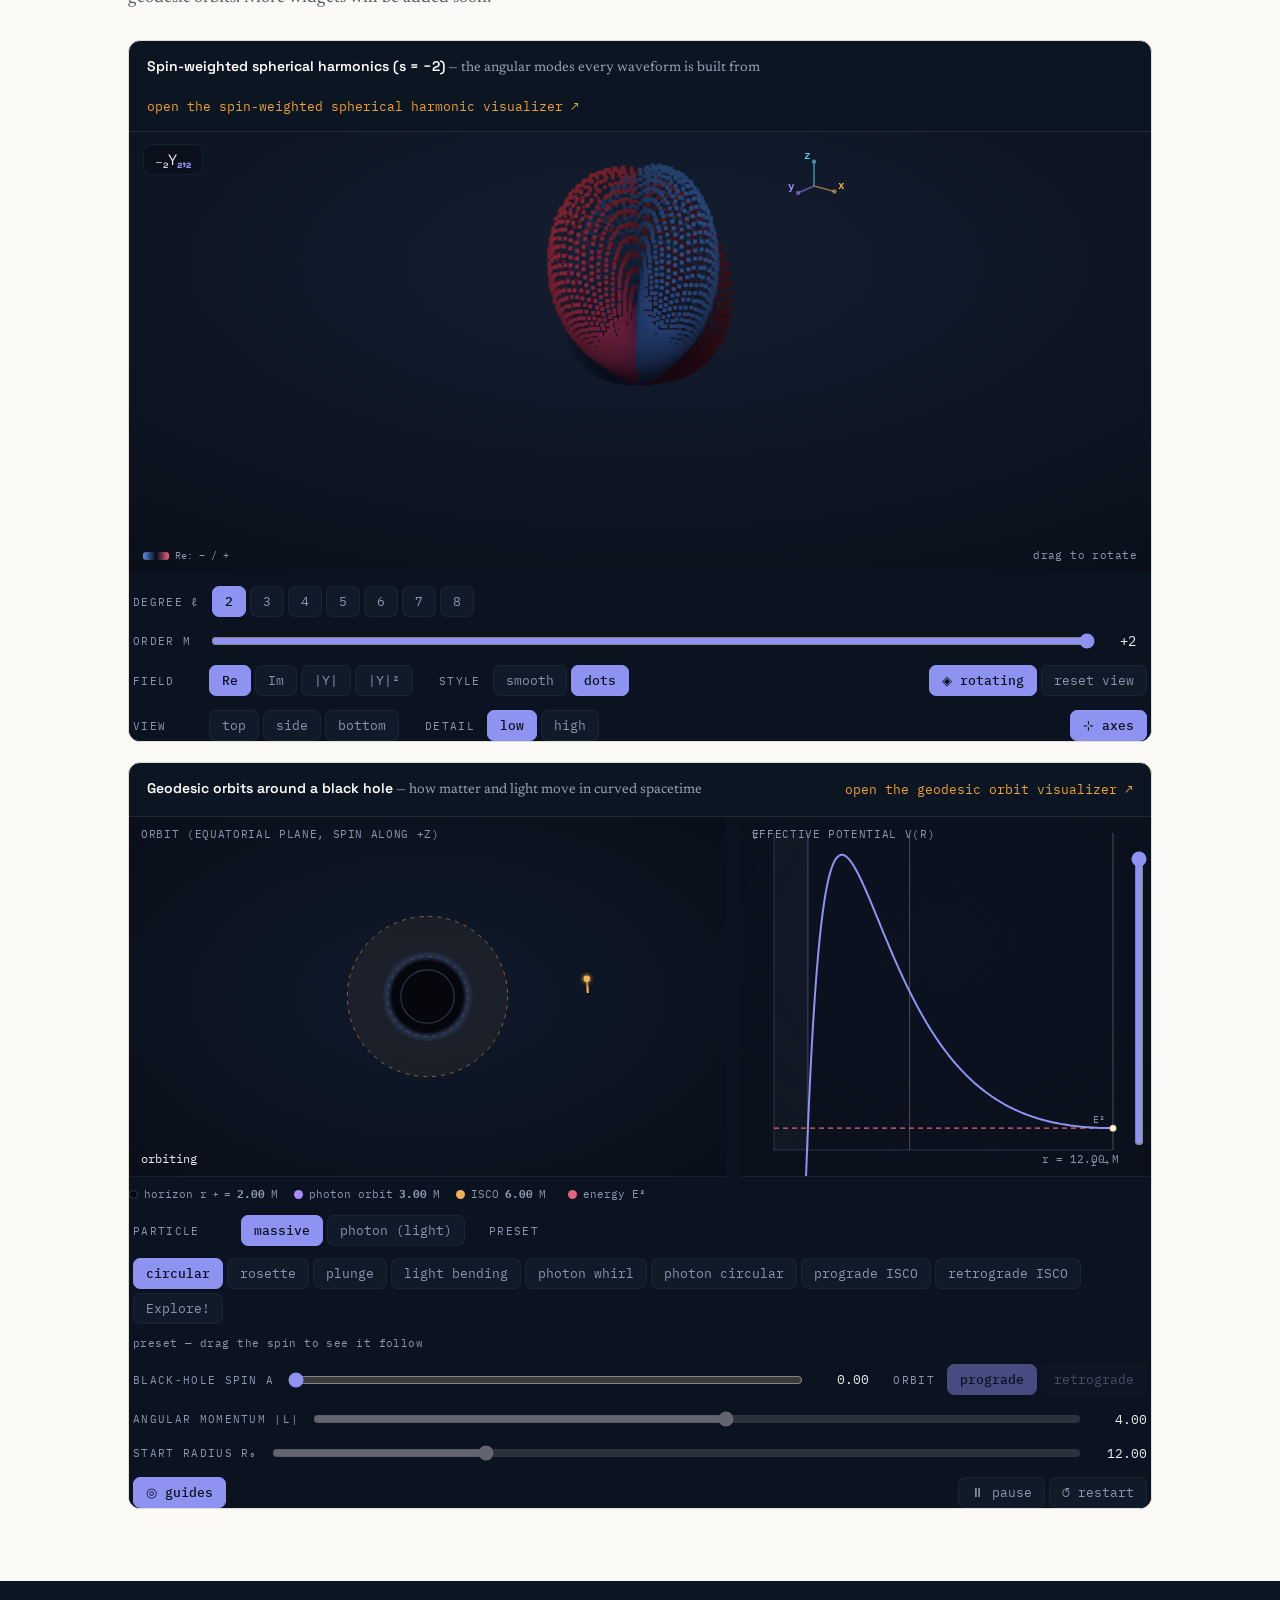
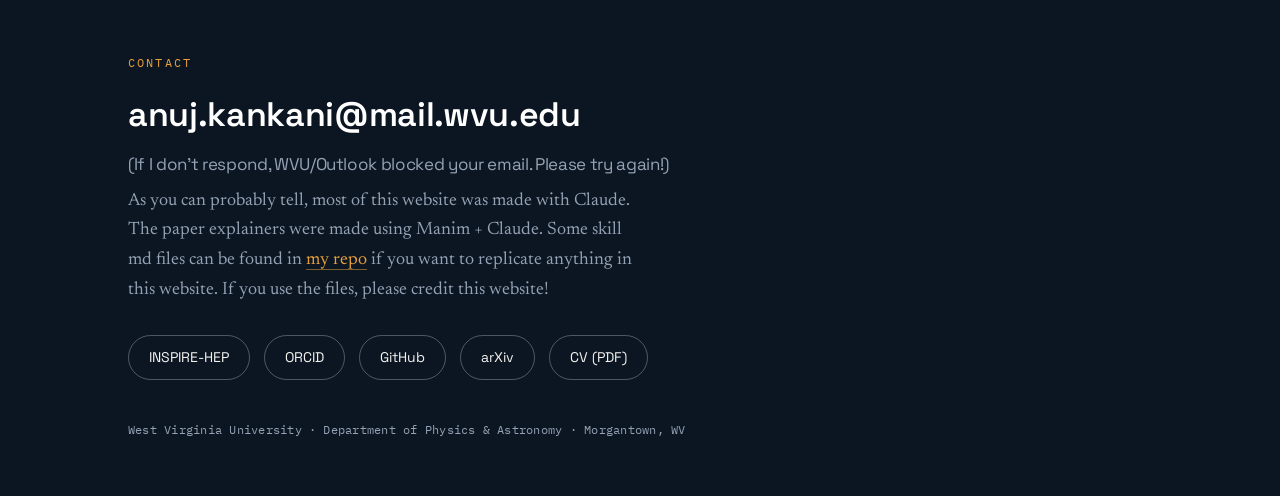
==== commit 097a3943: "update link" ====
--- a/index.html
+++ b/index.html
@@ -81,7 +81,7 @@
         ],
         "sameAs": [
         "https://orcid.org/0000-0002-7422-9137",
-        "https://inspirehep.net/authors/2774144",
+        "https://inspirehep.net/authors/3199400",
         "https://github.com/AnujKankani",
         "https://arxiv.org/search/?query=Kankani%2C+Anuj&searchtype=author&abstracts=show&order=-announced_date_first&size=50"
       ]
@@ -1469,7 +1469,7 @@
     </h2>
     <p class="lead">As you can probably tell, most of this website was made with Claude. The paper explainers were made using Manim + Claude. Some skill md files can be found in <a href="https://github.com/AnujKankani/anujkankani.github.io">my repo</a> if you want to replicate anything in this website. If you use the files, please credit this website!</p>
     <div class="contact-links">
-      <a href="https://inspirehep.net/authors/2774144?ui-citation-summary=true">INSPIRE-HEP</a>
+      <a href="https://inspirehep.net/authors/3199400?ui-citation-summary=true&amp;ui-exclude-self-citations=true">INSPIRE-HEP</a>
       <a href="https://orcid.org/0000-0002-7422-9137">ORCID</a>
       <a href="https://github.com/AnujKankani">GitHub</a>
       <a href="https://arxiv.org/search/?query=Kankani%2C+Anuj&amp;searchtype=author&amp;abstracts=show&amp;order=-announced_date_first&amp;size=50">arXiv</a>
